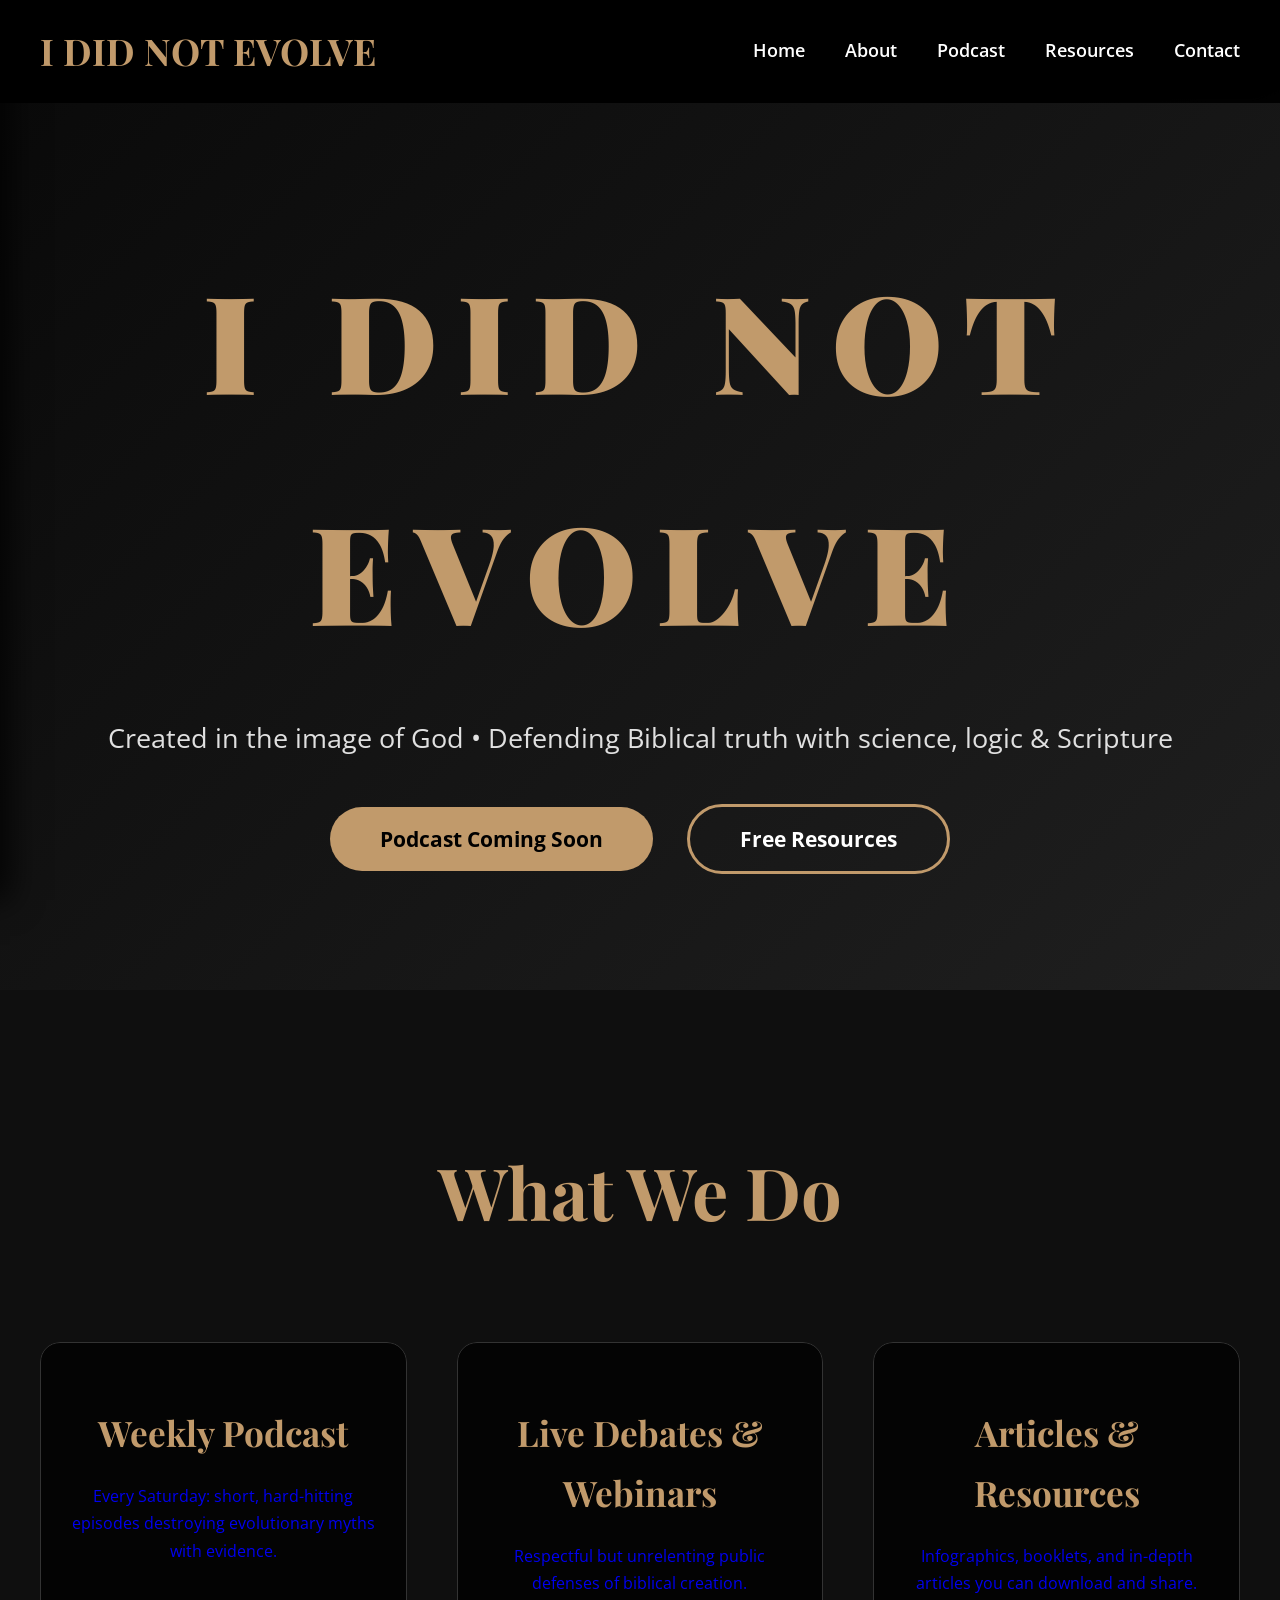
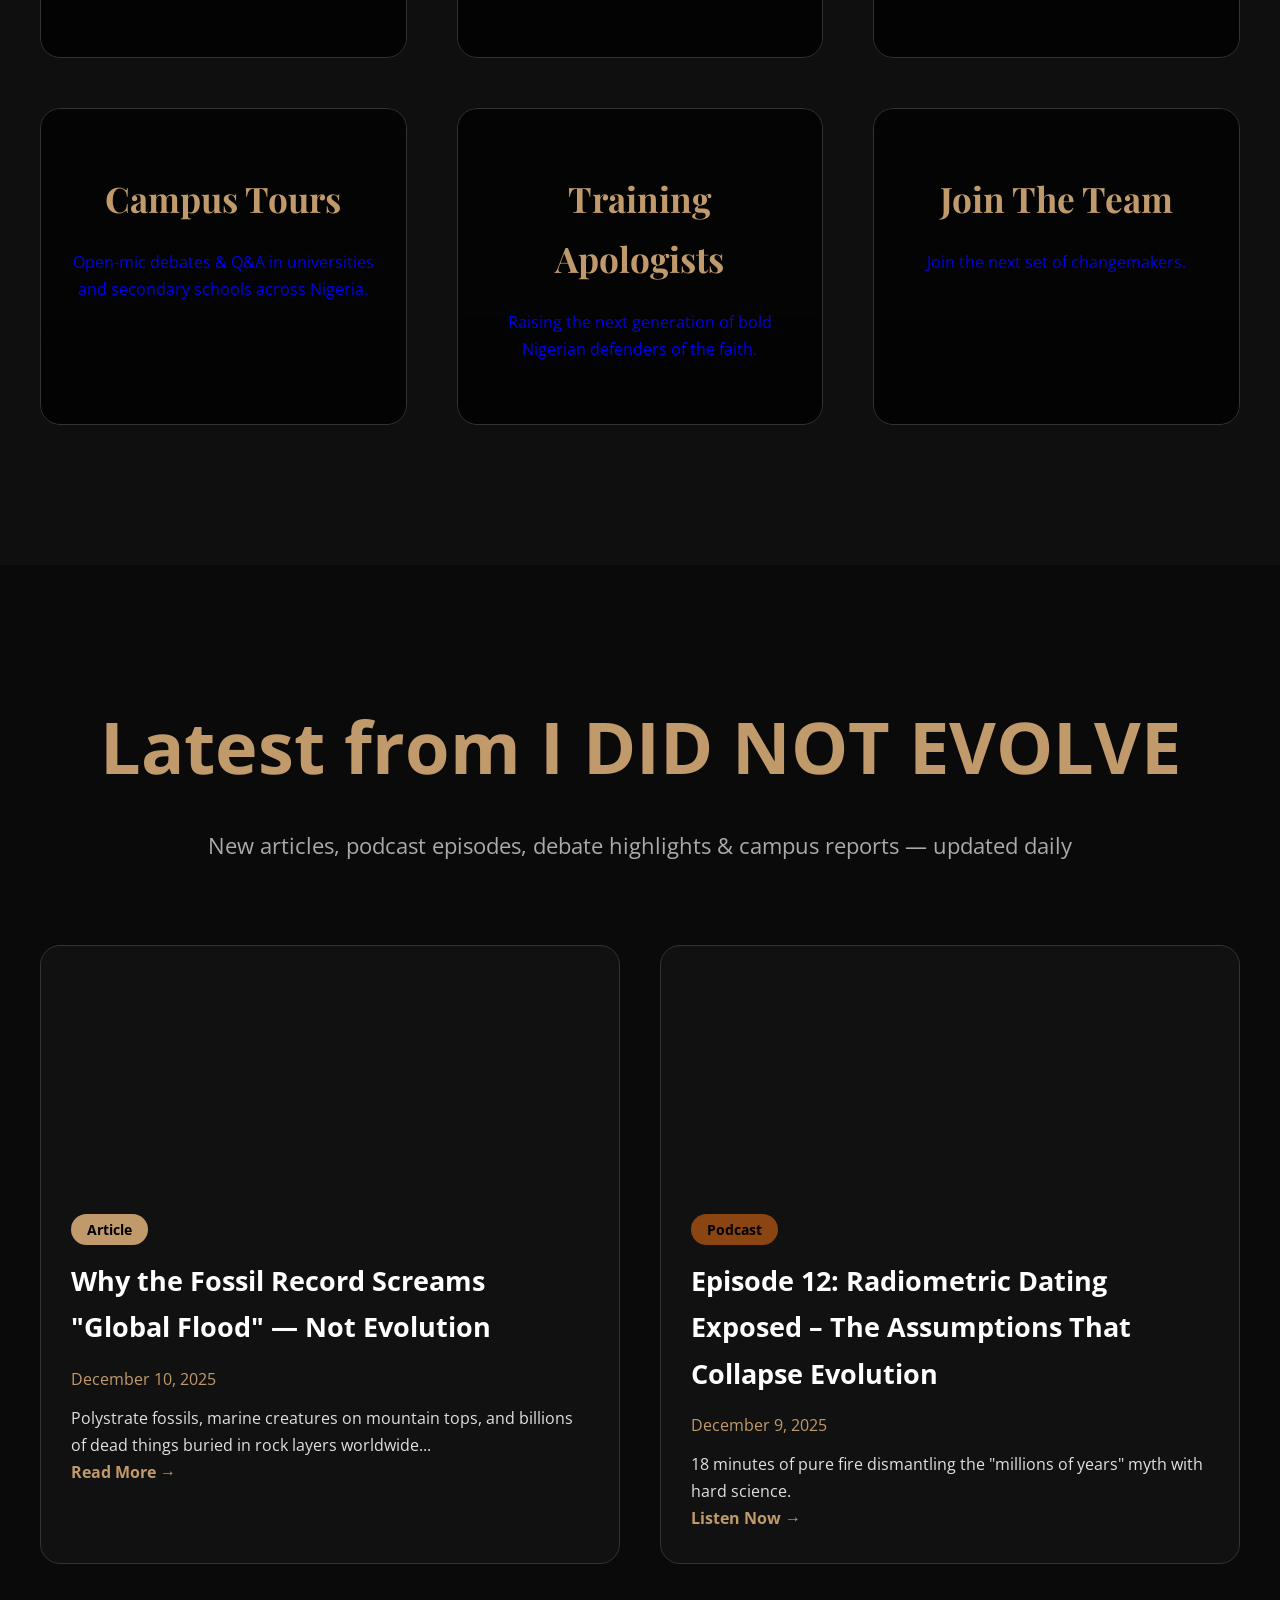
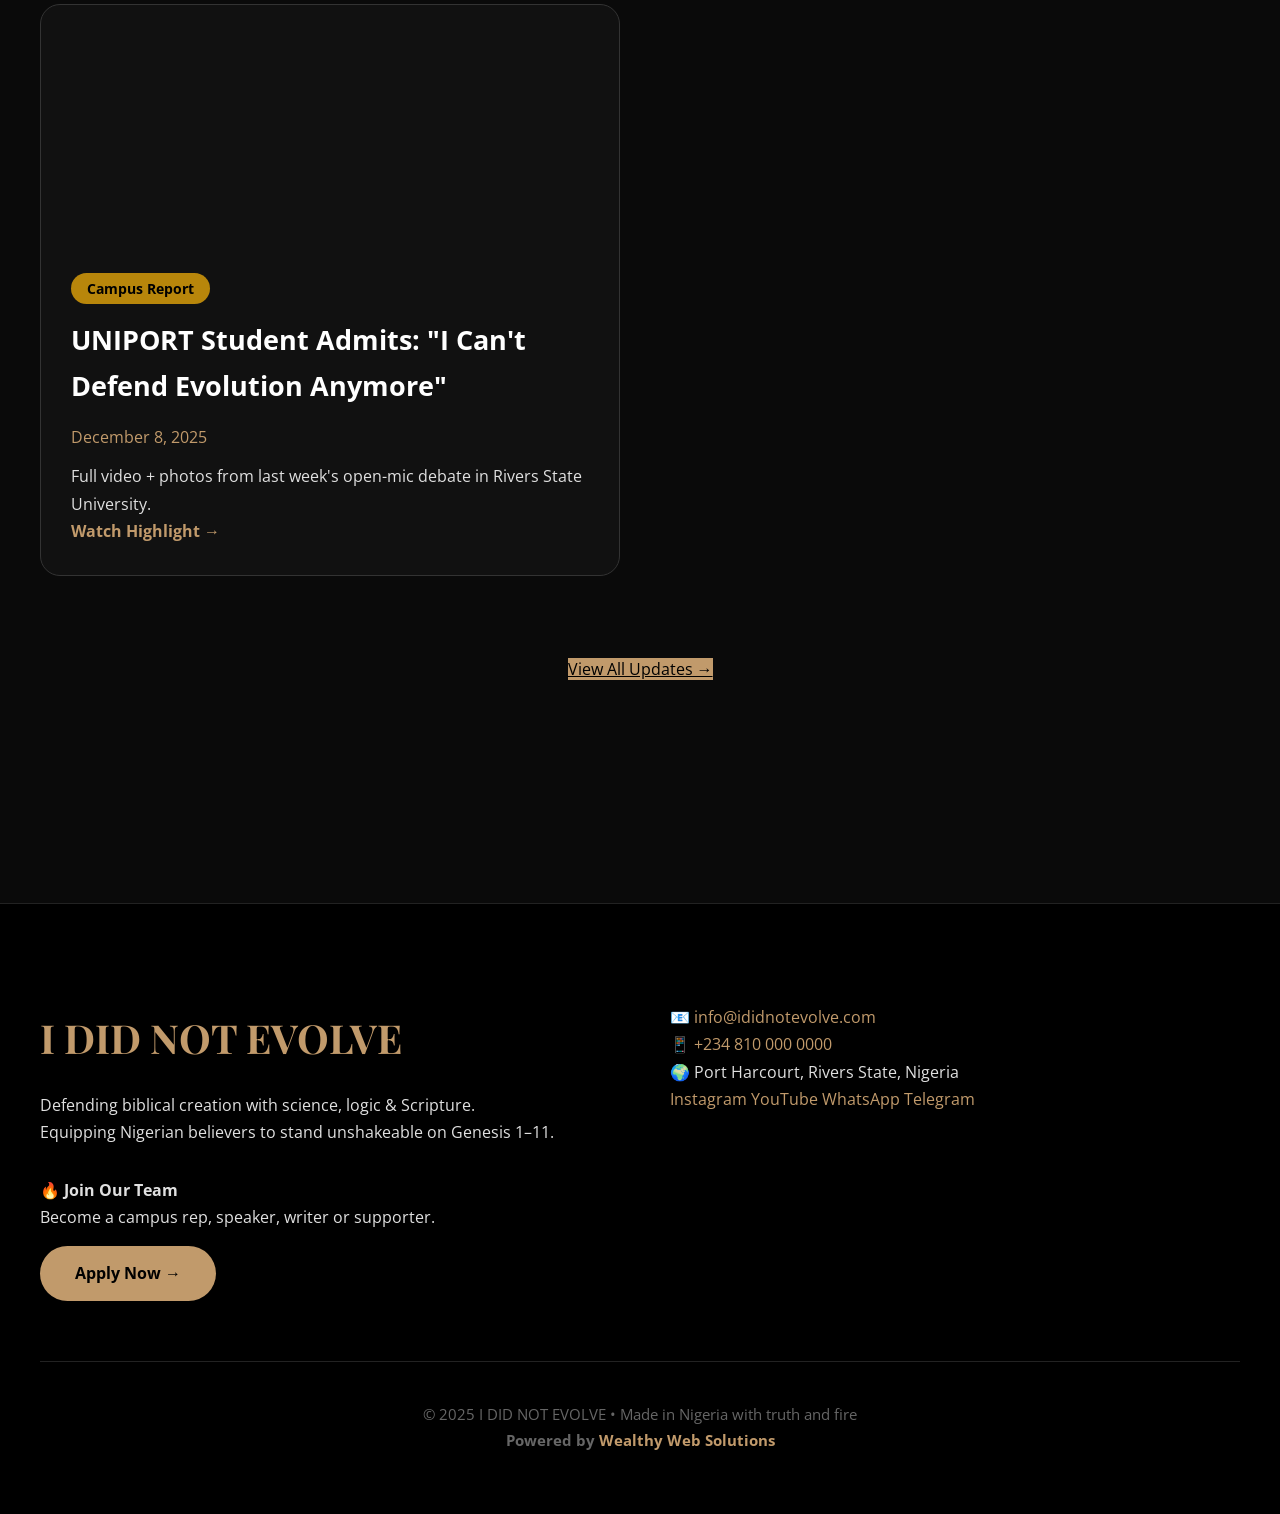
==== index.html @ 68cd101f "Initial commit" ====
<!DOCTYPE html>
<html lang="en">
<head>
    <meta charset="UTF-8">
    <meta name="viewport" content="width=device-width, initial-scale=1.0">
    <title>I DID NOT EVOLVE | Created. Not Evolved.</title>
    <link href="https://fonts.googleapis.com/css2?family=Playfair+Display:wght@700&family=Open+Sans:wght@400;600&display=swap" rel="stylesheet">
    <style>
        /* I DID NOT EVOLVE – FINAL POWERFUL 2025 STYLE */
        * {
            margin: 0;
            padding: 0;
            box-sizing: border-box;
        }
        body {
            font-family: 'Open Sans', sans-serif;
            background: #0a0a0a;
            color: #e0e0e0;
            line-height: 1.7;
            padding-top: 90px; /* prevents nav overlap */
        }
        /* ==================== NAVIGATION & LEFT SLIDING MENU ==================== */
        .navbar {
            position: fixed;
            top: 0;
            width: 100%;
            background: rgba(0,0,0,0.95);
            padding: 20px 40px;
            display: flex;
            justify-content: space-between;
            align-items: center;
            z-index: 1000;
            backdrop-filter: blur(15px);
        }
        .logo {
            font-family: 'Playfair Display', serif;
            font-size: 2.3rem;
            color: #c19a6b;
            font-weight: 700;
        }
        .nav-links.desktop-links {
            list-style: none;
            display: flex;
            gap: 40px;
        }
        .nav-links a {
            color: white;
            text-decoration: none;
            font-weight: 600;
            font-size: 1.1rem;
            transition: color 0.3s;
        }
        .nav-links a:hover { color: #c19a6b; }
        .hamburger {
            display: none;
            flex-direction: column;
            gap: 6px;
            cursor: pointer;
        }
        .hamburger span {
            width: 32px;
            height: 4px;
            background: #c19a6b;
            border-radius: 5px;
            transition: 0.4s;
        }
        /* Left Sliding Menu */
        .side-menu {
            position: fixed;
            top: 0;
            left: -320px;
            width: 320px;
            height: 100vh;
            background: #000;
            z-index: 2000;
            transition: left 0.5s cubic-bezier(0.77, 0, 0.18, 1);
            padding: 30px;
            box-shadow: 10px 0 30px rgba(0,0,0,0.8);
        }
        .side-menu.active { left: 0; }
        .side-menu-header {
            display: flex;
            justify-content: space-between;
            align-items: center;
            margin-bottom: 70px;
            color: #c19a6b;
            font-family: 'Playfair Display', serif;
            font-size: 2rem;
        }
        .close-btn {
            font-size: 3rem;
            cursor: pointer;
            color: #c19a6b;
        }
        .side-links a {
            display: block;
            color: white;
            font-size: 1.6rem;
            margin: 28px 0;
            text-decoration: none;
            font-weight: 600;
            transition: 0.3s;
        }
        .side-links a:hover, .side-links a.highlight { color: #c19a6b; }
        .menu-overlay {
            position: fixed;
            top: 0; left: 0;
            width: 100%; height: 100%;
            background: rgba(0,0,0,0.8);
            z-index: 1500;
            opacity: 0;
            visibility: hidden;
            transition: 0.5s;
        }
        .menu-overlay.active { opacity: 1; visibility: visible; }
        /* RESPONSIVE – MOBILE NAV */
        @media (max-width: 868px) {
            .desktop-links { display: none; }
            .hamburger { display: flex; }
        }
        /* ==================== HERO ==================== */
        .hero {
            height: 100vh;
            min-height: 680px;
            background: linear-gradient(135deg, #0a0a0a 0%, #1f1f1f 100%);
            display: flex;
            align-items: center;
            justify-content: center;
            text-align: center;
            position: relative;
        }
        .hero::before {
            content: '';
            position: absolute;
            inset: 0;
            background: url('https://images.unsplash.com/photo-1506318137071-a8e063b4bec0?ixlib=rb-4.0.3') center/cover;
            opacity: 0.15;
        }
        .header-content {
            position: relative;
            z-index: 2;
            padding: 0 20px;
        }
        .header-content h1 {
            font-family: 'Playfair Display', serif;
            font-size: 8.5rem;
            font-weight: 900;
            letter-spacing: 20px;
            color: #c19a6b;
            text-transform: uppercase;
            margin-bottom: 30px;
        }
        .header-content p {
            font-size: 1.7rem;
            margin-bottom: 60px;
            color: #e0e0e0;
        }
        .cta-buttons a {
            padding: 18px 50px;
            margin: 0 15px;
            font-size: 1.3rem;
            font-weight: 700;
            text-decoration: none;
            border-radius: 50px;
            transition: 0.4s;
        }
        .btn-primary { background: #c19a6b; color: #000; }
        .btn-primary:hover { background: #d4af37; transform: translateY(-6px); }
        .btn-secondary { background: transparent; color: white; border: 3px solid #c19a6b; }
        .btn-secondary:hover { background: #c19a6b; color: #000; }
        /* ==================== SERVICES CARDS (CLICKABLE) ==================== */
        .services {
            padding: 140px 40px;
            background: #0f0f0f;
            text-align: center;
        }
        .services h2 {
            font-family: 'Playfair Display', serif;
            font-size: 4.5rem;
            color: #c19a6b;
            margin-bottom: 90px;
        }
        .cards {
            display: grid;
            grid-template-columns: repeat(auto-fit, minmax(340px, 1fr));
            gap: 50px;
            max-width: 1500px;
            margin: 0 auto;
        }
        .card-link {
            text-decoration: none;
            display: block;
            border-radius: 20px;
            overflow: hidden;
        }
        .card {
            height: 100%;
            background: linear-gradient(rgba(0,0,0,0.7), rgba(0,0,0,0.85)), var(--bg-image, #111) center/cover;
            padding: 60px 30px;
            border-radius: 20px;
            border: 1px solid #333;
            transition: all 0.4s;
        }
        .card:hover {
            transform: translateY(-20px);
            border-color: #c19a6b;
            box-shadow: 0 30px 60px rgba(193,154,107,0.3);
        }
        .card h3 {
            font-family: 'Playfair Display', serif;
            font-size: 2.2rem;
            color: #c19a6b;
            margin-bottom: 20px;
        }
        /* ==================== LATEST UPDATES ==================== */
        .latest-updates {
            padding: 120px 40px;
            background: #0a0a0a;
            text-align: center;
        }
        .latest-updates h2 {
            font-size: 4.5rem;
            color: #c19a6b;
            margin-bottom: 20px;
        }
        .section-subtitle {
            font-size: 1.4rem;
            color: #aaa;
            margin-bottom: 80px;
        }
        .updates-grid {
            display: grid;
            grid-template-columns: repeat(auto-fit, minmax(380px, 1fr));
            gap: 40px;
            max-width: 1400px;
            margin: 0 auto;
        }
        .update-card {
            background: #111;
            border-radius: 20px;
            overflow: hidden;
            border: 1px solid #333;
            transition: 0.4s;
        }
        .update-card:hover { transform: translateY(-15px); }
        .update-image {
            height: 240px;
            background-size: cover;
            background-position: center;
        }
        .update-content {
            padding: 30px;
            text-align: left;
        }
        .tag {
            background: #c19a6b;
            color: #000;
            padding: 6px 16px;
            border-radius: 30px;
            font-size: 0.9rem;
            font-weight: 700;
        }
        .tag.podcast { background: #8b4513; }
        .tag.debate { background: #b8860b; }
        .update-content h3 {
            font-size: 1.7rem;
            color: white;
            margin: 15px 0;
        }
        .date { color: #c19a6b; margin-bottom: 12px; }
        .read-more {
            color: #c19a6b;
            text-decoration: none;
            font-weight: 700;
        }
        .read-more:hover { text-decoration: underline; }
        .view-all { margin-top: 80px; }
        /* ==================== FOOTER ==================== */
        .footer {
            background: #000;
            padding: 100px 40px 60px;
            border-top: 1px solid #222;
            margin-top: 100px;
        }
        .footer-grid {
            display: grid;
            grid-template-columns: 1fr 1fr;
            gap: 60px;
            max-width: 1300px;
            margin: 0 auto 60px;
            text-align: left;
        }
        .footer-left h3 {
            font-family: 'Playfair Display', serif;
            font-size: 2.5rem;
            color: #c19a6b;
            margin-bottom: 20px;
        }
        .join-team {
            margin-top: 30px;
        }
        .join-btn {
            display: inline-block;
            margin-top: 15px;
            background: #c19a6b;
            color: #000;
            padding: 14px 35px;
            border-radius: 50px;
            text-decoration: none;
            font-weight: 700;
        }
        .footer-right a { color: #c19a6b; text-decoration: none; }
        .footer-right a:hover { text-decoration: underline; }
        .footer-bottom {
            text-align: center;
            padding-top: 40px;
            border-top: 1px solid #222;
            color: #666;
            font-size: 0.95rem;
        }
        .footer-bottom a { color: #c19a6b; text-decoration: none; }
        /* Mobile Adjustments */
        @media (max-width: 868px) {
            .footer-grid { grid-template-columns: 1fr; text-align: center; }
            .header-content h1 { font-size: 4.8rem; letter-spacing: 10px; }
            .cta-buttons a { display: block; margin: 15px 0; }
        }
        
    </style>
</head>
<body>

    <!-- PERFECT RESPONSIVE NAVIGATION -->
    <nav class="navbar">
        <div class="logo">I DID NOT EVOLVE</div>
        <ul class="nav-links desktop-links">
            <li><a href="index.html">Home</a></li>
            <li><a href="about.html">About</a></li>
            <li><a href="podcast.html">Podcast</a></li>
            <li><a href="resources.html">Resources</a></li>
            <li><a href="contact.html">Contact</a></li>
        </ul>
        <div class="hamburger">
            <span></span>
            <span></span>
            <span></span>
        </div>
    </nav>

    <!-- LEFT SLIDING MENU (MOBILE) -->
    <div class="side-menu">
        <div class="side-menu-header">
            <div class="logo">I DID NOT EVOLVE</div>
            <div class="close-btn">&times;</div>
        </div>
        <ul class="side-links">
            <li><a href="index.html">Home</a></li>
            <li><a href="about.html">About</a></li>
            <li><a href="podcast.html">Podcast</a></li>
            <li><a href="resources.html">Resources</a></li>
            <li><a href="contact.html">Contact</a></li>
            <li><a href="join.html" class="highlight">Join The Team</a></li>
        </ul>
    </div>

    <div class="menu-overlay"></div>

    <!-- HERO SECTION -->
    <header class="hero">
        <div class="header-content">
            <h1>I DID NOT EVOLVE</h1>
            <p>Created in the image of God • Defending Biblical truth with science, logic & Scripture</p>
            <div class="cta-buttons">
                <a href="podcast.html" class="btn-primary">Podcast Coming Soon</a>
                <a href="resources.html" class="btn-secondary">Free Resources</a>
            </div>
        </div>
    </header>

    <!-- WHAT WE DO – CLICKABLE CARDS WITH BACKGROUND IMAGES -->
    <section class="services">
        <h2>What We Do</h2>
        <div class="cards">
            <a href="podcast.html" class="card-link">
                <div class="card" style="background: linear-gradient(rgba(0,0,0,0.7), rgba(0,0,0,0.8)), url('https://images.unsplash.com/photo-1516280440614-37939bbacd81?ixlib=rb-4.0.3&q=85') center/cover;">
                    <h3>Weekly Podcast</h3>
                    <p>Every Saturday: short, hard-hitting episodes destroying evolutionary myths with evidence.</p>
                </div>
            </a>
            <a href="debates.html" class="card-link">
                <div class="card" style="background: linear-gradient(rgba(0,0,0,0.7), rgba(0,0,0,0.8)), url('https://images.unsplash.com/photo-1591115765373-5207764f72e7?ixlib=rb-4.0.3&auto=format&fit=crop&q=85') center/cover;">
                    <h3>Live Debates & Webinars</h3>
                    <p>Respectful but unrelenting public defenses of biblical creation.</p>
                </div>
            </a>
            <a href="resources.html" class="card-link">
                <div class="card" style="background: linear-gradient(rgba(0,0,0,0.7), rgba(0,0,0,0.8)), url('https://images.unsplash.com/photo-1456513080510-7bf3a84b82f8?ixlib=rb-4.0.3&q=85') center/cover;">
                    <h3>Articles & Resources</h3>
                    <p>Infographics, booklets, and in-depth articles you can download and share.</p>
                </div>
            </a>
            <a href="campus.html" class="card-link">
                <div class="card" style="background: linear-gradient(rgba(0,0,0,0.7), rgba(0,0,0,0.8)), url('https://images.unsplash.com/photo-1523050854058-8df90110c9f1?ixlib=rb-4.0.3&auto=format&fit=crop&q=85') center/cover;">
                    <h3>Campus Tours</h3>
                    <p>Open-mic debates & Q&A in universities and secondary schools across Nigeria.</p>
                </div>
            </a>
            <a href="training.html" class="card-link">
                <div class="card" style="background: linear-gradient(rgba(0,0,0,0.7), rgba(0,0,0,0.8)), url('https://images.unsplash.com/photo-1524178232363-1fb2b075b655?ixlib=rb-4.0.3&q=85') center/cover;">
                    <h3>Training Apologists</h3>
                    <p>Raising the next generation of bold Nigerian defenders of the faith.</p>
                </div>
            </a>
            <a href="join.html" class="card-link">
                <div class="card" style="background: linear-gradient(rgba(0,0,0,0.7), rgba(0,0,0,0.8)), url('https://images.unsplash.com/photo-1552664730-d307ca884978?ixlib=rb-4.0.3&q=85') center/cover;">
                    <h3>Join The Team</h3>
                    <p>Join the next set of changemakers.</p>
                </div>
            </a>
        </div>
    </section>

    <!-- LATEST UPDATES SECTION – THIS MAKES THE SITE "BULKY" & DAILY FRESH -->
    <section class="latest-updates">
        <h2>Latest from I DID NOT EVOLVE</h2>
        <p class="section-subtitle">New articles, podcast episodes, debate highlights & campus reports — updated daily</p>
        <div class="updates-grid">
            <!-- ARTICLE / BLOG PREVIEW CARD -->
            <article class="update-card">
                <div class="update-image" style="background-image: url('https://imgur.com/a/Cin8twT')"></div>
                <div class="update-content">
                    <span class="tag">Article</span>
                    <h3>Why the Fossil Record Screams "Global Flood" — Not Evolution</h3>
                    <p class="date">December 10, 2025</p>
                    <p>Polystrate fossils, marine creatures on mountain tops, and billions of dead things buried in rock layers worldwide...</p>
                    <a href="articles/fossil-record.html" class="read-more">Read More →</a>
                </div>
            </article>
            <!-- PODCAST PREVIEW -->
            <article class="update-card">
                <div class="update-image" style="background-image: url('https://images.unsplash.com/photo-1516280440614-37939bbacd81?ixlib=rb-4.0.3')"></div>
                <div class="update-content">
                    <span class="tag podcast">Podcast</span>
                    <h3>Episode 12: Radiometric Dating Exposed – The Assumptions That Collapse Evolution</h3>
                    <p class="date">December 9, 2025</p>
                    <p>18 minutes of pure fire dismantling the "millions of years" myth with hard science.</p>
                    <a href="podcast/episode12.html" class="read-more">Listen Now →</a>
                </div>
            </article>
            <!-- DEBATE / CAMPUS REPORT -->
            <article class="update-card">
                <div class="update-image" style="background-image: url('https://images.unsplash.com/photo-1587825140708-dfaf72ae4b59?ixlib=rb-4.0.3')"></div>
                <div class="update-content">
                    <span class="tag debate">Campus Report</span>
                    <h3>UNIPORT Student Admits: "I Can't Defend Evolution Anymore"</h3>
                    <p class="date">December 8, 2025</p>
                    <p>Full video + photos from last week's open-mic debate in Rivers State University.</p>
                    <a href="campus/uniport-debate.html" class="read-more">Watch Highlight →</a>
                </div>
            </article>
            <!-- Add more cards like this daily — just copy-paste -->
        </div>
        <div class="view-all">
            <a href="blog.html" class="btn-primary large">View All Updates →</a>
        </div>
    </section>

    <!-- FINAL POWERFUL FOOTER – LEFT / RIGHT + CENTERED -->
    <footer class="footer">
        <div class="footer-grid">
            <!-- LEFT SIDE -->
            <div class="footer-left">
                <h3>I DID NOT EVOLVE</h3>
                <p>Defending biblical creation with science, logic & Scripture.<br>
                Equipping Nigerian believers to stand unshakeable on Genesis 1–11.</p>
                <div class="join-team">
                    <strong>🔥 Join Our Team</strong><br>
                    Become a campus rep, speaker, writer or supporter.<br>
                    <a href="join.html" class="join-btn">Apply Now →</a>
                </div>
            </div>
            <!-- RIGHT SIDE – CONTACT & SOCIALS -->
            <div class="footer-right">
                <div class="contact-item">📧 <a href="mailto:info@ididnotevolve.com">info@ididnotevolve.com</a></div>
                <div class="contact-item">📱 <a href="https://wa.me/2348100000000" target="_blank">+234 810 000 0000</a></div>
                <div class="contact-item">🌍 Port Harcourt, Rivers State, Nigeria</div>
                <div class="socials">
                    <a href="#" target="_blank">Instagram</a>
                    <a href="#" target="_blank"> YouTube</a>
                    <a href="#" target="_blank"> WhatsApp</a>
                    <a href="#" target="_blank"> Telegram</a>
                </div>
            </div>
        </div>
        <!-- CENTERED BOTTOM CREDIT -->
        <div class="footer-bottom">
            © 2025 I DID NOT EVOLVE • Made in Nigeria with truth and fire<br>
            <strong>Powered by <a href="https://wealthywebsolutions.com" target="_blank">Wealthy Web Solutions</a></strong>
        </div>
    </footer>

    <script src="js/main.js"></script>
</body>
</html>
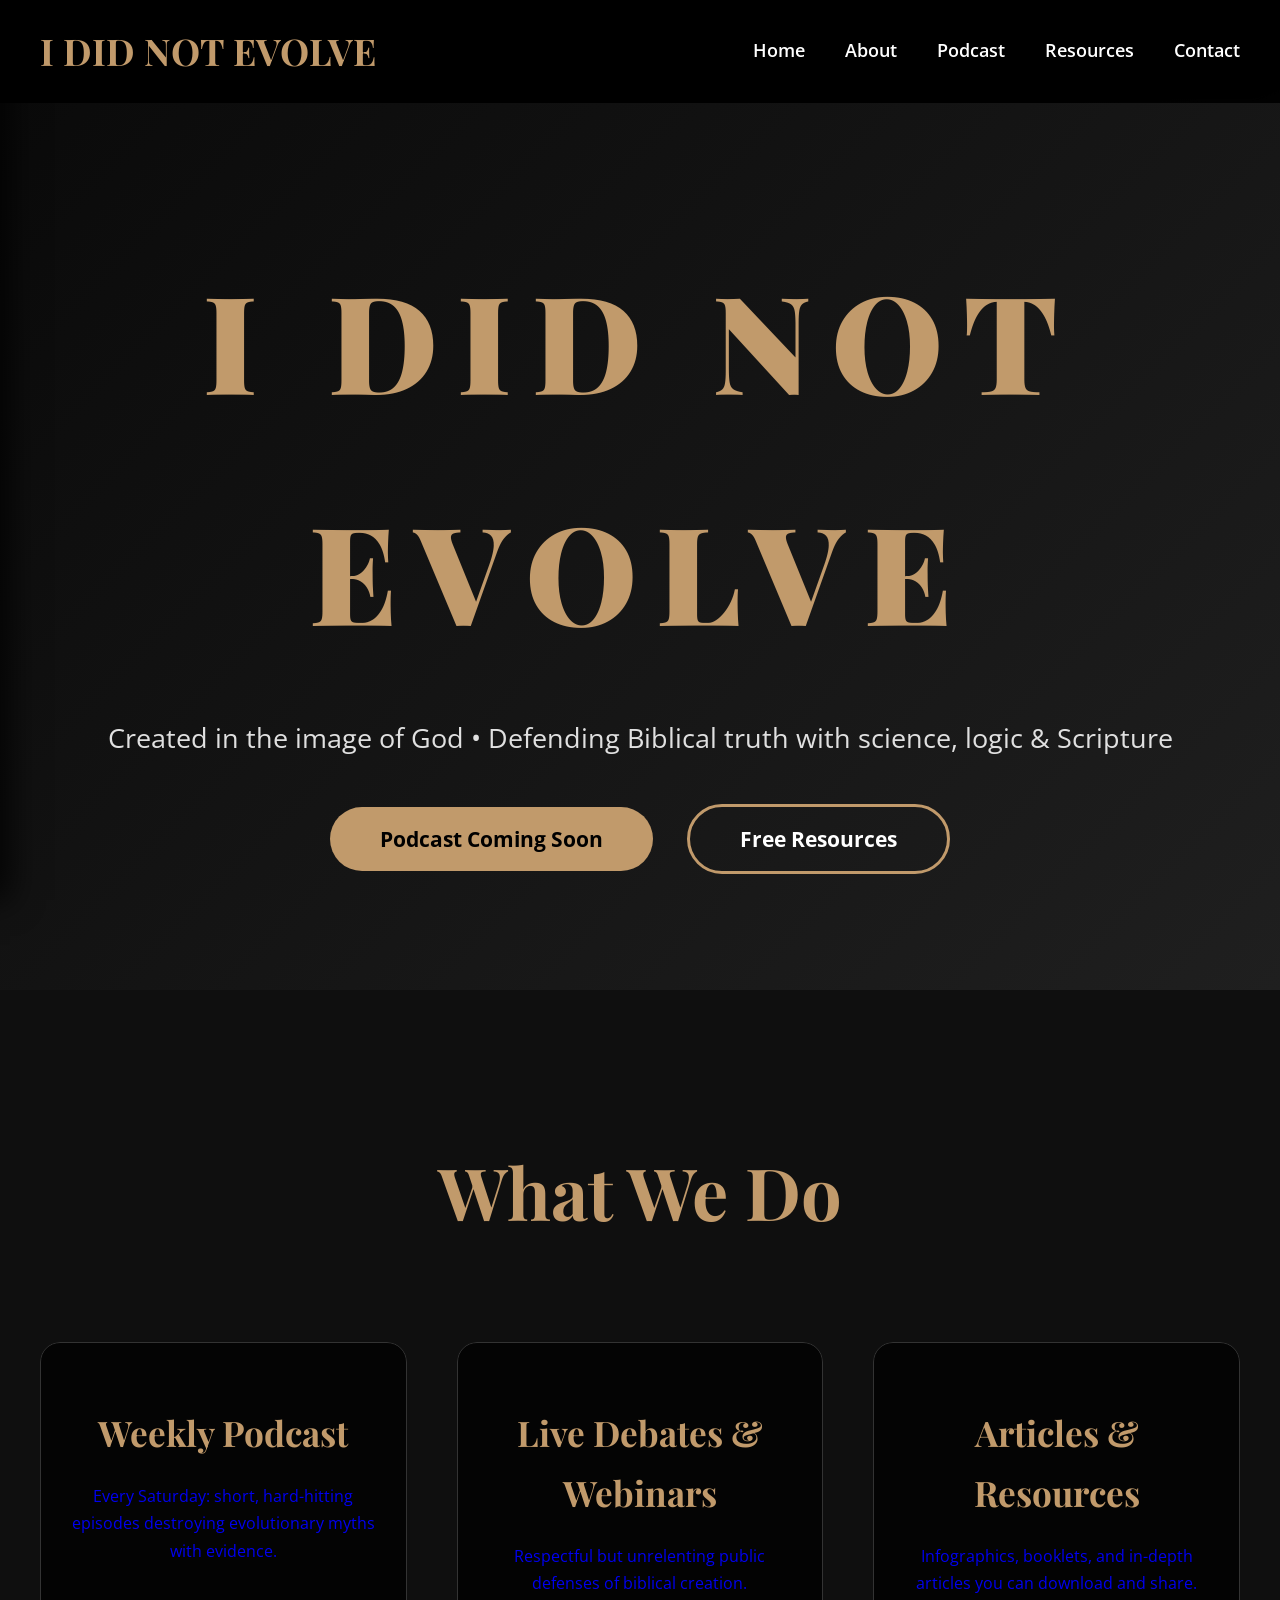
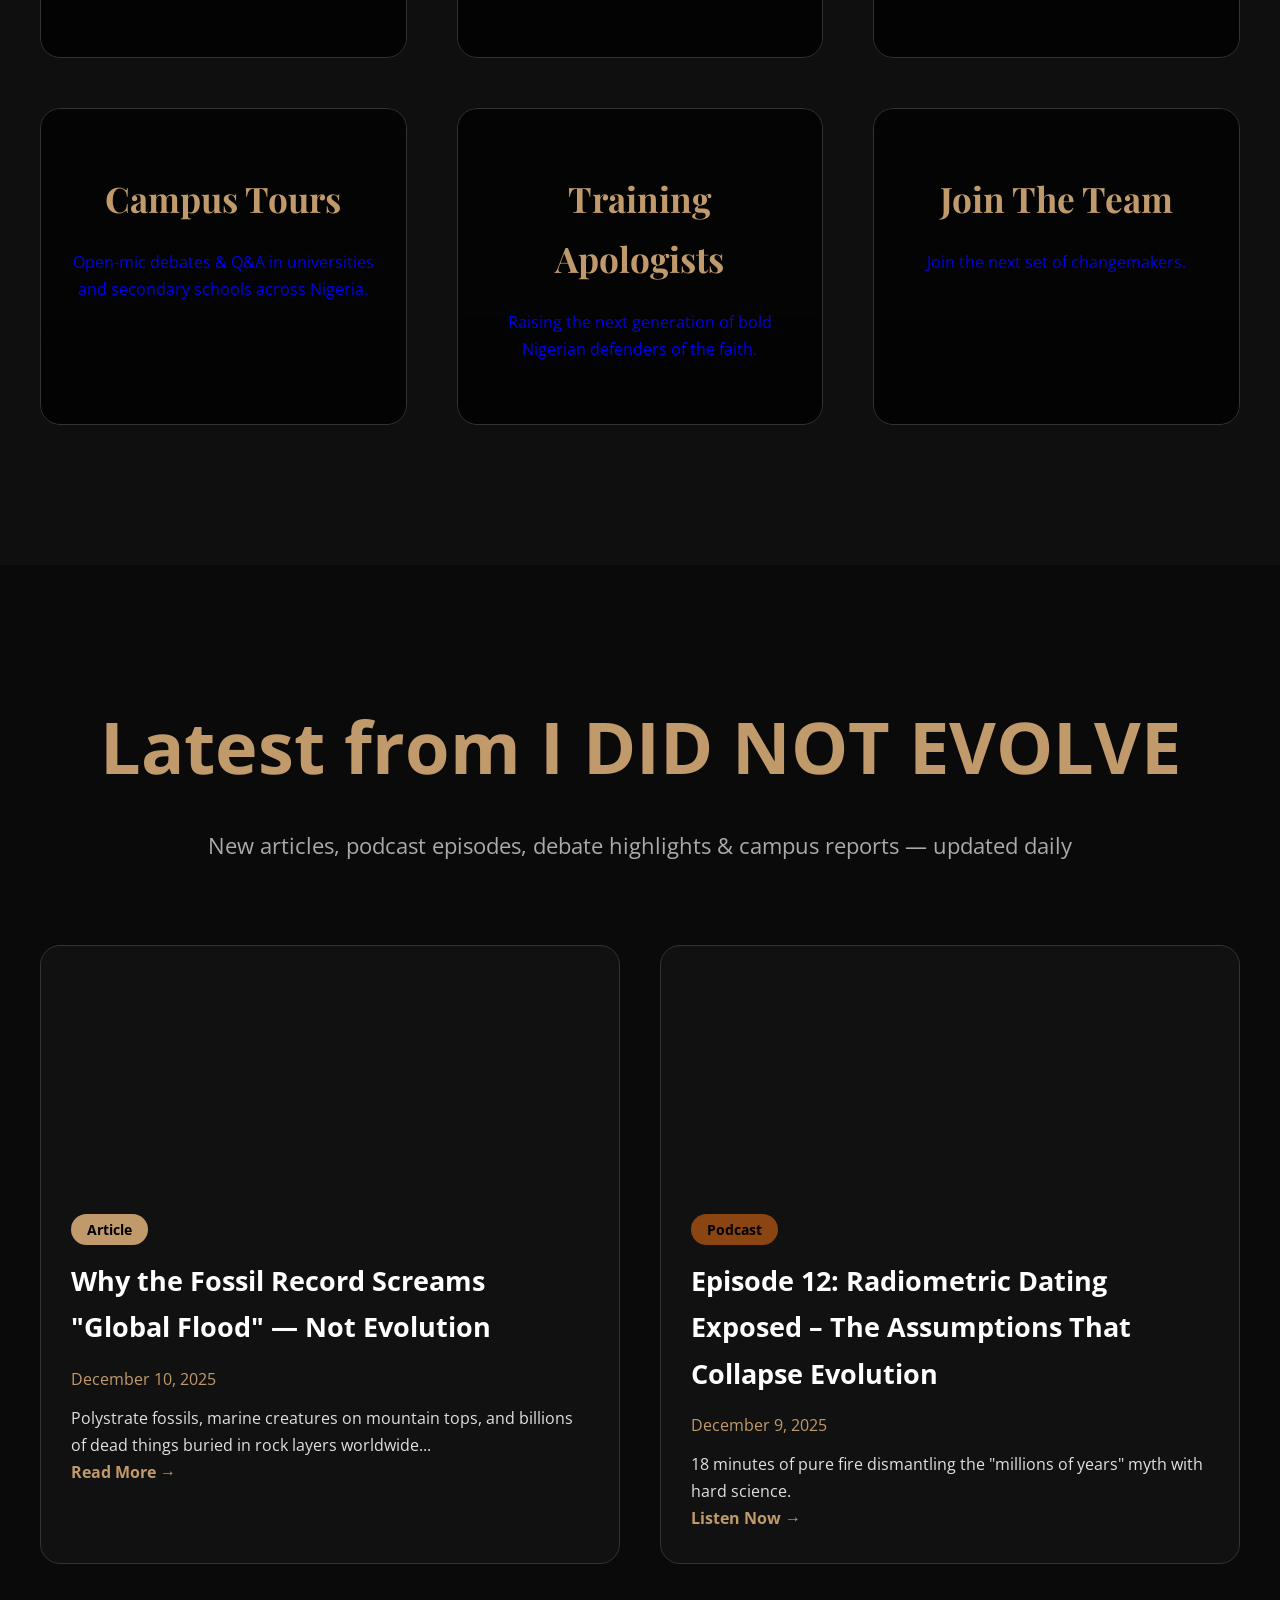
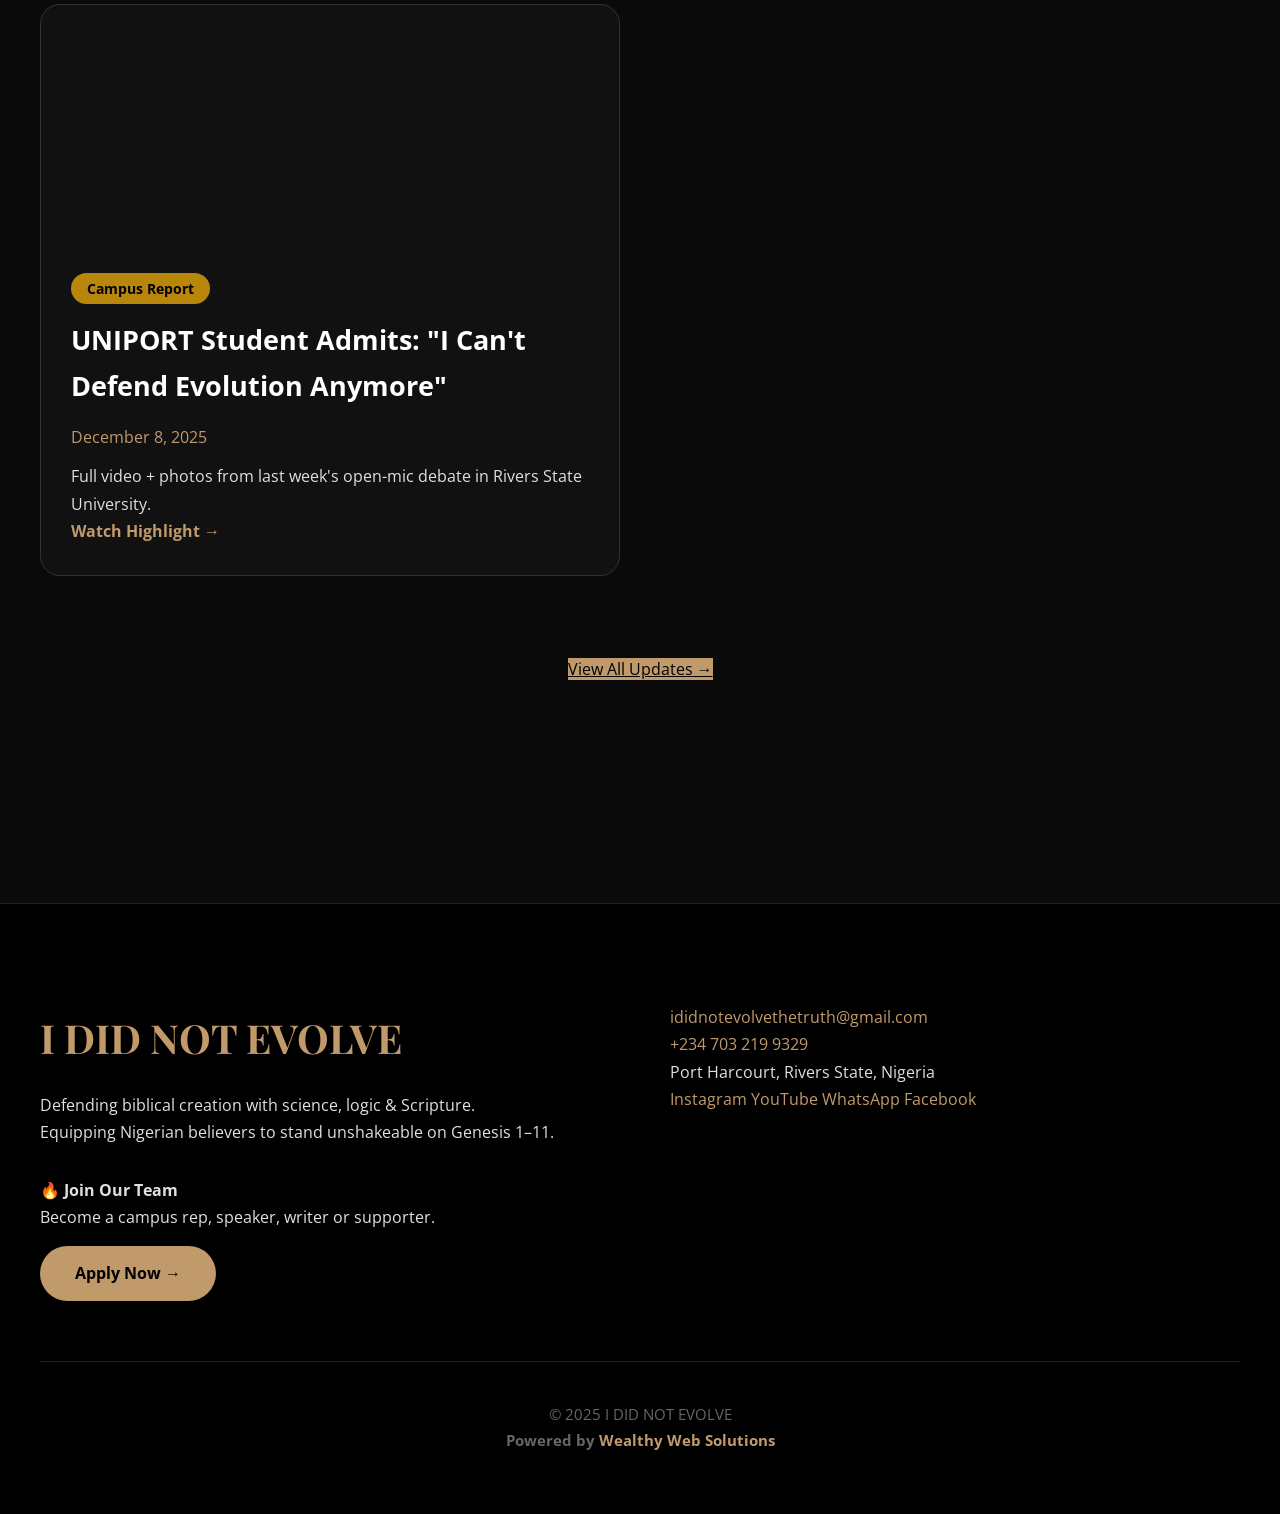
==== commit 870b1e77: "Update contact information and social links" ====
--- a/index.html
+++ b/index.html
@@ -481,24 +481,24 @@
             </div>
             <!-- RIGHT SIDE – CONTACT & SOCIALS -->
             <div class="footer-right">
-                <div class="contact-item">📧 <a href="mailto:info@ididnotevolve.com">info@ididnotevolve.com</a></div>
-                <div class="contact-item">📱 <a href="https://wa.me/2348100000000" target="_blank">+234 810 000 0000</a></div>
-                <div class="contact-item">🌍 Port Harcourt, Rivers State, Nigeria</div>
+                <div class="contact-item"><a href="mailto:ididnotevolvethetruth@gmail.com">ididnotevolvethetruth@gmail.com</a></div>
+                <div class="contact-item"><a href="https://wa.me/2347032199329" target="_blank">+234 703 219 9329</a></div>
+                <div class="contact-item"> Port Harcourt, Rivers State, Nigeria</div>
                 <div class="socials">
                     <a href="#" target="_blank">Instagram</a>
-                    <a href="#" target="_blank"> YouTube</a>
-                    <a href="#" target="_blank"> WhatsApp</a>
-                    <a href="#" target="_blank"> Telegram</a>
+                    <a href="https://www.youtube.com/channel/UCOtWmMrzQCxBkkfKr8X-W4g" target="_blank">YouTube</a>
+                    <a href="https://chat.whatsapp.com/JIuwK2x0REJ1VQvrjfP2Wc?mode=wwt" target="_blank">WhatsApp</a>
+                    <a href="https://www.facebook.com/profile.php?id=61584518368456" target="_blank">Facebook</a>
                 </div>
             </div>
         </div>
         <!-- CENTERED BOTTOM CREDIT -->
         <div class="footer-bottom">
-            © 2025 I DID NOT EVOLVE • Made in Nigeria with truth and fire<br>
-            <strong>Powered by <a href="https://wealthywebsolutions.com" target="_blank">Wealthy Web Solutions</a></strong>
+            © 2025 I DID NOT EVOLVE<br>
+            <strong>Powered by <a href="https://techthinker360.github.io/Wealthy-web/" target="_blank">Wealthy Web Solutions</a></strong>
         </div>
     </footer>
 
     <script src="js/main.js"></script>
 </body>
-</html>+</html>
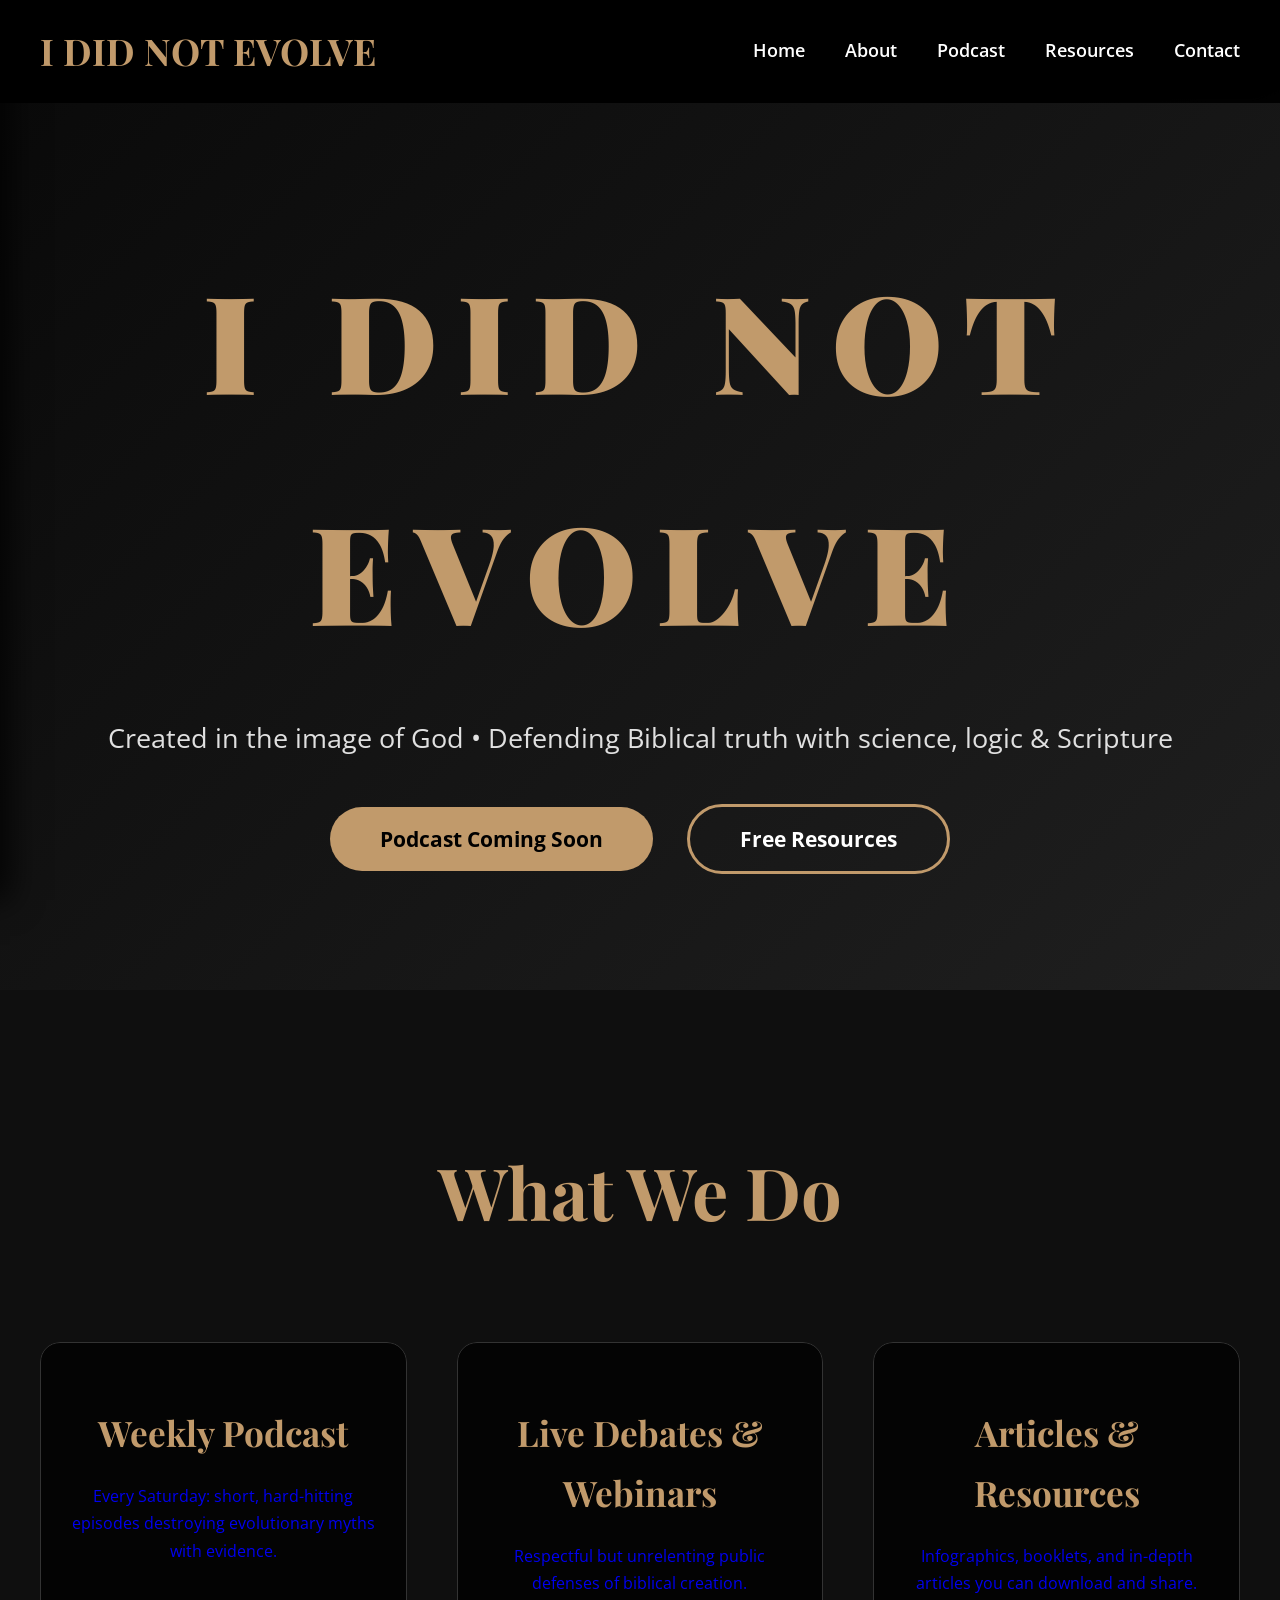
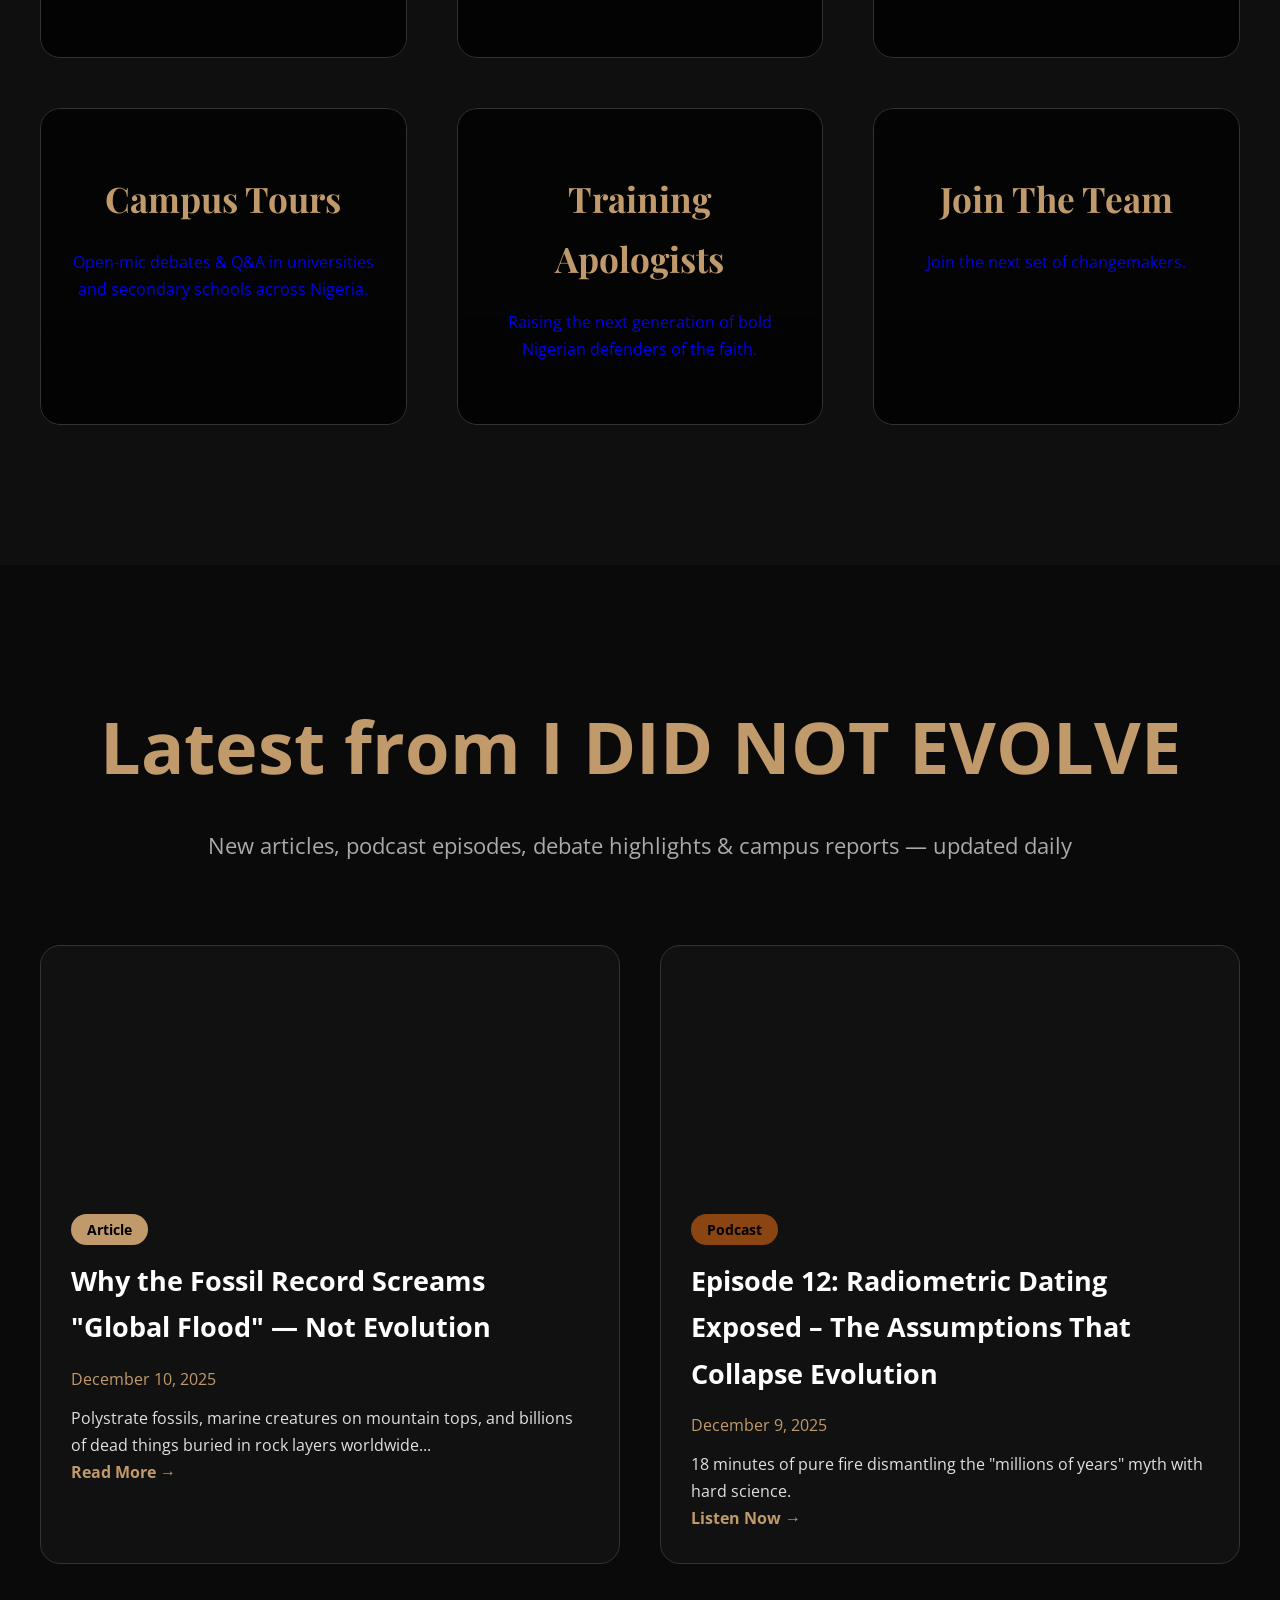
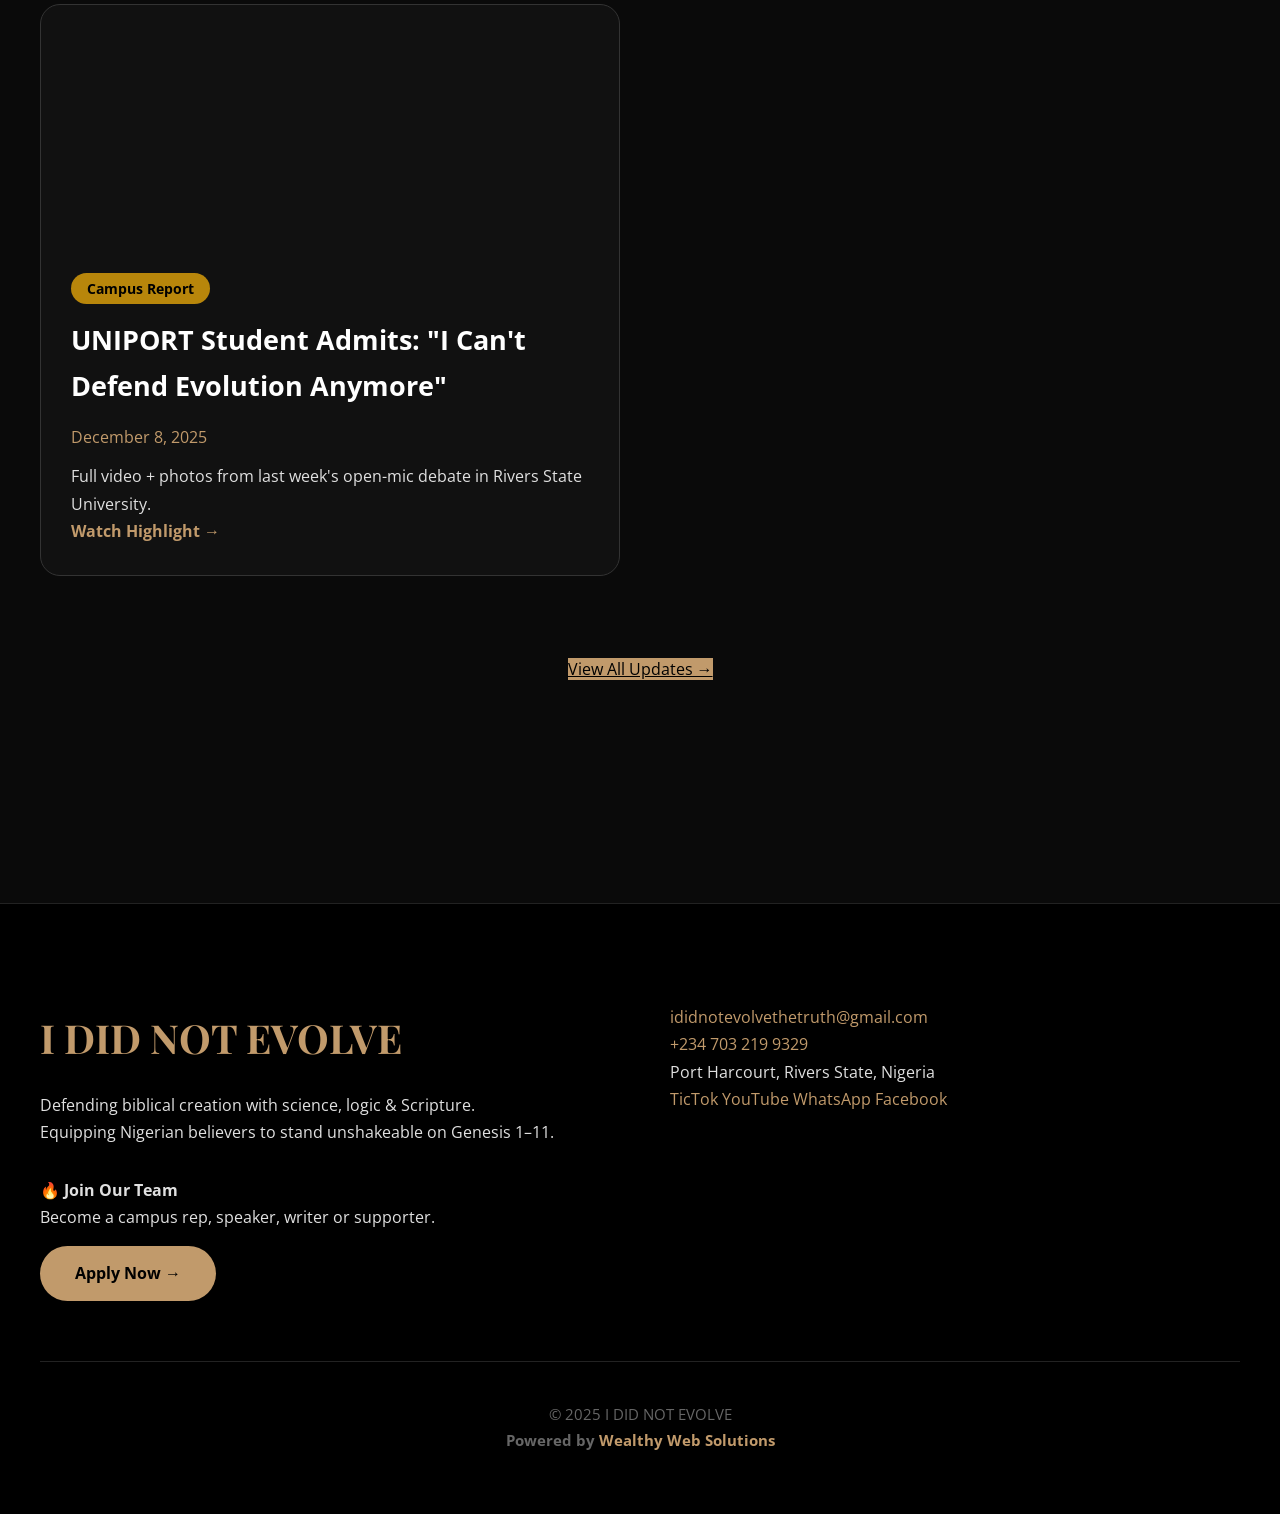
==== commit d24abb12: "Update social links in index.html" ====
--- a/index.html
+++ b/index.html
@@ -485,7 +485,7 @@
                 <div class="contact-item"><a href="https://wa.me/2347032199329" target="_blank">+234 703 219 9329</a></div>
                 <div class="contact-item"> Port Harcourt, Rivers State, Nigeria</div>
                 <div class="socials">
-                    <a href="#" target="_blank">Instagram</a>
+                    <a href="https://vm.tiktok.com/ZSHwoRY2uQePm-SBfeh/" target="_blank">TicTok</a>
                     <a href="https://www.youtube.com/channel/UCOtWmMrzQCxBkkfKr8X-W4g" target="_blank">YouTube</a>
                     <a href="https://chat.whatsapp.com/JIuwK2x0REJ1VQvrjfP2Wc?mode=wwt" target="_blank">WhatsApp</a>
                     <a href="https://www.facebook.com/profile.php?id=61584518368456" target="_blank">Facebook</a>
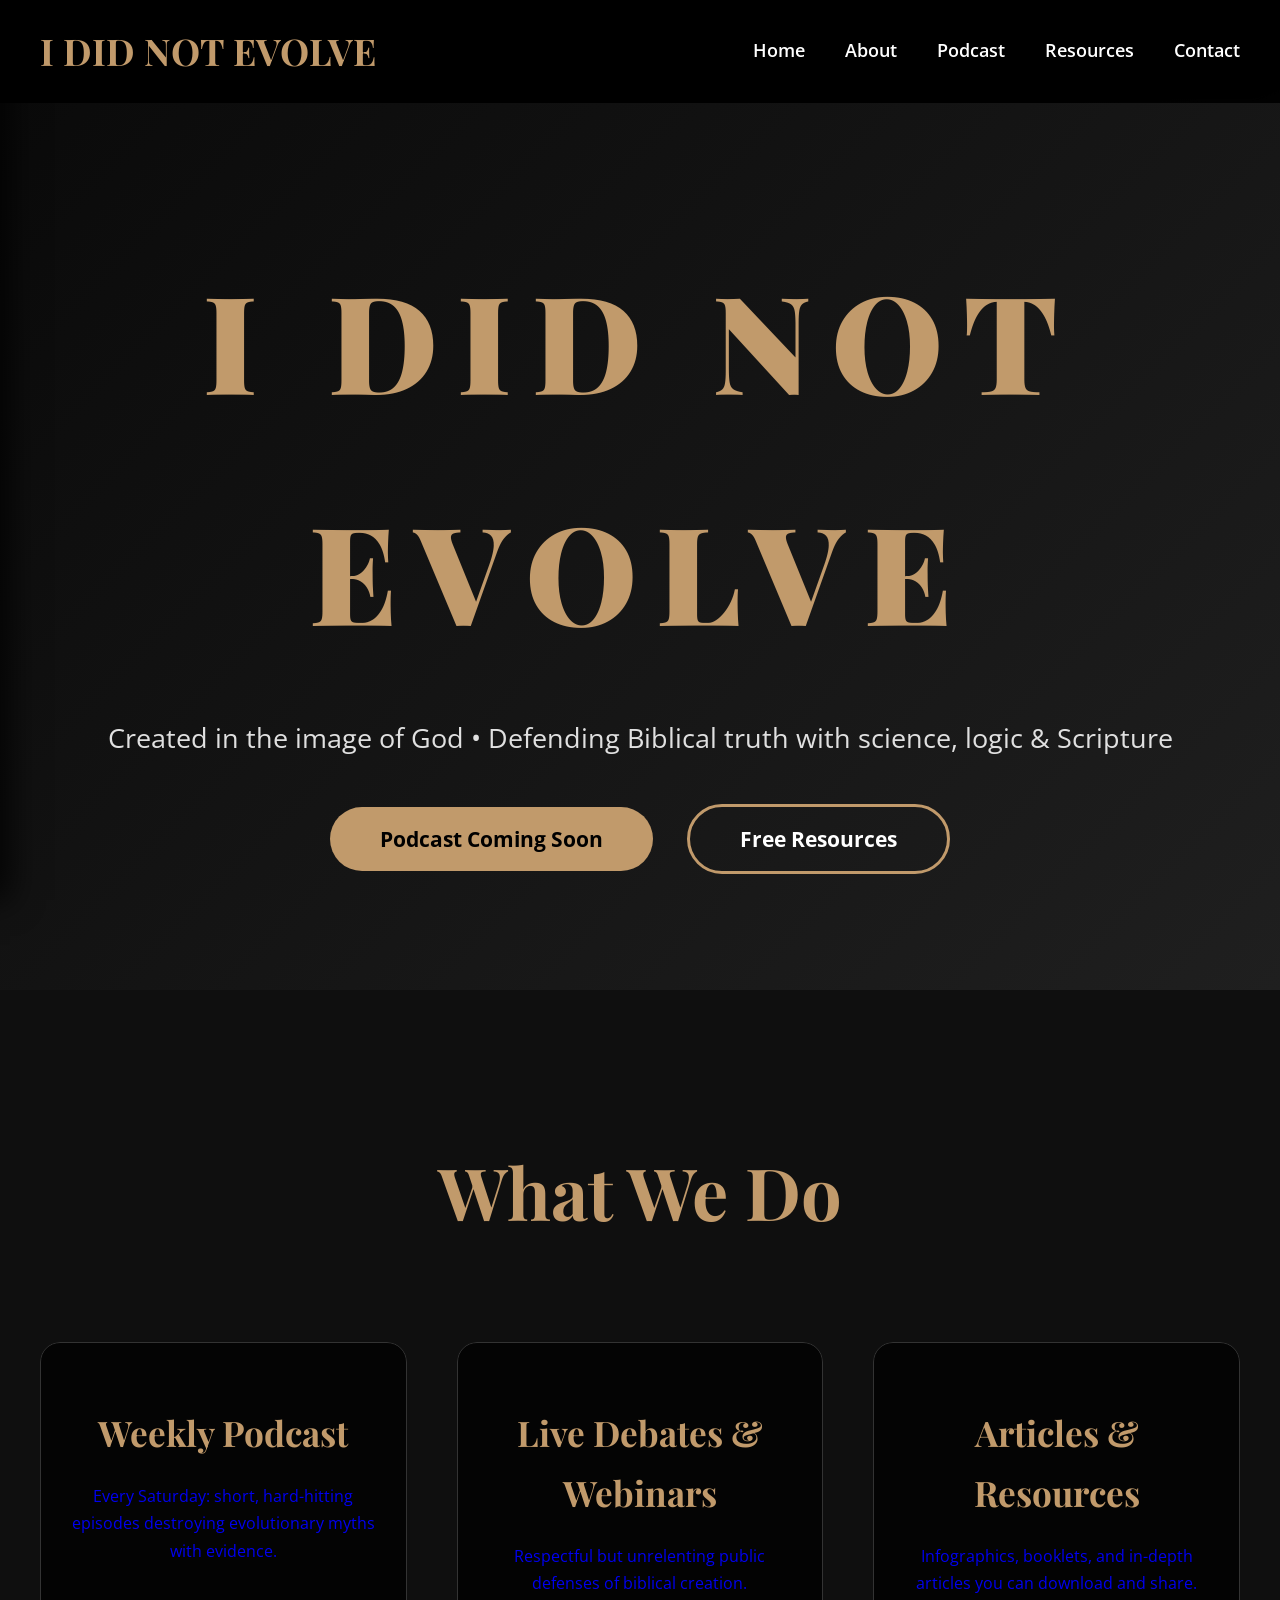
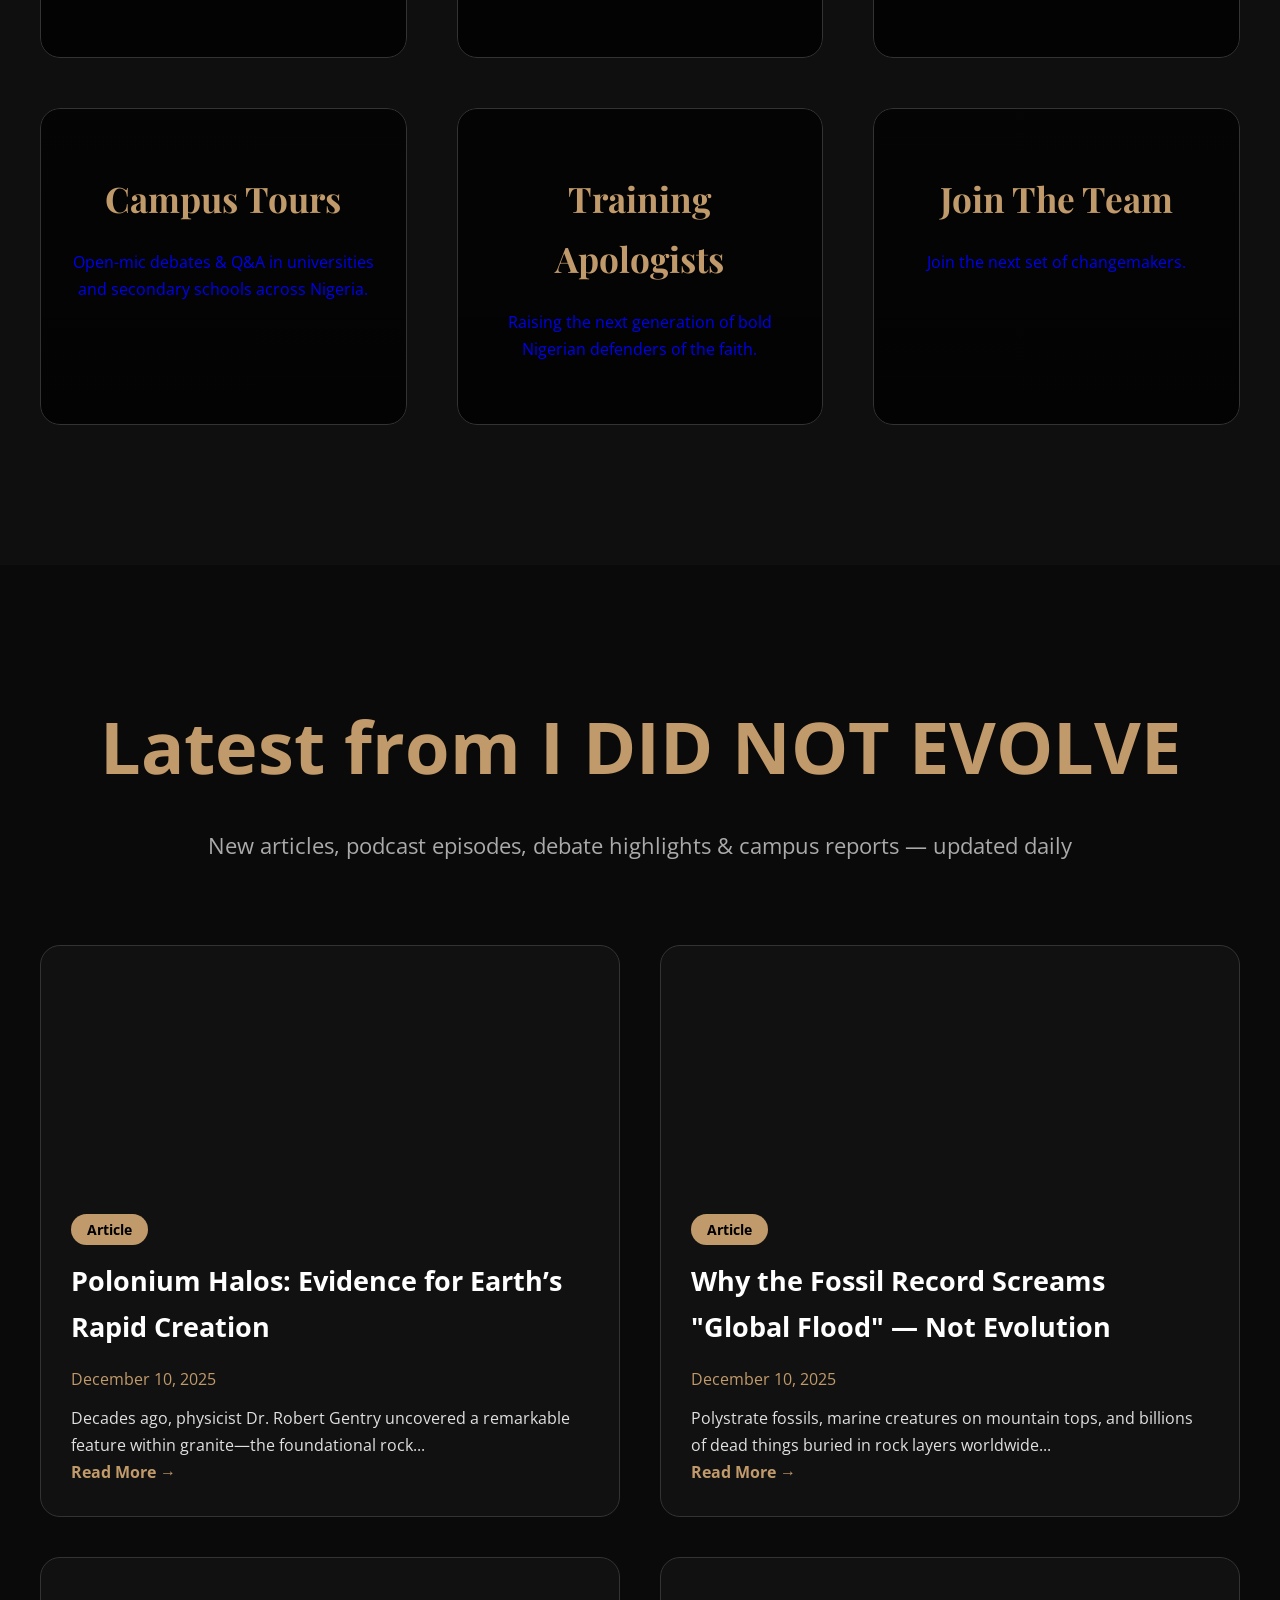
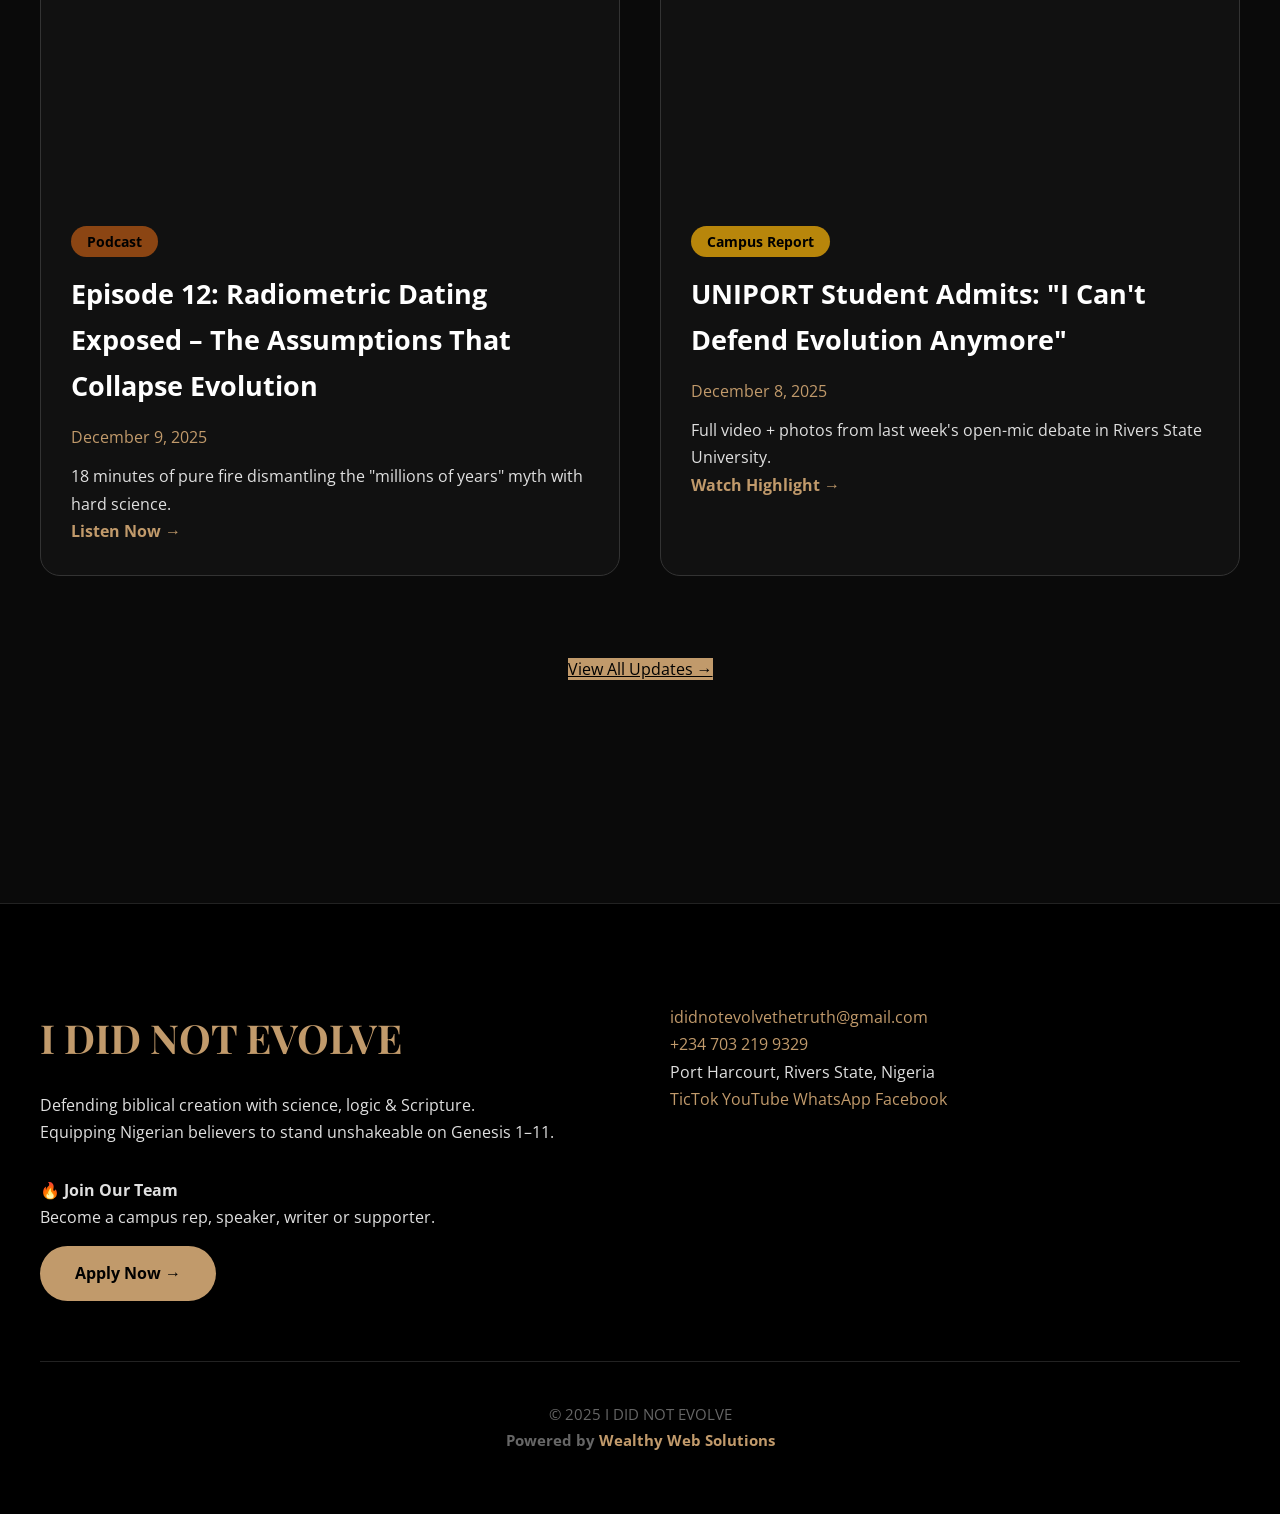
==== commit e9cf2fbf: "updated web responsiveness" ====
--- a/index.html
+++ b/index.html
@@ -425,6 +425,17 @@
         <h2>Latest from I DID NOT EVOLVE</h2>
         <p class="section-subtitle">New articles, podcast episodes, debate highlights & campus reports — updated daily</p>
         <div class="updates-grid">
+             <!-- ARTICLE / BLOG PREVIEW CARD -->
+            <article class="update-card">
+                <div class="update-image" style="background-image: url('https://imgur.com/a/Cin8twT')"></div>
+                <div class="update-content">
+                    <span class="tag">Article</span>
+                    <h3>Polonium Halos: Evidence for Earth’s Rapid Creation</h3>
+                    <p class="date">December 10, 2025</p>
+                    <p>Decades ago, physicist Dr. Robert Gentry uncovered a remarkable feature within granite—the foundational rock...</p>
+                    <a href="articles/polonium halos.html" class="read-more">Read More →</a>
+                </div>
+            </article>
             <!-- ARTICLE / BLOG PREVIEW CARD -->
             <article class="update-card">
                 <div class="update-image" style="background-image: url('https://imgur.com/a/Cin8twT')"></div>
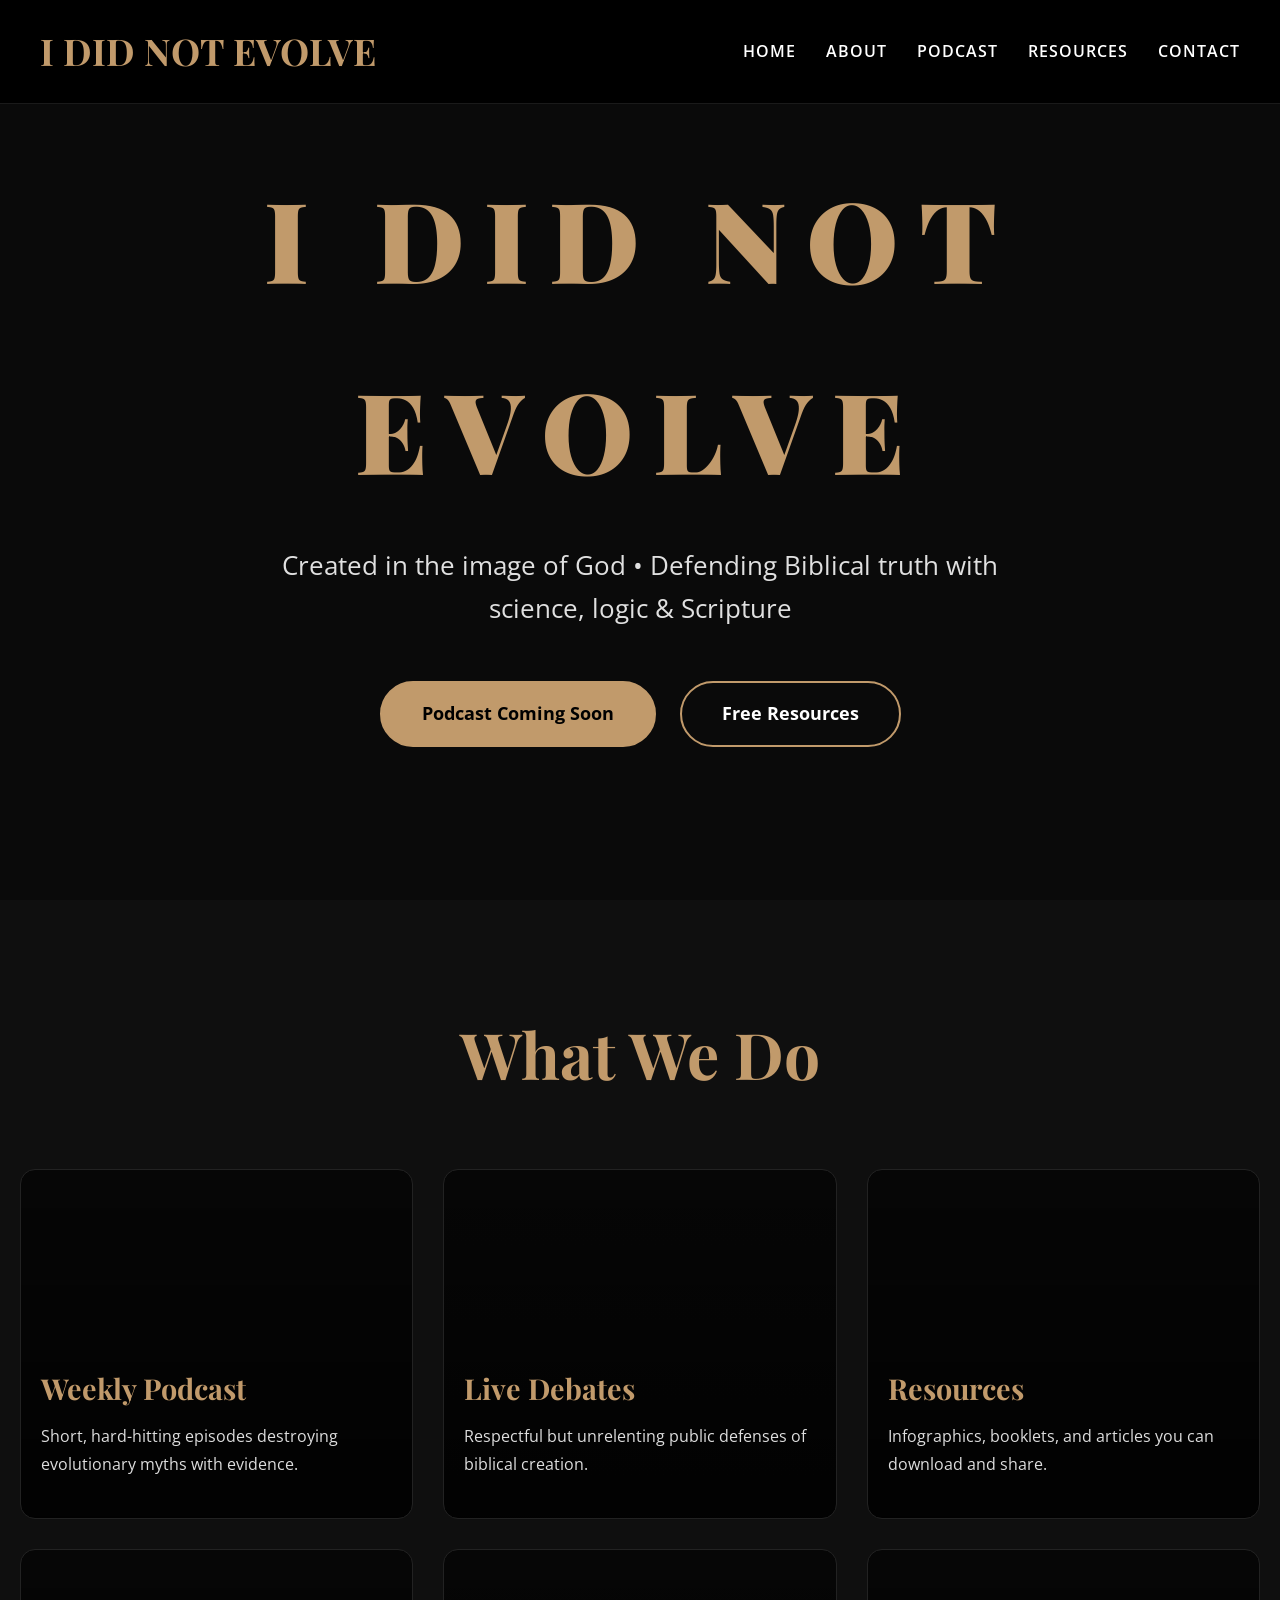
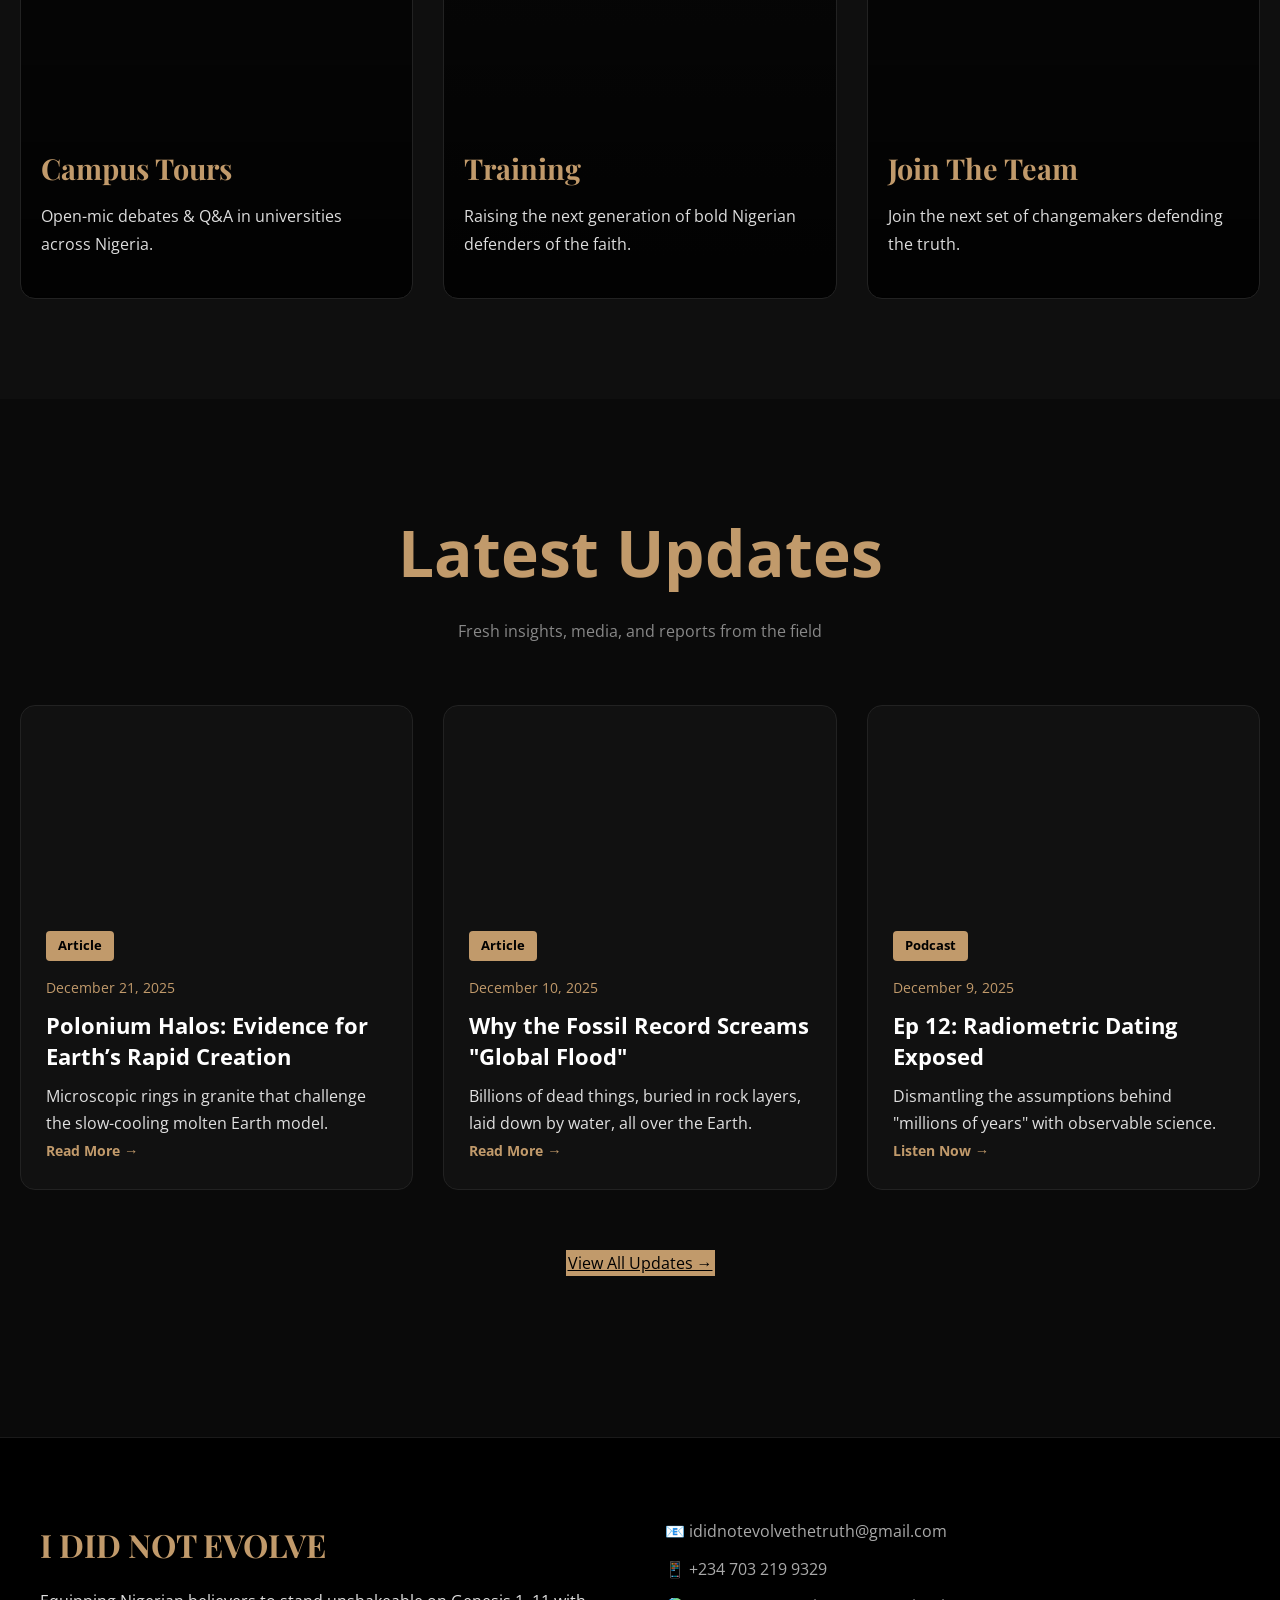
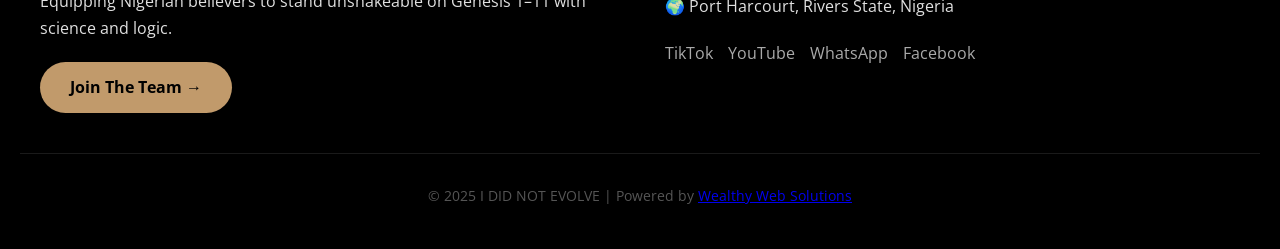
==== commit ad40cef3: "included file" ====
--- a/index.html
+++ b/index.html
@@ -4,22 +4,19 @@
     <meta charset="UTF-8">
     <meta name="viewport" content="width=device-width, initial-scale=1.0">
     <title>I DID NOT EVOLVE | Created. Not Evolved.</title>
-    <link href="https://fonts.googleapis.com/css2?family=Playfair+Display:wght@700&family=Open+Sans:wght@400;600&display=swap" rel="stylesheet">
+    <link href="https://fonts.googleapis.com/css2?family=Playfair+Display:wght@700;900&family=Open+Sans:wght@400;600&display=swap" rel="stylesheet">
     <style>
-        /* I DID NOT EVOLVE – FINAL POWERFUL 2025 STYLE */
-        * {
-            margin: 0;
-            padding: 0;
-            box-sizing: border-box;
-        }
+        /* ==================== GLOBAL SETTINGS ==================== */
+        * { margin: 0; padding: 0; box-sizing: border-box; }
         body {
             font-family: 'Open Sans', sans-serif;
             background: #0a0a0a;
             color: #e0e0e0;
             line-height: 1.7;
-            padding-top: 90px; /* prevents nav overlap */
-        }
-        /* ==================== NAVIGATION & LEFT SLIDING MENU ==================== */
+            overflow-x: hidden;
+        }
+
+        /* ==================== NAVIGATION & SIDE MENU ==================== */
         .navbar {
             position: fixed;
             top: 0;
@@ -31,306 +28,289 @@
             align-items: center;
             z-index: 1000;
             backdrop-filter: blur(15px);
-        }
+            border-bottom: 1px solid #1a1a1a;
+        }
+
         .logo {
             font-family: 'Playfair Display', serif;
-            font-size: 2.3rem;
+            font-size: clamp(1.4rem, 4vw, 2.3rem);
             color: #c19a6b;
             font-weight: 700;
         }
+
         .nav-links.desktop-links {
             list-style: none;
             display: flex;
-            gap: 40px;
-        }
+            gap: 30px;
+        }
+
         .nav-links a {
             color: white;
             text-decoration: none;
             font-weight: 600;
-            font-size: 1.1rem;
+            font-size: 1rem;
             transition: color 0.3s;
-        }
+            text-transform: uppercase;
+            letter-spacing: 1px;
+        }
+
         .nav-links a:hover { color: #c19a6b; }
+
         .hamburger {
             display: none;
             flex-direction: column;
             gap: 6px;
             cursor: pointer;
         }
+
         .hamburger span {
-            width: 32px;
-            height: 4px;
+            width: 30px;
+            height: 3px;
             background: #c19a6b;
             border-radius: 5px;
             transition: 0.4s;
         }
-        /* Left Sliding Menu */
+
+        /* Side Menu Logic */
         .side-menu {
             position: fixed;
             top: 0;
-            left: -320px;
+            left: -100%;
             width: 320px;
             height: 100vh;
             background: #000;
-            z-index: 2000;
-            transition: left 0.5s cubic-bezier(0.77, 0, 0.18, 1);
-            padding: 30px;
+            z-index: 2001;
+            transition: 0.5s cubic-bezier(0.77, 0, 0.18, 1);
+            padding: 40px;
             box-shadow: 10px 0 30px rgba(0,0,0,0.8);
         }
+
         .side-menu.active { left: 0; }
+
         .side-menu-header {
             display: flex;
             justify-content: space-between;
             align-items: center;
-            margin-bottom: 70px;
-            color: #c19a6b;
-            font-family: 'Playfair Display', serif;
-            font-size: 2rem;
-        }
-        .close-btn {
-            font-size: 3rem;
-            cursor: pointer;
-            color: #c19a6b;
-        }
+            margin-bottom: 50px;
+        }
+
+        .close-btn { font-size: 2.5rem; cursor: pointer; color: #c19a6b; line-height: 1; }
+
+        .side-links { list-style: none; }
         .side-links a {
             display: block;
             color: white;
-            font-size: 1.6rem;
-            margin: 28px 0;
+            font-size: 1.4rem;
+            margin: 25px 0;
             text-decoration: none;
             font-weight: 600;
             transition: 0.3s;
         }
-        .side-links a:hover, .side-links a.highlight { color: #c19a6b; }
+
+        .side-links a.highlight { color: #c19a6b; border-top: 1px solid #222; pt: 20px; }
+
         .menu-overlay {
             position: fixed;
-            top: 0; left: 0;
-            width: 100%; height: 100%;
+            inset: 0;
             background: rgba(0,0,0,0.8);
-            z-index: 1500;
+            z-index: 2000;
             opacity: 0;
             visibility: hidden;
-            transition: 0.5s;
-        }
+            transition: 0.4s;
+        }
+
         .menu-overlay.active { opacity: 1; visibility: visible; }
-        /* RESPONSIVE – MOBILE NAV */
-        @media (max-width: 868px) {
-            .desktop-links { display: none; }
-            .hamburger { display: flex; }
-        }
-        /* ==================== HERO ==================== */
+
+        /* ==================== HERO SECTION ==================== */
         .hero {
             height: 100vh;
-            min-height: 680px;
-            background: linear-gradient(135deg, #0a0a0a 0%, #1f1f1f 100%);
+            min-height: 600px;
             display: flex;
             align-items: center;
             justify-content: center;
             text-align: center;
             position: relative;
-        }
+            background: #0a0a0a;
+        }
+
         .hero::before {
             content: '';
             position: absolute;
             inset: 0;
             background: url('https://images.unsplash.com/photo-1506318137071-a8e063b4bec0?ixlib=rb-4.0.3') center/cover;
-            opacity: 0.15;
-        }
-        .header-content {
-            position: relative;
-            z-index: 2;
-            padding: 0 20px;
-        }
+            opacity: 0.2;
+        }
+
+        .header-content { position: relative; z-index: 2; padding: 20px; width: 100%; }
+
         .header-content h1 {
             font-family: 'Playfair Display', serif;
-            font-size: 8.5rem;
+            font-size: clamp(2.5rem, 10vw, 7rem);
             font-weight: 900;
-            letter-spacing: 20px;
+            letter-spacing: clamp(5px, 2vw, 20px);
             color: #c19a6b;
             text-transform: uppercase;
-            margin-bottom: 30px;
-        }
+            margin-bottom: 20px;
+        }
+
         .header-content p {
-            font-size: 1.7rem;
-            margin-bottom: 60px;
-            color: #e0e0e0;
-        }
+            font-size: clamp(1rem, 3vw, 1.6rem);
+            margin-bottom: 40px;
+            max-width: 800px;
+            margin-left: auto;
+            margin-right: auto;
+        }
+
         .cta-buttons a {
-            padding: 18px 50px;
-            margin: 0 15px;
-            font-size: 1.3rem;
+            display: inline-block;
+            padding: 16px 40px;
+            margin: 10px;
+            font-size: 1.1rem;
             font-weight: 700;
             text-decoration: none;
             border-radius: 50px;
             transition: 0.4s;
         }
-        .btn-primary { background: #c19a6b; color: #000; }
-        .btn-primary:hover { background: #d4af37; transform: translateY(-6px); }
-        .btn-secondary { background: transparent; color: white; border: 3px solid #c19a6b; }
+
+        .btn-primary { background: #c19a6b; color: #000; border: 2px solid #c19a6b; }
+        .btn-primary:hover { transform: translateY(-5px); background: #d4af37; }
+        .btn-secondary { background: transparent; color: #fff; border: 2px solid #c19a6b; }
         .btn-secondary:hover { background: #c19a6b; color: #000; }
-        /* ==================== SERVICES CARDS (CLICKABLE) ==================== */
-        .services {
-            padding: 140px 40px;
-            background: #0f0f0f;
-            text-align: center;
-        }
+
+        /* ==================== SERVICES GRID ==================== */
+        .services { padding: 100px 20px; background: #0f0f0f; text-align: center; }
         .services h2 {
             font-family: 'Playfair Display', serif;
-            font-size: 4.5rem;
+            font-size: clamp(2.5rem, 5vw, 4.5rem);
             color: #c19a6b;
-            margin-bottom: 90px;
-        }
+            margin-bottom: 60px;
+        }
+
         .cards {
             display: grid;
-            grid-template-columns: repeat(auto-fit, minmax(340px, 1fr));
-            gap: 50px;
-            max-width: 1500px;
+            grid-template-columns: repeat(auto-fit, minmax(300px, 1fr));
+            gap: 30px;
+            max-width: 1400px;
             margin: 0 auto;
         }
-        .card-link {
-            text-decoration: none;
-            display: block;
-            border-radius: 20px;
+
+        .card-link { text-decoration: none; color: inherit; }
+
+        .card {
+            height: 350px;
+            padding: 40px 20px;
+            border-radius: 15px;
+            border: 1px solid #222;
+            display: flex;
+            flex-direction: column;
+            justify-content: flex-end;
+            transition: 0.4s;
+            position: relative;
             overflow: hidden;
-        }
-        .card {
-            height: 100%;
-            background: linear-gradient(rgba(0,0,0,0.7), rgba(0,0,0,0.85)), var(--bg-image, #111) center/cover;
-            padding: 60px 30px;
-            border-radius: 20px;
-            border: 1px solid #333;
-            transition: all 0.4s;
-        }
+            text-align: left;
+        }
+
         .card:hover {
-            transform: translateY(-20px);
+            transform: translateY(-10px);
             border-color: #c19a6b;
-            box-shadow: 0 30px 60px rgba(193,154,107,0.3);
-        }
-        .card h3 {
-            font-family: 'Playfair Display', serif;
-            font-size: 2.2rem;
-            color: #c19a6b;
-            margin-bottom: 20px;
-        }
-        /* ==================== LATEST UPDATES ==================== */
-        .latest-updates {
-            padding: 120px 40px;
-            background: #0a0a0a;
-            text-align: center;
-        }
-        .latest-updates h2 {
-            font-size: 4.5rem;
-            color: #c19a6b;
-            margin-bottom: 20px;
-        }
-        .section-subtitle {
-            font-size: 1.4rem;
-            color: #aaa;
-            margin-bottom: 80px;
-        }
+            box-shadow: 0 20px 40px rgba(193,154,107,0.2);
+        }
+
+        .card h3 { font-family: 'Playfair Display', serif; font-size: 1.8rem; color: #c19a6b; margin-bottom: 10px; z-index: 2; }
+        .card p { font-size: 1rem; color: #ddd; z-index: 2; }
+
+        /* ==================== UPDATES SECTION ==================== */
+        .latest-updates { padding: 100px 20px; background: #0a0a0a; text-align: center; }
+        .latest-updates h2 { font-size: clamp(2rem, 5vw, 4rem); color: #c19a6b; margin-bottom: 10px; }
+        .section-subtitle { margin-bottom: 60px; color: #888; }
+
         .updates-grid {
             display: grid;
-            grid-template-columns: repeat(auto-fit, minmax(380px, 1fr));
-            gap: 40px;
-            max-width: 1400px;
+            grid-template-columns: repeat(auto-fit, minmax(320px, 1fr));
+            gap: 30px;
+            max-width: 1300px;
             margin: 0 auto;
         }
+
         .update-card {
             background: #111;
-            border-radius: 20px;
+            border-radius: 15px;
             overflow: hidden;
-            border: 1px solid #333;
-            transition: 0.4s;
-        }
-        .update-card:hover { transform: translateY(-15px); }
-        .update-image {
-            height: 240px;
-            background-size: cover;
-            background-position: center;
-        }
-        .update-content {
-            padding: 30px;
+            border: 1px solid #222;
             text-align: left;
-        }
+            transition: 0.3s;
+        }
+
+        .update-card:hover { transform: translateY(-5px); border-color: #333; }
+
+        .update-image { height: 200px; background-size: cover; background-position: center; }
+
+        .update-content { padding: 25px; }
+
         .tag {
+            display: inline-block;
             background: #c19a6b;
             color: #000;
-            padding: 6px 16px;
-            border-radius: 30px;
-            font-size: 0.9rem;
+            padding: 4px 12px;
+            border-radius: 4px;
+            font-size: 0.8rem;
             font-weight: 700;
-        }
-        .tag.podcast { background: #8b4513; }
-        .tag.debate { background: #b8860b; }
-        .update-content h3 {
-            font-size: 1.7rem;
-            color: white;
-            margin: 15px 0;
-        }
-        .date { color: #c19a6b; margin-bottom: 12px; }
-        .read-more {
-            color: #c19a6b;
-            text-decoration: none;
-            font-weight: 700;
-        }
-        .read-more:hover { text-decoration: underline; }
-        .view-all { margin-top: 80px; }
+            margin-bottom: 15px;
+        }
+
+        .update-content h3 { font-size: 1.4rem; margin-bottom: 10px; color: #fff; line-height: 1.4; }
+        .date { color: #c19a6b; font-size: 0.9rem; margin-bottom: 10px; }
+        .read-more { color: #c19a6b; text-decoration: none; font-weight: 700; font-size: 0.9rem; }
+
+        .view-all { margin-top: 60px; }
+
         /* ==================== FOOTER ==================== */
-        .footer {
-            background: #000;
-            padding: 100px 40px 60px;
-            border-top: 1px solid #222;
-            margin-top: 100px;
-        }
+        .footer { padding: 80px 20px 40px; background: #000; border-top: 1px solid #1a1a1a; margin-top: 60px; }
         .footer-grid {
+            max-width: 1200px;
+            margin: 0 auto;
             display: grid;
-            grid-template-columns: 1fr 1fr;
-            gap: 60px;
-            max-width: 1300px;
-            margin: 0 auto 60px;
-            text-align: left;
-        }
-        .footer-left h3 {
-            font-family: 'Playfair Display', serif;
-            font-size: 2.5rem;
-            color: #c19a6b;
-            margin-bottom: 20px;
-        }
-        .join-team {
-            margin-top: 30px;
-        }
+            grid-template-columns: repeat(auto-fit, minmax(300px, 1fr));
+            gap: 50px;
+            padding-bottom: 40px;
+        }
+
+        .footer-left h3 { color: #c19a6b; font-family: 'Playfair Display', serif; font-size: 2rem; margin-bottom: 15px; }
         .join-btn {
             display: inline-block;
-            margin-top: 15px;
+            margin-top: 20px;
             background: #c19a6b;
             color: #000;
-            padding: 14px 35px;
+            padding: 12px 30px;
             border-radius: 50px;
             text-decoration: none;
             font-weight: 700;
         }
-        .footer-right a { color: #c19a6b; text-decoration: none; }
-        .footer-right a:hover { text-decoration: underline; }
+
+        .footer-right a { color: #aaa; text-decoration: none; display: block; margin-bottom: 10px; transition: 0.3s; }
+        .footer-right a:hover { color: #c19a6b; }
+        .socials { display: flex; gap: 15px; margin-top: 20px; flex-wrap: wrap; }
+
         .footer-bottom {
             text-align: center;
-            padding-top: 40px;
-            border-top: 1px solid #222;
-            color: #666;
-            font-size: 0.95rem;
-        }
-        .footer-bottom a { color: #c19a6b; text-decoration: none; }
-        /* Mobile Adjustments */
+            border-top: 1px solid #1a1a1a;
+            padding-top: 30px;
+            font-size: 0.9rem;
+            color: #555;
+        }
+
+        /* ==================== MOBILE ADJUSTMENTS ==================== */
         @media (max-width: 868px) {
-            .footer-grid { grid-template-columns: 1fr; text-align: center; }
-            .header-content h1 { font-size: 4.8rem; letter-spacing: 10px; }
-            .cta-buttons a { display: block; margin: 15px 0; }
-        }
-        
+            .navbar { padding: 15px 20px; }
+            .desktop-links { display: none; }
+            .hamburger { display: flex; }
+            .hero { min-height: 500px; }
+            .cta-buttons a { width: 100%; margin: 5px 0; }
+        }
     </style>
 </head>
 <body>
 
-    <!-- PERFECT RESPONSIVE NAVIGATION -->
     <nav class="navbar">
         <div class="logo">I DID NOT EVOLVE</div>
         <ul class="nav-links desktop-links">
@@ -340,18 +320,17 @@
             <li><a href="resources.html">Resources</a></li>
             <li><a href="contact.html">Contact</a></li>
         </ul>
-        <div class="hamburger">
+        <div class="hamburger" id="openMenu">
             <span></span>
             <span></span>
             <span></span>
         </div>
     </nav>
 
-    <!-- LEFT SLIDING MENU (MOBILE) -->
-    <div class="side-menu">
+    <div class="side-menu" id="sideMenu">
         <div class="side-menu-header">
-            <div class="logo">I DID NOT EVOLVE</div>
-            <div class="close-btn">&times;</div>
+            <div class="logo" style="font-size: 1.4rem;">I DID NOT EVOLVE</div>
+            <div class="close-btn" id="closeMenu">&times;</div>
         </div>
         <ul class="side-links">
             <li><a href="index.html">Home</a></li>
@@ -359,13 +338,11 @@
             <li><a href="podcast.html">Podcast</a></li>
             <li><a href="resources.html">Resources</a></li>
             <li><a href="contact.html">Contact</a></li>
-            <li><a href="join.html" class="highlight">Join The Team</a></li>
+            <li><a href="join.html" class="highlight">Join The Team →</a></li>
         </ul>
     </div>
-
-    <div class="menu-overlay"></div>
-
-    <!-- HERO SECTION -->
+    <div class="menu-overlay" id="overlay"></div>
+
     <header class="hero">
         <div class="header-content">
             <h1>I DID NOT EVOLVE</h1>
@@ -377,139 +354,130 @@
         </div>
     </header>
 
-    <!-- WHAT WE DO – CLICKABLE CARDS WITH BACKGROUND IMAGES -->
     <section class="services">
         <h2>What We Do</h2>
         <div class="cards">
             <a href="podcast.html" class="card-link">
-                <div class="card" style="background: linear-gradient(rgba(0,0,0,0.7), rgba(0,0,0,0.8)), url('https://images.unsplash.com/photo-1516280440614-37939bbacd81?ixlib=rb-4.0.3&q=85') center/cover;">
+                <div class="card" style="background: linear-gradient(rgba(0,0,0,0.6), rgba(0,0,0,0.9)), url('https://images.unsplash.com/photo-1516280440614-37939bbacd81?ixlib=rb-4.0.3&q=85') center/cover;">
                     <h3>Weekly Podcast</h3>
-                    <p>Every Saturday: short, hard-hitting episodes destroying evolutionary myths with evidence.</p>
+                    <p>Short, hard-hitting episodes destroying evolutionary myths with evidence.</p>
                 </div>
             </a>
             <a href="debates.html" class="card-link">
-                <div class="card" style="background: linear-gradient(rgba(0,0,0,0.7), rgba(0,0,0,0.8)), url('https://images.unsplash.com/photo-1591115765373-5207764f72e7?ixlib=rb-4.0.3&auto=format&fit=crop&q=85') center/cover;">
-                    <h3>Live Debates & Webinars</h3>
+                <div class="card" style="background: linear-gradient(rgba(0,0,0,0.6), rgba(0,0,0,0.9)), url('https://images.unsplash.com/photo-1591115765373-5207764f72e7?ixlib=rb-4.0.3&auto=format&fit=crop&q=85') center/cover;">
+                    <h3>Live Debates</h3>
                     <p>Respectful but unrelenting public defenses of biblical creation.</p>
                 </div>
             </a>
             <a href="resources.html" class="card-link">
-                <div class="card" style="background: linear-gradient(rgba(0,0,0,0.7), rgba(0,0,0,0.8)), url('https://images.unsplash.com/photo-1456513080510-7bf3a84b82f8?ixlib=rb-4.0.3&q=85') center/cover;">
-                    <h3>Articles & Resources</h3>
-                    <p>Infographics, booklets, and in-depth articles you can download and share.</p>
+                <div class="card" style="background: linear-gradient(rgba(0,0,0,0.6), rgba(0,0,0,0.9)), url('https://images.unsplash.com/photo-1456513080510-7bf3a84b82f8?ixlib=rb-4.0.3&q=85') center/cover;">
+                    <h3>Resources</h3>
+                    <p>Infographics, booklets, and articles you can download and share.</p>
                 </div>
             </a>
             <a href="campus.html" class="card-link">
-                <div class="card" style="background: linear-gradient(rgba(0,0,0,0.7), rgba(0,0,0,0.8)), url('https://images.unsplash.com/photo-1523050854058-8df90110c9f1?ixlib=rb-4.0.3&auto=format&fit=crop&q=85') center/cover;">
+                <div class="card" style="background: linear-gradient(rgba(0,0,0,0.6), rgba(0,0,0,0.9)), url('https://images.unsplash.com/photo-1523050854058-8df90110c9f1?ixlib=rb-4.0.3&auto=format&fit=crop&q=85') center/cover;">
                     <h3>Campus Tours</h3>
-                    <p>Open-mic debates & Q&A in universities and secondary schools across Nigeria.</p>
+                    <p>Open-mic debates & Q&A in universities across Nigeria.</p>
                 </div>
             </a>
             <a href="training.html" class="card-link">
-                <div class="card" style="background: linear-gradient(rgba(0,0,0,0.7), rgba(0,0,0,0.8)), url('https://images.unsplash.com/photo-1524178232363-1fb2b075b655?ixlib=rb-4.0.3&q=85') center/cover;">
-                    <h3>Training Apologists</h3>
+                <div class="card" style="background: linear-gradient(rgba(0,0,0,0.6), rgba(0,0,0,0.9)), url('https://images.unsplash.com/photo-1524178232363-1fb2b075b655?ixlib=rb-4.0.3&q=85') center/cover;">
+                    <h3>Training</h3>
                     <p>Raising the next generation of bold Nigerian defenders of the faith.</p>
                 </div>
             </a>
             <a href="join.html" class="card-link">
-                <div class="card" style="background: linear-gradient(rgba(0,0,0,0.7), rgba(0,0,0,0.8)), url('https://images.unsplash.com/photo-1552664730-d307ca884978?ixlib=rb-4.0.3&q=85') center/cover;">
+                <div class="card" style="background: linear-gradient(rgba(0,0,0,0.6), rgba(0,0,0,0.9)), url('https://images.unsplash.com/photo-1552664730-d307ca884978?ixlib=rb-4.0.3&q=85') center/cover;">
                     <h3>Join The Team</h3>
-                    <p>Join the next set of changemakers.</p>
+                    <p>Join the next set of changemakers defending the truth.</p>
                 </div>
             </a>
         </div>
     </section>
 
-    <!-- LATEST UPDATES SECTION – THIS MAKES THE SITE "BULKY" & DAILY FRESH -->
     <section class="latest-updates">
-        <h2>Latest from I DID NOT EVOLVE</h2>
-        <p class="section-subtitle">New articles, podcast episodes, debate highlights & campus reports — updated daily</p>
+        <h2>Latest Updates</h2>
+        <p class="section-subtitle">Fresh insights, media, and reports from the field</p>
         <div class="updates-grid">
-             <!-- ARTICLE / BLOG PREVIEW CARD -->
             <article class="update-card">
-                <div class="update-image" style="background-image: url('https://imgur.com/a/Cin8twT')"></div>
+                <div class="update-image" style="background-image: url('https://dl0.creation.com/articles/p018/c01837/Po-radiohalo.jpg')"></div>
                 <div class="update-content">
                     <span class="tag">Article</span>
+                    <p class="date">December 21, 2025</p>
                     <h3>Polonium Halos: Evidence for Earth’s Rapid Creation</h3>
-                    <p class="date">December 10, 2025</p>
-                    <p>Decades ago, physicist Dr. Robert Gentry uncovered a remarkable feature within granite—the foundational rock...</p>
+                    <p>Microscopic rings in granite that challenge the slow-cooling molten Earth model.</p>
                     <a href="articles/polonium halos.html" class="read-more">Read More →</a>
                 </div>
             </article>
-            <!-- ARTICLE / BLOG PREVIEW CARD -->
+
             <article class="update-card">
-                <div class="update-image" style="background-image: url('https://imgur.com/a/Cin8twT')"></div>
+                <div class="update-image" style="background-image: url('https://images.unsplash.com/photo-1504221507732-5246c045949b?ixlib=rb-4.0.3')"></div>
                 <div class="update-content">
                     <span class="tag">Article</span>
-                    <h3>Why the Fossil Record Screams "Global Flood" — Not Evolution</h3>
                     <p class="date">December 10, 2025</p>
-                    <p>Polystrate fossils, marine creatures on mountain tops, and billions of dead things buried in rock layers worldwide...</p>
+                    <h3>Why the Fossil Record Screams "Global Flood"</h3>
+                    <p>Billions of dead things, buried in rock layers, laid down by water, all over the Earth.</p>
                     <a href="articles/fossil-record.html" class="read-more">Read More →</a>
                 </div>
             </article>
-            <!-- PODCAST PREVIEW -->
+
             <article class="update-card">
                 <div class="update-image" style="background-image: url('https://images.unsplash.com/photo-1516280440614-37939bbacd81?ixlib=rb-4.0.3')"></div>
                 <div class="update-content">
-                    <span class="tag podcast">Podcast</span>
-                    <h3>Episode 12: Radiometric Dating Exposed – The Assumptions That Collapse Evolution</h3>
+                    <span class="tag">Podcast</span>
                     <p class="date">December 9, 2025</p>
-                    <p>18 minutes of pure fire dismantling the "millions of years" myth with hard science.</p>
+                    <h3>Ep 12: Radiometric Dating Exposed</h3>
+                    <p>Dismantling the assumptions behind "millions of years" with observable science.</p>
                     <a href="podcast/episode12.html" class="read-more">Listen Now →</a>
                 </div>
             </article>
-            <!-- DEBATE / CAMPUS REPORT -->
-            <article class="update-card">
-                <div class="update-image" style="background-image: url('https://images.unsplash.com/photo-1587825140708-dfaf72ae4b59?ixlib=rb-4.0.3')"></div>
-                <div class="update-content">
-                    <span class="tag debate">Campus Report</span>
-                    <h3>UNIPORT Student Admits: "I Can't Defend Evolution Anymore"</h3>
-                    <p class="date">December 8, 2025</p>
-                    <p>Full video + photos from last week's open-mic debate in Rivers State University.</p>
-                    <a href="campus/uniport-debate.html" class="read-more">Watch Highlight →</a>
-                </div>
-            </article>
-            <!-- Add more cards like this daily — just copy-paste -->
         </div>
         <div class="view-all">
-            <a href="blog.html" class="btn-primary large">View All Updates →</a>
+            <a href="blog.html" class="btn-primary">View All Updates →</a>
         </div>
     </section>
 
-    <!-- FINAL POWERFUL FOOTER – LEFT / RIGHT + CENTERED -->
     <footer class="footer">
         <div class="footer-grid">
-            <!-- LEFT SIDE -->
             <div class="footer-left">
                 <h3>I DID NOT EVOLVE</h3>
-                <p>Defending biblical creation with science, logic & Scripture.<br>
-                Equipping Nigerian believers to stand unshakeable on Genesis 1–11.</p>
-                <div class="join-team">
-                    <strong>🔥 Join Our Team</strong><br>
-                    Become a campus rep, speaker, writer or supporter.<br>
-                    <a href="join.html" class="join-btn">Apply Now →</a>
-                </div>
+                <p>Equipping Nigerian believers to stand unshakeable on Genesis 1–11 with science and logic.</p>
+                <a href="join.html" class="join-btn">Join The Team →</a>
             </div>
-            <!-- RIGHT SIDE – CONTACT & SOCIALS -->
             <div class="footer-right">
-                <div class="contact-item"><a href="mailto:ididnotevolvethetruth@gmail.com">ididnotevolvethetruth@gmail.com</a></div>
-                <div class="contact-item"><a href="https://wa.me/2347032199329" target="_blank">+234 703 219 9329</a></div>
-                <div class="contact-item"> Port Harcourt, Rivers State, Nigeria</div>
+                <a href="mailto:ididnotevolvethetruth@gmail.com">📧 ididnotevolvethetruth@gmail.com</a>
+                <a href="https://wa.me/2347032199329" target="_blank">📱 +234 703 219 9329</a>
+                <p>🌍 Port Harcourt, Rivers State, Nigeria</p>
                 <div class="socials">
-                    <a href="https://vm.tiktok.com/ZSHwoRY2uQePm-SBfeh/" target="_blank">TicTok</a>
-                    <a href="https://www.youtube.com/channel/UCOtWmMrzQCxBkkfKr8X-W4g" target="_blank">YouTube</a>
-                    <a href="https://chat.whatsapp.com/JIuwK2x0REJ1VQvrjfP2Wc?mode=wwt" target="_blank">WhatsApp</a>
-                    <a href="https://www.facebook.com/profile.php?id=61584518368456" target="_blank">Facebook</a>
+                    <a href="https://vm.tiktok.com/ZSHwoRY2uQePm-SBfeh/">TikTok</a>
+                    <a href="https://www.youtube.com/channel/UCOtWmMrzQCxBkkfKr8X-W4g">YouTube</a>
+                    <a href="https://chat.whatsapp.com/JIuwK2x0REJ1VQvrjfP2Wc">WhatsApp</a>
+                    <a href="https://www.facebook.com/profile.php?id=61584518368456">Facebook</a>
                 </div>
             </div>
         </div>
-        <!-- CENTERED BOTTOM CREDIT -->
         <div class="footer-bottom">
-            © 2025 I DID NOT EVOLVE<br>
-            <strong>Powered by <a href="https://techthinker360.github.io/Wealthy-web/" target="_blank">Wealthy Web Solutions</a></strong>
+            © 2025 I DID NOT EVOLVE | Powered by <a href="https://techthinker360.github.io/Wealthy-web/" target="_blank">Wealthy Web Solutions</a>
         </div>
     </footer>
 
-    <script src="js/main.js"></script>
+    <script>
+        // MOBILE MENU LOGIC
+        const openBtn = document.getElementById('openMenu');
+        const closeBtn = document.getElementById('closeMenu');
+        const sideMenu = document.getElementById('sideMenu');
+        const overlay = document.getElementById('overlay');
+
+        function toggleMenu() {
+            sideMenu.classList.toggle('active');
+            overlay.classList.toggle('active');
+            document.body.style.overflow = sideMenu.classList.contains('active') ? 'hidden' : 'auto';
+        }
+
+        openBtn.addEventListener('click', toggleMenu);
+        closeBtn.addEventListener('click', toggleMenu);
+        overlay.addEventListener('click', toggleMenu);
+    </script>
 </body>
-</html>
+</html>
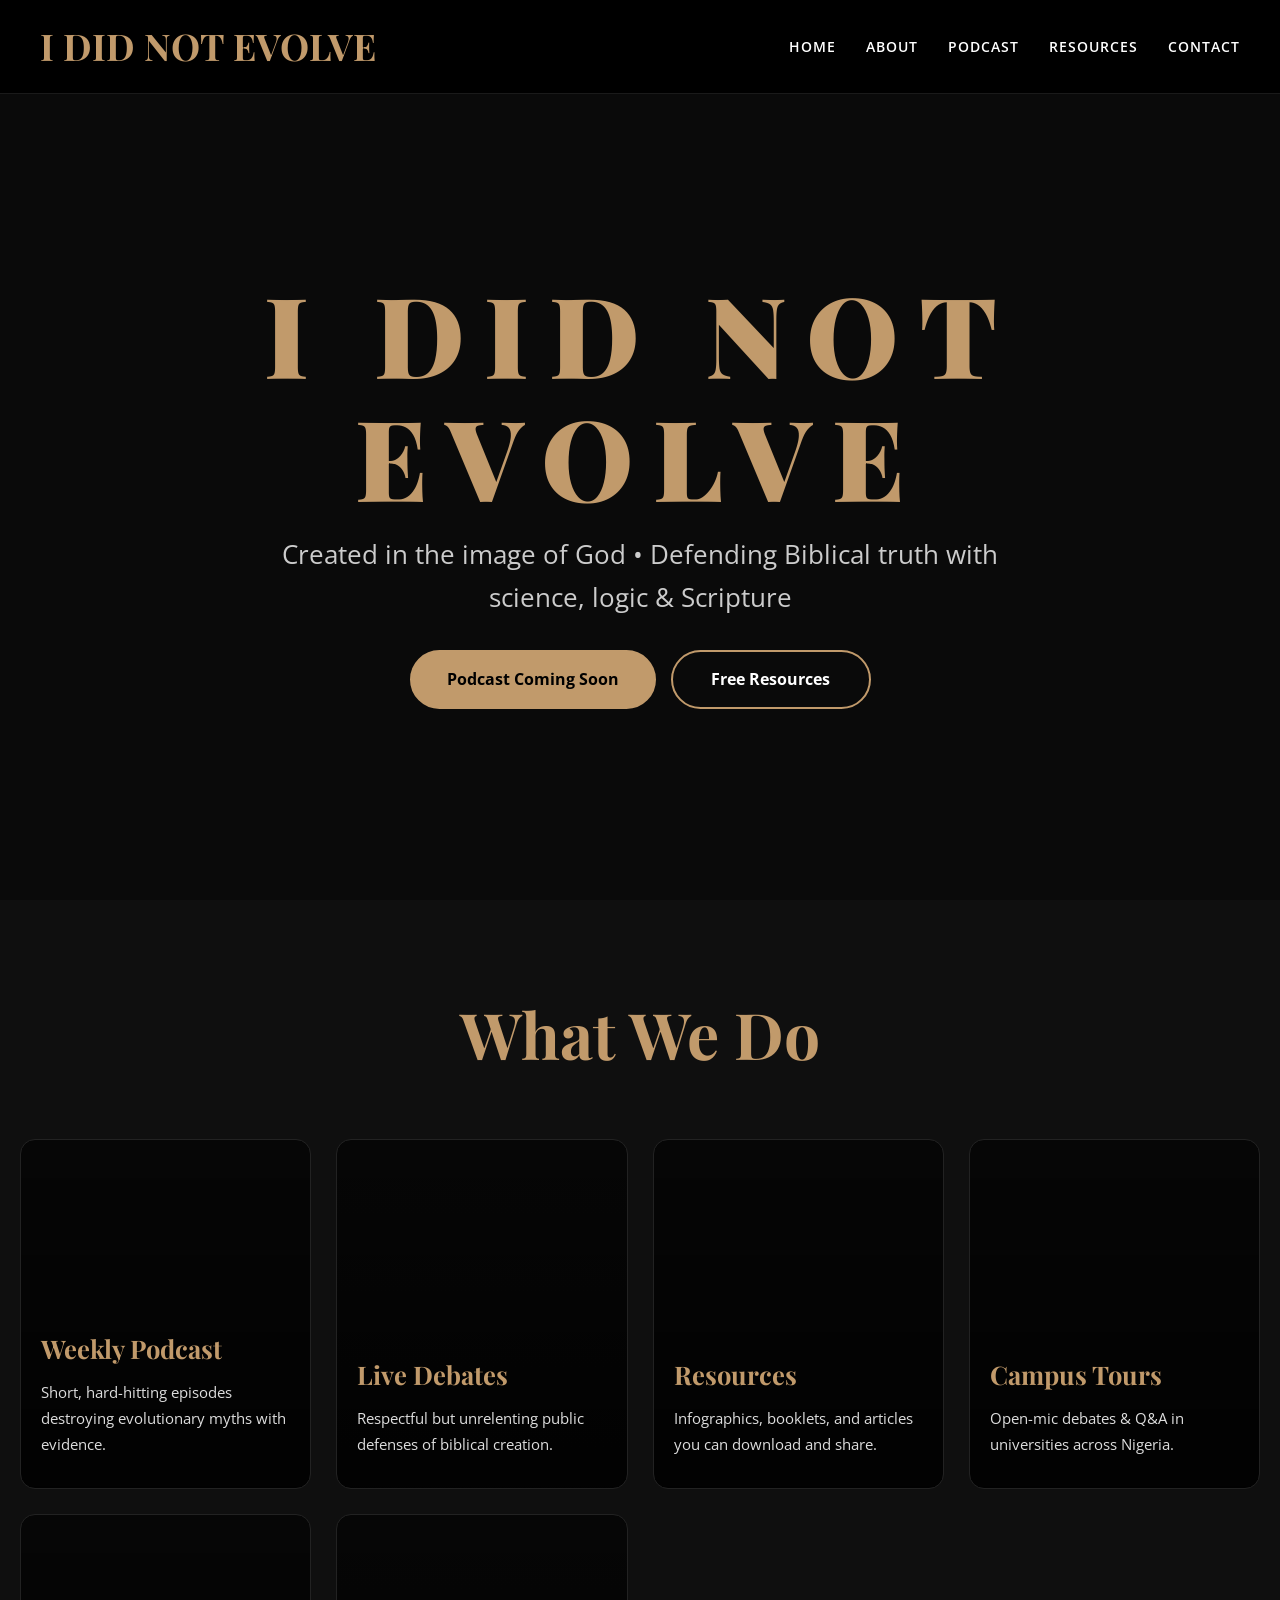
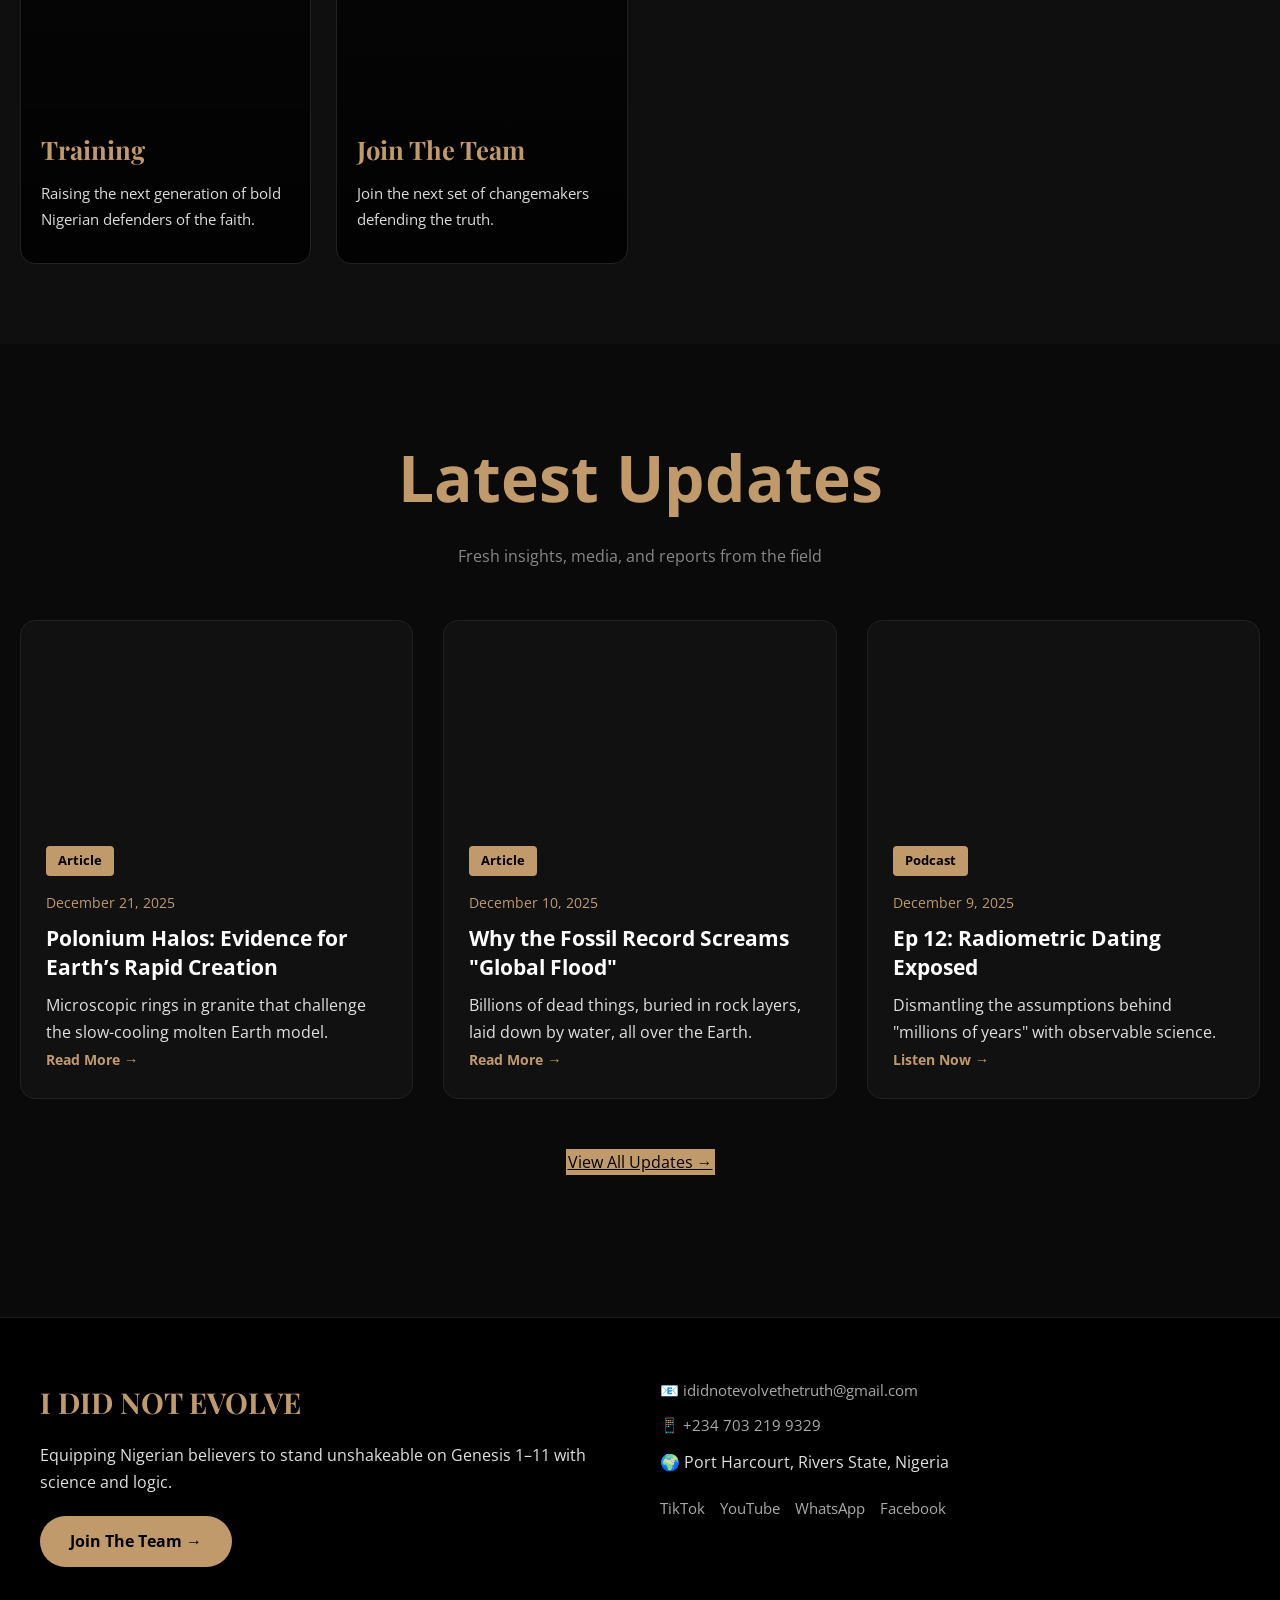
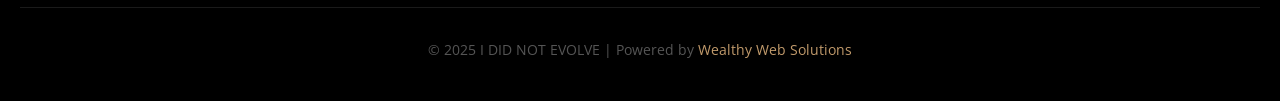
==== commit eacc1726: "Refactor code structure for improved readability and maintainability" ====
--- a/index.html
+++ b/index.html
@@ -22,7 +22,7 @@
             top: 0;
             width: 100%;
             background: rgba(0,0,0,0.95);
-            padding: 20px 40px;
+            padding: 15px 40px; /* Slightly tighter on desktop */
             display: flex;
             justify-content: space-between;
             align-items: center;
@@ -33,9 +33,10 @@
 
         .logo {
             font-family: 'Playfair Display', serif;
-            font-size: clamp(1.4rem, 4vw, 2.3rem);
+            font-size: clamp(1.2rem, 4vw, 2.3rem);
             color: #c19a6b;
             font-weight: 700;
+            text-decoration: none;
         }
 
         .nav-links.desktop-links {
@@ -48,7 +49,7 @@
             color: white;
             text-decoration: none;
             font-weight: 600;
-            font-size: 1rem;
+            font-size: 0.9rem;
             transition: color 0.3s;
             text-transform: uppercase;
             letter-spacing: 1px;
@@ -61,11 +62,12 @@
             flex-direction: column;
             gap: 6px;
             cursor: pointer;
+            padding: 5px;
         }
 
         .hamburger span {
-            width: 30px;
-            height: 3px;
+            width: 25px;
+            height: 2px;
             background: #c19a6b;
             border-radius: 5px;
             transition: 0.4s;
@@ -76,7 +78,8 @@
             position: fixed;
             top: 0;
             left: -100%;
-            width: 320px;
+            width: 85%; /* Responsive width */
+            max-width: 320px;
             height: 100vh;
             background: #000;
             z-index: 2001;
@@ -107,7 +110,7 @@
             transition: 0.3s;
         }
 
-        .side-links a.highlight { color: #c19a6b; border-top: 1px solid #222; pt: 20px; }
+        .side-links a.highlight { color: #c19a6b; border-top: 1px solid #222; padding-top: 20px; }
 
         .menu-overlay {
             position: fixed;
@@ -124,13 +127,14 @@
         /* ==================== HERO SECTION ==================== */
         .hero {
             height: 100vh;
-            min-height: 600px;
+            min-height: 100svh; /* Dynamic viewport height for mobile */
             display: flex;
             align-items: center;
             justify-content: center;
             text-align: center;
             position: relative;
             background: #0a0a0a;
+            padding-top: 80px; /* Space for the fixed navbar */
         }
 
         .hero::before {
@@ -145,31 +149,40 @@
 
         .header-content h1 {
             font-family: 'Playfair Display', serif;
-            font-size: clamp(2.5rem, 10vw, 7rem);
+            font-size: clamp(2.2rem, 10vw, 7rem);
             font-weight: 900;
-            letter-spacing: clamp(5px, 2vw, 20px);
+            letter-spacing: clamp(2px, 2vw, 20px);
             color: #c19a6b;
             text-transform: uppercase;
-            margin-bottom: 20px;
+            margin-bottom: 15px;
+            line-height: 1.1;
         }
 
         .header-content p {
-            font-size: clamp(1rem, 3vw, 1.6rem);
-            margin-bottom: 40px;
+            font-size: clamp(0.95rem, 3vw, 1.6rem);
+            margin-bottom: 30px;
             max-width: 800px;
             margin-left: auto;
             margin-right: auto;
+            color: #ccc;
+        }
+
+        .cta-buttons {
+            display: flex;
+            justify-content: center;
+            flex-wrap: wrap;
+            gap: 15px;
         }
 
         .cta-buttons a {
             display: inline-block;
-            padding: 16px 40px;
-            margin: 10px;
-            font-size: 1.1rem;
+            padding: 14px 35px;
+            font-size: 1rem;
             font-weight: 700;
             text-decoration: none;
             border-radius: 50px;
             transition: 0.4s;
+            min-width: 200px;
         }
 
         .btn-primary { background: #c19a6b; color: #000; border: 2px solid #c19a6b; }
@@ -178,18 +191,18 @@
         .btn-secondary:hover { background: #c19a6b; color: #000; }
 
         /* ==================== SERVICES GRID ==================== */
-        .services { padding: 100px 20px; background: #0f0f0f; text-align: center; }
+        .services { padding: 80px 20px; background: #0f0f0f; text-align: center; }
         .services h2 {
             font-family: 'Playfair Display', serif;
-            font-size: clamp(2.5rem, 5vw, 4.5rem);
+            font-size: clamp(2rem, 5vw, 4.5rem);
             color: #c19a6b;
-            margin-bottom: 60px;
+            margin-bottom: 50px;
         }
 
         .cards {
             display: grid;
-            grid-template-columns: repeat(auto-fit, minmax(300px, 1fr));
-            gap: 30px;
+            grid-template-columns: repeat(auto-fit, minmax(280px, 1fr));
+            gap: 25px;
             max-width: 1400px;
             margin: 0 auto;
         }
@@ -198,7 +211,7 @@
 
         .card {
             height: 350px;
-            padding: 40px 20px;
+            padding: 30px 20px;
             border-radius: 15px;
             border: 1px solid #222;
             display: flex;
@@ -216,17 +229,17 @@
             box-shadow: 0 20px 40px rgba(193,154,107,0.2);
         }
 
-        .card h3 { font-family: 'Playfair Display', serif; font-size: 1.8rem; color: #c19a6b; margin-bottom: 10px; z-index: 2; }
-        .card p { font-size: 1rem; color: #ddd; z-index: 2; }
+        .card h3 { font-family: 'Playfair Display', serif; font-size: 1.6rem; color: #c19a6b; margin-bottom: 10px; z-index: 2; }
+        .card p { font-size: 0.95rem; color: #ddd; z-index: 2; }
 
         /* ==================== UPDATES SECTION ==================== */
-        .latest-updates { padding: 100px 20px; background: #0a0a0a; text-align: center; }
+        .latest-updates { padding: 80px 20px; background: #0a0a0a; text-align: center; }
         .latest-updates h2 { font-size: clamp(2rem, 5vw, 4rem); color: #c19a6b; margin-bottom: 10px; }
-        .section-subtitle { margin-bottom: 60px; color: #888; }
+        .section-subtitle { margin-bottom: 50px; color: #888; }
 
         .updates-grid {
             display: grid;
-            grid-template-columns: repeat(auto-fit, minmax(320px, 1fr));
+            grid-template-columns: repeat(auto-fit, minmax(300px, 1fr));
             gap: 30px;
             max-width: 1300px;
             margin: 0 auto;
@@ -242,9 +255,7 @@
         }
 
         .update-card:hover { transform: translateY(-5px); border-color: #333; }
-
         .update-image { height: 200px; background-size: cover; background-position: center; }
-
         .update-content { padding: 25px; }
 
         .tag {
@@ -258,24 +269,24 @@
             margin-bottom: 15px;
         }
 
-        .update-content h3 { font-size: 1.4rem; margin-bottom: 10px; color: #fff; line-height: 1.4; }
-        .date { color: #c19a6b; font-size: 0.9rem; margin-bottom: 10px; }
+        .update-content h3 { font-size: 1.3rem; margin-bottom: 10px; color: #fff; line-height: 1.4; }
+        .date { color: #c19a6b; font-size: 0.85rem; margin-bottom: 10px; }
         .read-more { color: #c19a6b; text-decoration: none; font-weight: 700; font-size: 0.9rem; }
 
-        .view-all { margin-top: 60px; }
+        .view-all { margin-top: 50px; }
 
         /* ==================== FOOTER ==================== */
-        .footer { padding: 80px 20px 40px; background: #000; border-top: 1px solid #1a1a1a; margin-top: 60px; }
+        .footer { padding: 60px 20px 40px; background: #000; border-top: 1px solid #1a1a1a; margin-top: 60px; }
         .footer-grid {
             max-width: 1200px;
             margin: 0 auto;
             display: grid;
-            grid-template-columns: repeat(auto-fit, minmax(300px, 1fr));
-            gap: 50px;
+            grid-template-columns: repeat(auto-fit, minmax(280px, 1fr));
+            gap: 40px;
             padding-bottom: 40px;
         }
 
-        .footer-left h3 { color: #c19a6b; font-family: 'Playfair Display', serif; font-size: 2rem; margin-bottom: 15px; }
+        .footer-left h3 { color: #c19a6b; font-family: 'Playfair Display', serif; font-size: 1.8rem; margin-bottom: 15px; }
         .join-btn {
             display: inline-block;
             margin-top: 20px;
@@ -287,7 +298,7 @@
             font-weight: 700;
         }
 
-        .footer-right a { color: #aaa; text-decoration: none; display: block; margin-bottom: 10px; transition: 0.3s; }
+        .footer-right a { color: #aaa; text-decoration: none; display: block; margin-bottom: 10px; transition: 0.3s; font-size: 0.95rem;}
         .footer-right a:hover { color: #c19a6b; }
         .socials { display: flex; gap: 15px; margin-top: 20px; flex-wrap: wrap; }
 
@@ -295,7 +306,7 @@
             text-align: center;
             border-top: 1px solid #1a1a1a;
             padding-top: 30px;
-            font-size: 0.9rem;
+            font-size: 0.85rem;
             color: #555;
         }
 
@@ -304,15 +315,17 @@
             .navbar { padding: 15px 20px; }
             .desktop-links { display: none; }
             .hamburger { display: flex; }
-            .hero { min-height: 500px; }
-            .cta-buttons a { width: 100%; margin: 5px 0; }
+            .hero { min-height: 100svh; }
+            .cta-buttons a { width: 100%; margin: 0; }
+            .footer-grid { text-align: center; }
+            .socials { justify-content: center; }
         }
     </style>
 </head>
 <body>
 
     <nav class="navbar">
-        <div class="logo">I DID NOT EVOLVE</div>
+        <a href="index.html" class="logo">I DID NOT EVOLVE</a>
         <ul class="nav-links desktop-links">
             <li><a href="index.html">Home</a></li>
             <li><a href="about.html">About</a></li>
@@ -329,7 +342,7 @@
 
     <div class="side-menu" id="sideMenu">
         <div class="side-menu-header">
-            <div class="logo" style="font-size: 1.4rem;">I DID NOT EVOLVE</div>
+            <div class="logo" style="font-size: 1.2rem;">I DID NOT EVOLVE</div>
             <div class="close-btn" id="closeMenu">&times;</div>
         </div>
         <ul class="side-links">
@@ -458,7 +471,7 @@
             </div>
         </div>
         <div class="footer-bottom">
-            © 2025 I DID NOT EVOLVE | Powered by <a href="https://techthinker360.github.io/Wealthy-web/" target="_blank">Wealthy Web Solutions</a>
+            © 2025 I DID NOT EVOLVE | Powered by <a href="https://techthinker360.github.io/Wealthy-web/" target="_blank" style="color: #c19a6b; text-decoration: none;">Wealthy Web Solutions</a>
         </div>
     </footer>
 
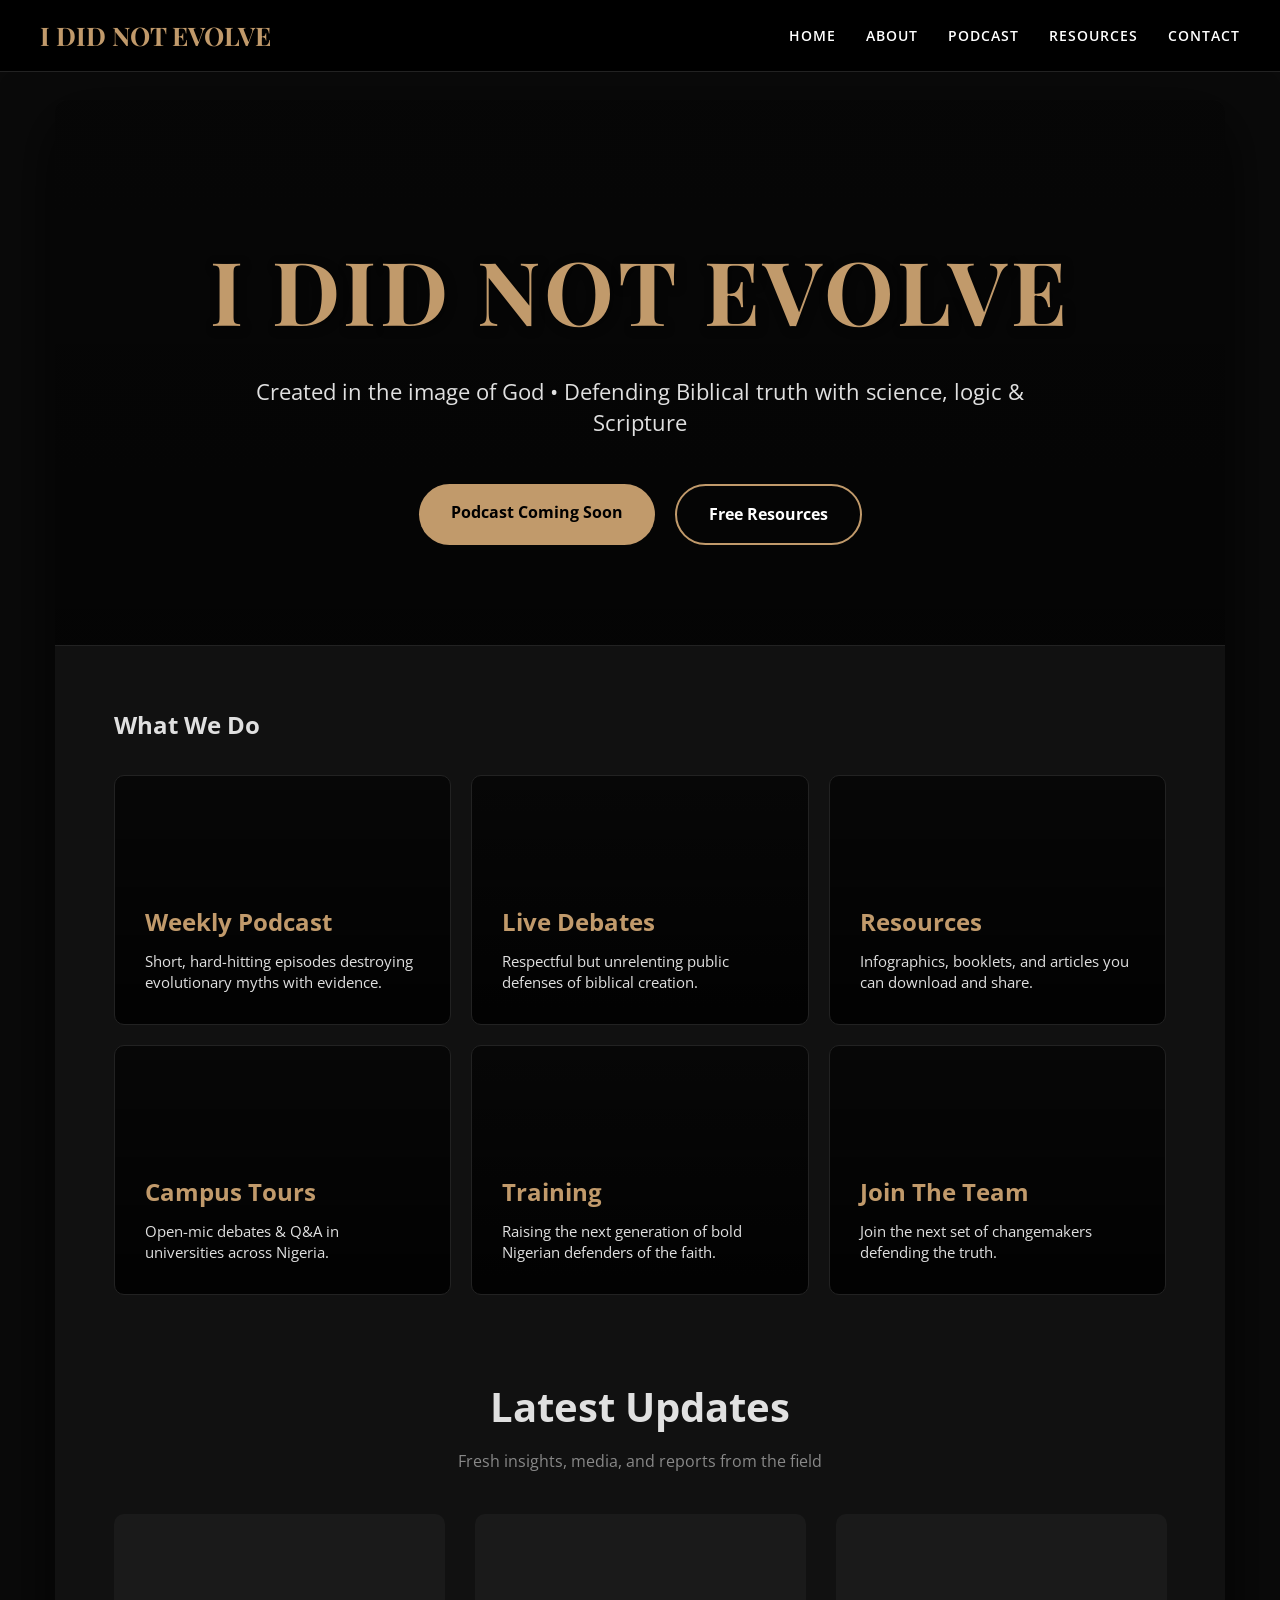
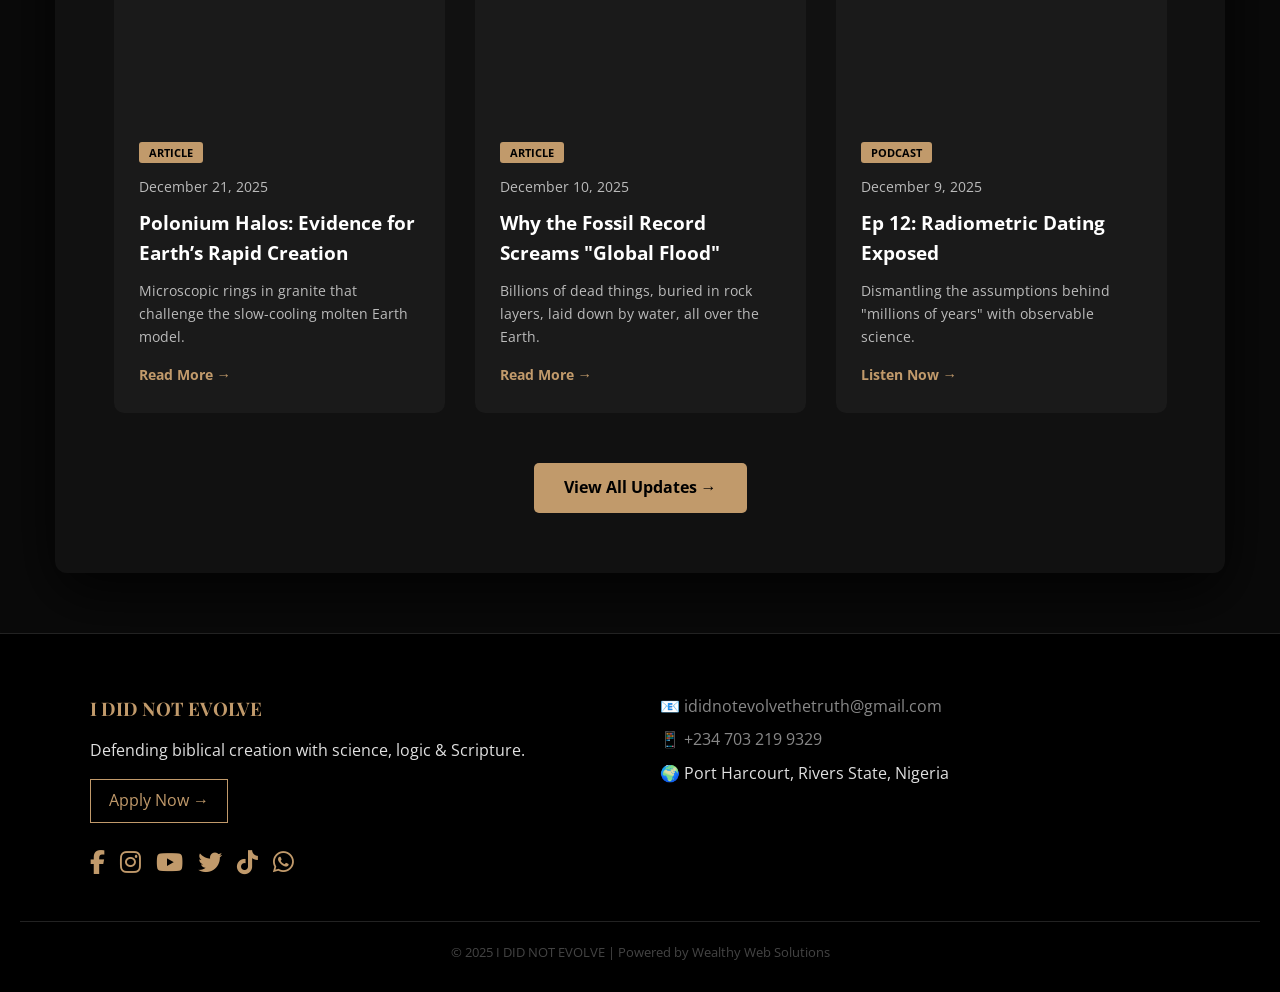
==== commit 5425f4be: "updated files" ====
--- a/index.html
+++ b/index.html
@@ -3,43 +3,45 @@
 <head>
     <meta charset="UTF-8">
     <meta name="viewport" content="width=device-width, initial-scale=1.0">
-    <title>I DID NOT EVOLVE | Created. Not Evolved.</title>
+    <title>Home | I DID NOT EVOLVE</title>
+    <link rel="stylesheet" href="https://cdnjs.cloudflare.com/ajax/libs/font-awesome/6.4.2/css/all.min.css">
     <link href="https://fonts.googleapis.com/css2?family=Playfair+Display:wght@700;900&family=Open+Sans:wght@400;600&display=swap" rel="stylesheet">
     <style>
-        /* ==================== GLOBAL SETTINGS ==================== */
+        /* ==================== BASE STYLES ==================== */
         * { margin: 0; padding: 0; box-sizing: border-box; }
-        body {
+        body { 
+            background: #0a0a0a; 
+            color: #e0e0e0; 
             font-family: 'Open Sans', sans-serif;
-            background: #0a0a0a;
-            color: #e0e0e0;
-            line-height: 1.7;
+            line-height: 1.6;
             overflow-x: hidden;
         }
 
-        /* ==================== NAVIGATION & SIDE MENU ==================== */
+        /* ==================== NAVIGATION (DO NOT CHANGE) ==================== */
         .navbar {
             position: fixed;
             top: 0;
             width: 100%;
             background: rgba(0,0,0,0.95);
-            padding: 15px 40px; /* Slightly tighter on desktop */
+            padding: 15px 40px;
             display: flex;
             justify-content: space-between;
             align-items: center;
-            z-index: 1000;
+            z-index: 2000;
             backdrop-filter: blur(15px);
-            border-bottom: 1px solid #1a1a1a;
+            border-bottom: 1px solid #222;
         }
 
         .logo {
             font-family: 'Playfair Display', serif;
-            font-size: clamp(1.2rem, 4vw, 2.3rem);
+            font-size: 1.6rem;
             color: #c19a6b;
             font-weight: 700;
             text-decoration: none;
-        }
-
-        .nav-links.desktop-links {
+            z-index: 2100;
+        }
+
+        .nav-links {
             list-style: none;
             display: flex;
             gap: 30px;
@@ -57,268 +59,280 @@
 
         .nav-links a:hover { color: #c19a6b; }
 
-        .hamburger {
+        .menu-toggle {
             display: none;
             flex-direction: column;
-            gap: 6px;
+            gap: 5px;
             cursor: pointer;
-            padding: 5px;
-        }
-
-        .hamburger span {
+            z-index: 2100;
+        }
+
+        .menu-toggle span {
             width: 25px;
-            height: 2px;
+            height: 3px;
             background: #c19a6b;
-            border-radius: 5px;
-            transition: 0.4s;
-        }
-
-        /* Side Menu Logic */
-        .side-menu {
-            position: fixed;
-            top: 0;
-            left: -100%;
-            width: 85%; /* Responsive width */
-            max-width: 320px;
-            height: 100vh;
-            background: #000;
-            z-index: 2001;
-            transition: 0.5s cubic-bezier(0.77, 0, 0.18, 1);
-            padding: 40px;
-            box-shadow: 10px 0 30px rgba(0,0,0,0.8);
-        }
-
-        .side-menu.active { left: 0; }
-
-        .side-menu-header {
-            display: flex;
-            justify-content: space-between;
-            align-items: center;
-            margin-bottom: 50px;
-        }
-
-        .close-btn { font-size: 2.5rem; cursor: pointer; color: #c19a6b; line-height: 1; }
-
-        .side-links { list-style: none; }
-        .side-links a {
-            display: block;
-            color: white;
-            font-size: 1.4rem;
-            margin: 25px 0;
-            text-decoration: none;
-            font-weight: 600;
             transition: 0.3s;
         }
 
-        .side-links a.highlight { color: #c19a6b; border-top: 1px solid #222; padding-top: 20px; }
-
-        .menu-overlay {
-            position: fixed;
-            inset: 0;
-            background: rgba(0,0,0,0.8);
-            z-index: 2000;
-            opacity: 0;
-            visibility: hidden;
-            transition: 0.4s;
-        }
-
-        .menu-overlay.active { opacity: 1; visibility: visible; }
-
-        /* ==================== HERO SECTION ==================== */
-        .hero {
-            height: 100vh;
-            min-height: 100svh; /* Dynamic viewport height for mobile */
-            display: flex;
-            align-items: center;
-            justify-content: center;
+        /* ==================== CONTENT LAYOUT ==================== */
+        .page-container {
+            max-width: 1200px; 
+            margin: 100px auto 40px;
+            padding: 0 15px;
+        }
+
+        .main-card {
+            background: #111;
+            box-shadow: 0 20px 60px rgba(0,0,0,0.8);
+            border-radius: 12px;
+            overflow: hidden;
+            padding: 0; /* Changed to 0 so hero can span edge-to-edge if needed */
+        }
+
+        /* ==================== HERO SECTION (UPDATED) ==================== */
+        .page-hero {
             text-align: center;
-            position: relative;
-            background: #0a0a0a;
-            padding-top: 80px; /* Space for the fixed navbar */
-        }
-
-        .hero::before {
-            content: '';
-            position: absolute;
-            inset: 0;
-            background: url('https://images.unsplash.com/photo-1506318137071-a8e063b4bec0?ixlib=rb-4.0.3') center/cover;
-            opacity: 0.2;
-        }
-
-        .header-content { position: relative; z-index: 2; padding: 20px; width: 100%; }
-
-        .header-content h1 {
-            font-family: 'Playfair Display', serif;
-            font-size: clamp(2.2rem, 10vw, 7rem);
-            font-weight: 900;
-            letter-spacing: clamp(2px, 2vw, 20px);
-            color: #c19a6b;
-            text-transform: uppercase;
-            margin-bottom: 15px;
-            line-height: 1.1;
-        }
-
-        .header-content p {
-            font-size: clamp(0.95rem, 3vw, 1.6rem);
-            margin-bottom: 30px;
-            max-width: 800px;
-            margin-left: auto;
-            margin-right: auto;
-            color: #ccc;
-        }
-
-        .cta-buttons {
-            display: flex;
-            justify-content: center;
-            flex-wrap: wrap;
-            gap: 15px;
-        }
-
-        .cta-buttons a {
-            display: inline-block;
-            padding: 14px 35px;
-            font-size: 1rem;
-            font-weight: 700;
-            text-decoration: none;
-            border-radius: 50px;
-            transition: 0.4s;
-            min-width: 200px;
-        }
-
-        .btn-primary { background: #c19a6b; color: #000; border: 2px solid #c19a6b; }
-        .btn-primary:hover { transform: translateY(-5px); background: #d4af37; }
-        .btn-secondary { background: transparent; color: #fff; border: 2px solid #c19a6b; }
-        .btn-secondary:hover { background: #c19a6b; color: #000; }
-
-        /* ==================== SERVICES GRID ==================== */
-        .services { padding: 80px 20px; background: #0f0f0f; text-align: center; }
-        .services h2 {
-            font-family: 'Playfair Display', serif;
-            font-size: clamp(2rem, 5vw, 4.5rem);
-            color: #c19a6b;
-            margin-bottom: 50px;
-        }
-
+            padding: 100px 5%;
+            background: linear-gradient(rgba(0,0,0,0.7), rgba(0,0,0,0.7)), 
+                        url('https://images.unsplash.com/photo-1506318137071-a8e063b4bcc0?q=80&w=2070') center/cover;
+            border-bottom: 1px solid #222;
+        }
+
+/* ==================== HERO SECTION (FIXED STARS) ==================== */
+.page-hero {
+    text-align: center;
+    padding: 120px 5% 100px; /* Increased top padding for better spacing */
+    /* Deep space background with a subtle dark overlay */
+    background: linear-gradient(rgba(0, 0, 0, 0.6), rgba(0, 0, 0, 0.8)), 
+                url('https://www.transparenttextures.com/patterns/stardust.png'), /* Texture layer for extra stars */
+                url('https://images.unsplash.com/photo-1534796636912-3b95b3ab5986?q=80&w=2071') center center;
+    background-size: auto, auto, cover;
+    background-attachment: fixed; /* Parallax effect makes stars feel deeper */
+    border-bottom: 1px solid #222;
+}
+
+.page-hero h1 {
+    font-family: 'Playfair Display', serif;
+    font-size: clamp(3rem, 10vw, 5.5rem);
+    color: #c19a6b;
+    margin-bottom: 15px;
+    text-transform: uppercase;
+    letter-spacing: 4px;
+    text-shadow: 2px 2px 10px rgba(0,0,0,0.5); /* Helps text pop against stars */
+}
+
+.hero-subtitle {
+    font-size: clamp(1rem, 3vw, 1.4rem);
+    color: #e0e0e0;
+    max-width: 850px;
+    margin: 0 auto 45px;
+    font-weight: 400;
+    line-height: 1.4;
+}
+
+.hero-btns {
+    display: flex;
+    gap: 20px;
+    justify-content: center;
+    flex-wrap: wrap;
+}
+
+/* Button styles to match the image precisely */
+.btn-coming-soon {
+    background: #c19a6b;
+    color: #000;
+    padding: 16px 32px;
+    text-decoration: none;
+    font-weight: 700;
+    border-radius: 50px;
+    transition: 0.3s;
+}
+
+.btn-outline {
+    background: transparent;
+    color: #fff;
+    padding: 16px 32px;
+    text-decoration: none;
+    font-weight: 700;
+    border: 2px solid #c19a6b;
+    border-radius: 50px;
+    transition: 0.3s;
+}
+        .btn-coming-soon:hover, .btn-outline:hover {
+            transform: scale(1.05);
+            opacity: 0.9;
+        }
+
+        .page-content { padding: 60px 5%; }
+
+        /* ==================== WHAT WE DO CARDS ==================== */
         .cards {
             display: grid;
-            grid-template-columns: repeat(auto-fit, minmax(280px, 1fr));
-            gap: 25px;
-            max-width: 1400px;
-            margin: 0 auto;
+            grid-template-columns: repeat(auto-fit, minmax(300px, 1fr));
+            gap: 20px;
+            margin-top: 30px;
         }
 
         .card-link { text-decoration: none; color: inherit; }
 
         .card {
-            height: 350px;
-            padding: 30px 20px;
-            border-radius: 15px;
-            border: 1px solid #222;
+            height: 250px;
+            border-radius: 10px;
+            padding: 30px;
             display: flex;
             flex-direction: column;
             justify-content: flex-end;
-            transition: 0.4s;
-            position: relative;
-            overflow: hidden;
-            text-align: left;
-        }
-
-        .card:hover {
-            transform: translateY(-10px);
+            transition: transform 0.3s ease, border 0.3s ease;
+            border: 1px solid #222;
+        }
+
+        .card:hover { 
+            transform: translateY(-10px); 
             border-color: #c19a6b;
-            box-shadow: 0 20px 40px rgba(193,154,107,0.2);
-        }
-
-        .card h3 { font-family: 'Playfair Display', serif; font-size: 1.6rem; color: #c19a6b; margin-bottom: 10px; z-index: 2; }
-        .card p { font-size: 0.95rem; color: #ddd; z-index: 2; }
-
-        /* ==================== UPDATES SECTION ==================== */
-        .latest-updates { padding: 80px 20px; background: #0a0a0a; text-align: center; }
-        .latest-updates h2 { font-size: clamp(2rem, 5vw, 4rem); color: #c19a6b; margin-bottom: 10px; }
-        .section-subtitle { margin-bottom: 50px; color: #888; }
+        }
+
+        .card h3 { color: #c19a6b; margin-bottom: 10px; font-size: 1.5rem; }
+        .card p { font-size: 0.95rem; margin-bottom: 0; line-height: 1.4; }
+
+        /* ==================== LATEST UPDATES GRID ==================== */
+        .latest-updates { margin-top: 80px; }
+        .latest-updates h2 { text-align: center; margin-bottom: 10px; font-size: 2.5rem; }
+        .section-subtitle { text-align: center; color: #888; margin-bottom: 40px; }
 
         .updates-grid {
             display: grid;
             grid-template-columns: repeat(auto-fit, minmax(300px, 1fr));
             gap: 30px;
-            max-width: 1300px;
-            margin: 0 auto;
         }
 
         .update-card {
-            background: #111;
-            border-radius: 15px;
+            background: #1a1a1a;
+            border-radius: 10px;
             overflow: hidden;
-            border: 1px solid #222;
-            text-align: left;
             transition: 0.3s;
         }
 
-        .update-card:hover { transform: translateY(-5px); border-color: #333; }
-        .update-image { height: 200px; background-size: cover; background-position: center; }
+        .update-card:hover { background: #222; }
+
+        .update-image {
+            height: 200px;
+            background-size: cover;
+            background-position: center;
+        }
+
         .update-content { padding: 25px; }
 
         .tag {
-            display: inline-block;
             background: #c19a6b;
             color: #000;
-            padding: 4px 12px;
-            border-radius: 4px;
-            font-size: 0.8rem;
+            padding: 3px 10px;
+            font-size: 0.7rem;
             font-weight: 700;
-            margin-bottom: 15px;
-        }
-
-        .update-content h3 { font-size: 1.3rem; margin-bottom: 10px; color: #fff; line-height: 1.4; }
-        .date { color: #c19a6b; font-size: 0.85rem; margin-bottom: 10px; }
-        .read-more { color: #c19a6b; text-decoration: none; font-weight: 700; font-size: 0.9rem; }
-
-        .view-all { margin-top: 50px; }
+            text-transform: uppercase;
+            border-radius: 3px;
+        }
+
+        .date { font-size: 0.8rem; color: #666; margin: 10px 0; }
+        .update-content h3 { font-size: 1.2rem; margin-bottom: 10px; color: #fff; }
+        .update-content p { font-size: 0.9rem; color: #bbb; }
+
+        .read-more {
+            color: #c19a6b;
+            text-decoration: none;
+            font-weight: 700;
+            font-size: 0.9rem;
+            display: inline-block;
+            margin-top: 15px;
+        }
+
+        .view-all { text-align: center; margin-top: 50px; }
+        .btn-primary {
+            display: inline-block;
+            padding: 12px 30px;
+            background: #c19a6b;
+            color: #000;
+            text-decoration: none;
+            font-weight: 700;
+            border-radius: 5px;
+            transition: 0.3s;
+        }
+        .btn-primary:hover { background: #e2b784; }
 
         /* ==================== FOOTER ==================== */
-        .footer { padding: 60px 20px 40px; background: #000; border-top: 1px solid #1a1a1a; margin-top: 60px; }
+        .footer {
+            background: #000;
+            padding: 60px 20px 30px;
+            border-top: 1px solid #222;
+            margin-top: 60px;
+        }
+
         .footer-grid {
-            max-width: 1200px;
+            max-width: 1100px;
             margin: 0 auto;
             display: grid;
             grid-template-columns: repeat(auto-fit, minmax(280px, 1fr));
             gap: 40px;
-            padding-bottom: 40px;
-        }
-
-        .footer-left h3 { color: #c19a6b; font-family: 'Playfair Display', serif; font-size: 1.8rem; margin-bottom: 15px; }
+            margin-bottom: 40px;
+        }
+
+        .footer-left h3 { color: #c19a6b; font-family: 'Playfair Display', serif; margin-bottom: 15px; }
+        
         .join-btn {
             display: inline-block;
+            margin-top: 15px;
+            color: #c19a6b;
+            border: 1px solid #c19a6b;
+            padding: 8px 18px;
+            text-decoration: none;
+            transition: 0.3s;
+        }
+
+        .footer-right a { color: #888; text-decoration: none; display: block; margin-bottom: 8px; }
+
+        .social-links {
             margin-top: 20px;
-            background: #c19a6b;
-            color: #000;
-            padding: 12px 30px;
-            border-radius: 50px;
-            text-decoration: none;
-            font-weight: 700;
-        }
-
-        .footer-right a { color: #aaa; text-decoration: none; display: block; margin-bottom: 10px; transition: 0.3s; font-size: 0.95rem;}
-        .footer-right a:hover { color: #c19a6b; }
-        .socials { display: flex; gap: 15px; margin-top: 20px; flex-wrap: wrap; }
+            display: flex;
+            gap: 15px;
+        }
+        .social-links a {
+            display: inline-block;
+            font-size: 1.5rem;
+            color: #c19a6b;
+            transition: 0.3s;
+        }
+        .social-links a:hover {
+            color: #fff;
+            transform: translateY(-3px);
+        }
 
         .footer-bottom {
             text-align: center;
-            border-top: 1px solid #1a1a1a;
-            padding-top: 30px;
-            font-size: 0.85rem;
-            color: #555;
-        }
-
-        /* ==================== MOBILE ADJUSTMENTS ==================== */
-        @media (max-width: 868px) {
+            border-top: 1px solid #222;
+            padding-top: 20px;
+            font-size: 0.8rem;
+            color: #444;
+        }
+
+        /* ==================== MOBILE STYLES ==================== */
+        @media (max-width: 768px) {
             .navbar { padding: 15px 20px; }
-            .desktop-links { display: none; }
-            .hamburger { display: flex; }
-            .hero { min-height: 100svh; }
-            .cta-buttons a { width: 100%; margin: 0; }
-            .footer-grid { text-align: center; }
-            .socials { justify-content: center; }
+            .menu-toggle { display: flex; }
+            .nav-links {
+                position: fixed;
+                right: -100%;
+                top: 0;
+                height: 100vh;
+                width: 75%;
+                background: #111;
+                flex-direction: column;
+                justify-content: center;
+                align-items: center;
+                transition: 0.4s;
+                box-shadow: -10px 0 30px rgba(0,0,0,0.5);
+            }
+            .nav-links.active { right: 0; }
+            .page-hero { padding: 80px 20px; }
+            .page-content { padding: 40px 20px; }
         }
     </style>
 </head>
@@ -326,171 +340,158 @@
 
     <nav class="navbar">
         <a href="index.html" class="logo">I DID NOT EVOLVE</a>
-        <ul class="nav-links desktop-links">
+        <div class="menu-toggle" id="mobile-menu">
+            <span></span><span></span><span></span>
+        </div>
+        <ul class="nav-links" id="nav-list">
             <li><a href="index.html">Home</a></li>
             <li><a href="about.html">About</a></li>
             <li><a href="podcast.html">Podcast</a></li>
             <li><a href="resources.html">Resources</a></li>
             <li><a href="contact.html">Contact</a></li>
         </ul>
-        <div class="hamburger" id="openMenu">
-            <span></span>
-            <span></span>
-            <span></span>
+    </nav>
+
+    <main class="page-container">
+        <div class="main-card">
+            
+            <header class="page-hero">
+                <h1>I DID NOT EVOLVE</h1>
+                <p class="hero-subtitle">Created in the image of God • Defending Biblical truth with science, logic & Scripture</p>
+                <div class="hero-btns">
+                    <a href="podcast.html" class="btn-coming-soon">Podcast Coming Soon</a>
+                    <a href="resources.html" class="btn-outline">Free Resources</a>
+                </div>
+            </header>
+
+            <section class="page-content">
+                <section class="services">
+                    <h2>What We Do</h2>
+                    <div class="cards">
+                        <a href="podcast.html" class="card-link">
+                            <div class="card" style="background: linear-gradient(rgba(0,0,0,0.6), rgba(0,0,0,0.9)), url('https://images.unsplash.com/photo-1516280440614-37939bbacd81?ixlib=rb-4.0.3&q=85') center/cover;">
+                                <h3>Weekly Podcast</h3>
+                                <p>Short, hard-hitting episodes destroying evolutionary myths with evidence.</p>
+                            </div>
+                        </a>
+                        <a href="debates.html" class="card-link">
+                            <div class="card" style="background: linear-gradient(rgba(0,0,0,0.6), rgba(0,0,0,0.9)), url('https://images.unsplash.com/photo-1591115765373-5207764f72e7?ixlib=rb-4.0.3&auto=format&fit=crop&q=85') center/cover;">
+                                <h3>Live Debates</h3>
+                                <p>Respectful but unrelenting public defenses of biblical creation.</p>
+                            </div>
+                        </a>
+                        <a href="resources.html" class="card-link">
+                            <div class="card" style="background: linear-gradient(rgba(0,0,0,0.6), rgba(0,0,0,0.9)), url('https://images.unsplash.com/photo-1456513080510-7bf3a84b82f8?ixlib=rb-4.0.3&q=85') center/cover;">
+                                <h3>Resources</h3>
+                                <p>Infographics, booklets, and articles you can download and share.</p>
+                            </div>
+                        </a>
+                        <a href="campus.html" class="card-link">
+                            <div class="card" style="background: linear-gradient(rgba(0,0,0,0.6), rgba(0,0,0,0.9)), url('https://images.unsplash.com/photo-1523050854058-8df90110c9f1?ixlib=rb-4.0.3&auto=format&fit=crop&q=85') center/cover;">
+                                <h3>Campus Tours</h3>
+                                <p>Open-mic debates & Q&A in universities across Nigeria.</p>
+                            </div>
+                        </a>
+                        <a href="training.html" class="card-link">
+                            <div class="card" style="background: linear-gradient(rgba(0,0,0,0.6), rgba(0,0,0,0.9)), url('https://images.unsplash.com/photo-1524178232363-1fb2b075b655?ixlib=rb-4.0.3&q=85') center/cover;">
+                                <h3>Training</h3>
+                                <p>Raising the next generation of bold Nigerian defenders of the faith.</p>
+                            </div>
+                        </a>
+                        <a href="join.html" class="card-link">
+                            <div class="card" style="background: linear-gradient(rgba(0,0,0,0.6), rgba(0,0,0,0.9)), url('https://images.unsplash.com/photo-1552664730-d307ca884978?ixlib=rb-4.0.3&q=85') center/cover;">
+                                <h3>Join The Team</h3>
+                                <p>Join the next set of changemakers defending the truth.</p>
+                            </div>
+                        </a>
+                    </div>
+                </section>
+
+                <section class="latest-updates">
+                    <h2>Latest Updates</h2>
+                    <p class="section-subtitle">Fresh insights, media, and reports from the field</p>
+                    <div class="updates-grid">
+                        <article class="update-card">
+                            <div class="update-image" style="background-image: url('https://dl0.creation.com/articles/p018/c01837/Po-radiohalo.jpg')"></div>
+                            <div class="update-content">
+                                <span class="tag">Article</span>
+                                <p class="date">December 21, 2025</p>
+                                <h3>Polonium Halos: Evidence for Earth’s Rapid Creation</h3>
+                                <p>Microscopic rings in granite that challenge the slow-cooling molten Earth model.</p>
+                                <a href="articles/polonium halos.html" class="read-more">Read More →</a>
+                            </div>
+                        </article>
+
+                        <article class="update-card">
+                            <div class="update-image" style="background-image: url('https://images.unsplash.com/photo-1504221507732-5246c045949b?ixlib=rb-4.0.3')"></div>
+                            <div class="update-content">
+                                <span class="tag">Article</span>
+                                <p class="date">December 10, 2025</p>
+                                <h3>Why the Fossil Record Screams "Global Flood"</h3>
+                                <p>Billions of dead things, buried in rock layers, laid down by water, all over the Earth.</p>
+                                <a href="articles/fossil-record.html" class="read-more">Read More →</a>
+                            </div>
+                        </article>
+
+                        <article class="update-card">
+                            <div class="update-image" style="background-image: url('https://images.unsplash.com/photo-1516280440614-37939bbacd81?ixlib=rb-4.0.3')"></div>
+                            <div class="update-content">
+                                <span class="tag">Podcast</span>
+                                <p class="date">December 9, 2025</p>
+                                <h3>Ep 12: Radiometric Dating Exposed</h3>
+                                <p>Dismantling the assumptions behind "millions of years" with observable science.</p>
+                                <a href="podcast/episode12.html" class="read-more">Listen Now →</a>
+                            </div>
+                        </article>
+                    </div>
+                    <div class="view-all">
+                        <a href="blog.html" class="btn-primary">View All Updates →</a>
+                    </div>
+                </section>
+            </section>
         </div>
-    </nav>
-
-    <div class="side-menu" id="sideMenu">
-        <div class="side-menu-header">
-            <div class="logo" style="font-size: 1.2rem;">I DID NOT EVOLVE</div>
-            <div class="close-btn" id="closeMenu">&times;</div>
-        </div>
-        <ul class="side-links">
-            <li><a href="index.html">Home</a></li>
-            <li><a href="about.html">About</a></li>
-            <li><a href="podcast.html">Podcast</a></li>
-            <li><a href="resources.html">Resources</a></li>
-            <li><a href="contact.html">Contact</a></li>
-            <li><a href="join.html" class="highlight">Join The Team →</a></li>
-        </ul>
-    </div>
-    <div class="menu-overlay" id="overlay"></div>
-
-    <header class="hero">
-        <div class="header-content">
-            <h1>I DID NOT EVOLVE</h1>
-            <p>Created in the image of God • Defending Biblical truth with science, logic & Scripture</p>
-            <div class="cta-buttons">
-                <a href="podcast.html" class="btn-primary">Podcast Coming Soon</a>
-                <a href="resources.html" class="btn-secondary">Free Resources</a>
-            </div>
-        </div>
-    </header>
-
-    <section class="services">
-        <h2>What We Do</h2>
-        <div class="cards">
-            <a href="podcast.html" class="card-link">
-                <div class="card" style="background: linear-gradient(rgba(0,0,0,0.6), rgba(0,0,0,0.9)), url('https://images.unsplash.com/photo-1516280440614-37939bbacd81?ixlib=rb-4.0.3&q=85') center/cover;">
-                    <h3>Weekly Podcast</h3>
-                    <p>Short, hard-hitting episodes destroying evolutionary myths with evidence.</p>
-                </div>
-            </a>
-            <a href="debates.html" class="card-link">
-                <div class="card" style="background: linear-gradient(rgba(0,0,0,0.6), rgba(0,0,0,0.9)), url('https://images.unsplash.com/photo-1591115765373-5207764f72e7?ixlib=rb-4.0.3&auto=format&fit=crop&q=85') center/cover;">
-                    <h3>Live Debates</h3>
-                    <p>Respectful but unrelenting public defenses of biblical creation.</p>
-                </div>
-            </a>
-            <a href="resources.html" class="card-link">
-                <div class="card" style="background: linear-gradient(rgba(0,0,0,0.6), rgba(0,0,0,0.9)), url('https://images.unsplash.com/photo-1456513080510-7bf3a84b82f8?ixlib=rb-4.0.3&q=85') center/cover;">
-                    <h3>Resources</h3>
-                    <p>Infographics, booklets, and articles you can download and share.</p>
-                </div>
-            </a>
-            <a href="campus.html" class="card-link">
-                <div class="card" style="background: linear-gradient(rgba(0,0,0,0.6), rgba(0,0,0,0.9)), url('https://images.unsplash.com/photo-1523050854058-8df90110c9f1?ixlib=rb-4.0.3&auto=format&fit=crop&q=85') center/cover;">
-                    <h3>Campus Tours</h3>
-                    <p>Open-mic debates & Q&A in universities across Nigeria.</p>
-                </div>
-            </a>
-            <a href="training.html" class="card-link">
-                <div class="card" style="background: linear-gradient(rgba(0,0,0,0.6), rgba(0,0,0,0.9)), url('https://images.unsplash.com/photo-1524178232363-1fb2b075b655?ixlib=rb-4.0.3&q=85') center/cover;">
-                    <h3>Training</h3>
-                    <p>Raising the next generation of bold Nigerian defenders of the faith.</p>
-                </div>
-            </a>
-            <a href="join.html" class="card-link">
-                <div class="card" style="background: linear-gradient(rgba(0,0,0,0.6), rgba(0,0,0,0.9)), url('https://images.unsplash.com/photo-1552664730-d307ca884978?ixlib=rb-4.0.3&q=85') center/cover;">
-                    <h3>Join The Team</h3>
-                    <p>Join the next set of changemakers defending the truth.</p>
-                </div>
-            </a>
-        </div>
-    </section>
-
-    <section class="latest-updates">
-        <h2>Latest Updates</h2>
-        <p class="section-subtitle">Fresh insights, media, and reports from the field</p>
-        <div class="updates-grid">
-            <article class="update-card">
-                <div class="update-image" style="background-image: url('https://dl0.creation.com/articles/p018/c01837/Po-radiohalo.jpg')"></div>
-                <div class="update-content">
-                    <span class="tag">Article</span>
-                    <p class="date">December 21, 2025</p>
-                    <h3>Polonium Halos: Evidence for Earth’s Rapid Creation</h3>
-                    <p>Microscopic rings in granite that challenge the slow-cooling molten Earth model.</p>
-                    <a href="articles/polonium halos.html" class="read-more">Read More →</a>
-                </div>
-            </article>
-
-            <article class="update-card">
-                <div class="update-image" style="background-image: url('https://images.unsplash.com/photo-1504221507732-5246c045949b?ixlib=rb-4.0.3')"></div>
-                <div class="update-content">
-                    <span class="tag">Article</span>
-                    <p class="date">December 10, 2025</p>
-                    <h3>Why the Fossil Record Screams "Global Flood"</h3>
-                    <p>Billions of dead things, buried in rock layers, laid down by water, all over the Earth.</p>
-                    <a href="articles/fossil-record.html" class="read-more">Read More →</a>
-                </div>
-            </article>
-
-            <article class="update-card">
-                <div class="update-image" style="background-image: url('https://images.unsplash.com/photo-1516280440614-37939bbacd81?ixlib=rb-4.0.3')"></div>
-                <div class="update-content">
-                    <span class="tag">Podcast</span>
-                    <p class="date">December 9, 2025</p>
-                    <h3>Ep 12: Radiometric Dating Exposed</h3>
-                    <p>Dismantling the assumptions behind "millions of years" with observable science.</p>
-                    <a href="podcast/episode12.html" class="read-more">Listen Now →</a>
-                </div>
-            </article>
-        </div>
-        <div class="view-all">
-            <a href="blog.html" class="btn-primary">View All Updates →</a>
-        </div>
-    </section>
+    </main>
 
     <footer class="footer">
         <div class="footer-grid">
             <div class="footer-left">
                 <h3>I DID NOT EVOLVE</h3>
-                <p>Equipping Nigerian believers to stand unshakeable on Genesis 1–11 with science and logic.</p>
-                <a href="join.html" class="join-btn">Join The Team →</a>
+                <p>Defending biblical creation with science, logic & Scripture.</p>
+                <a href="join.html" class="join-btn">Apply Now →</a>
+                
+                <div class="social-links">
+                    <a href="https://www.facebook.com/profile.php?id=61584518368456" target="_blank"><i class="fab fa-facebook-f"></i></a>
+                    <a href="#" target="_blank"><i class="fab fa-instagram"></i></a>
+                    <a href="https://www.youtube.com/channel/UCOtWmMrzQCxBkkfKr8X-W4g" target="_blank"><i class="fab fa-youtube"></i></a>
+                    <a href="#" target="_blank"><i class="fab fa-twitter"></i></a>
+                    <a href="https://vm.tiktok.com/ZSHwoRY2uQePm-SBfeh/" target="_blank"><i class="fab fa-tiktok"></i></a>
+                    <a href="https://chat.whatsapp.com/JIuwK2x0REJ1VQvrjfP2Wc?mode=wwt" target="_blank"><i class="fab fa-whatsapp"></i></a>
+                </div>
             </div>
             <div class="footer-right">
                 <a href="mailto:ididnotevolvethetruth@gmail.com">📧 ididnotevolvethetruth@gmail.com</a>
-                <a href="https://wa.me/2347032199329" target="_blank">📱 +234 703 219 9329</a>
+                <a href="https://wa.me/2347032199329">📱 +234 703 219 9329</a>
                 <p>🌍 Port Harcourt, Rivers State, Nigeria</p>
-                <div class="socials">
-                    <a href="https://vm.tiktok.com/ZSHwoRY2uQePm-SBfeh/">TikTok</a>
-                    <a href="https://www.youtube.com/channel/UCOtWmMrzQCxBkkfKr8X-W4g">YouTube</a>
-                    <a href="https://chat.whatsapp.com/JIuwK2x0REJ1VQvrjfP2Wc">WhatsApp</a>
-                    <a href="https://www.facebook.com/profile.php?id=61584518368456">Facebook</a>
-                </div>
             </div>
         </div>
         <div class="footer-bottom">
-            © 2025 I DID NOT EVOLVE | Powered by <a href="https://techthinker360.github.io/Wealthy-web/" target="_blank" style="color: #c19a6b; text-decoration: none;">Wealthy Web Solutions</a>
+            © 2025 I DID NOT EVOLVE | Powered by Wealthy Web Solutions
         </div>
     </footer>
 
     <script>
-        // MOBILE MENU LOGIC
-        const openBtn = document.getElementById('openMenu');
-        const closeBtn = document.getElementById('closeMenu');
-        const sideMenu = document.getElementById('sideMenu');
-        const overlay = document.getElementById('overlay');
-
-        function toggleMenu() {
-            sideMenu.classList.toggle('active');
-            overlay.classList.toggle('active');
-            document.body.style.overflow = sideMenu.classList.contains('active') ? 'hidden' : 'auto';
-        }
-
-        openBtn.addEventListener('click', toggleMenu);
-        closeBtn.addEventListener('click', toggleMenu);
-        overlay.addEventListener('click', toggleMenu);
+        const menuToggle = document.getElementById('mobile-menu');
+        const navList = document.getElementById('nav-list');
+
+        menuToggle.addEventListener('click', () => {
+            navList.classList.toggle('active');
+        });
+        
+        document.querySelectorAll('.nav-links a').forEach(link => {
+            link.addEventListener('click', () => {
+                navList.classList.remove('active');
+            });
+        });
     </script>
 </body>
 </html>
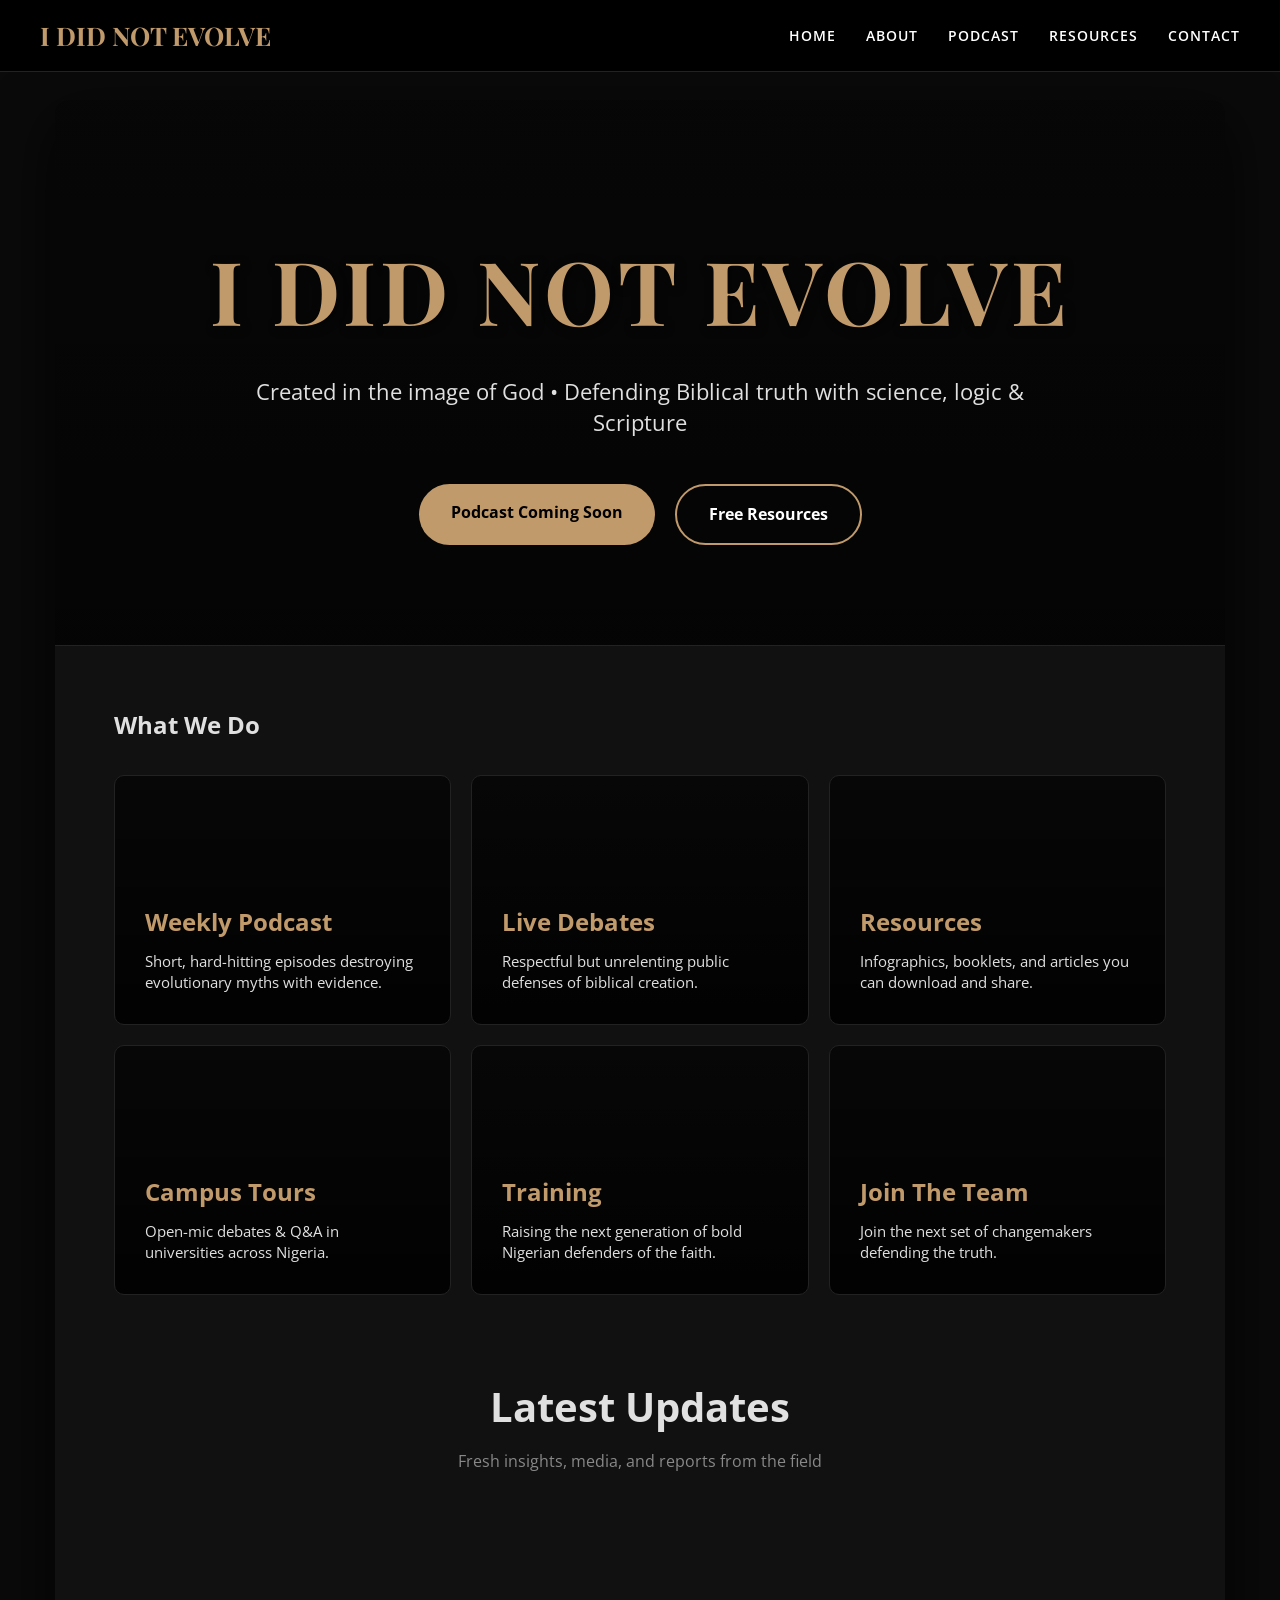
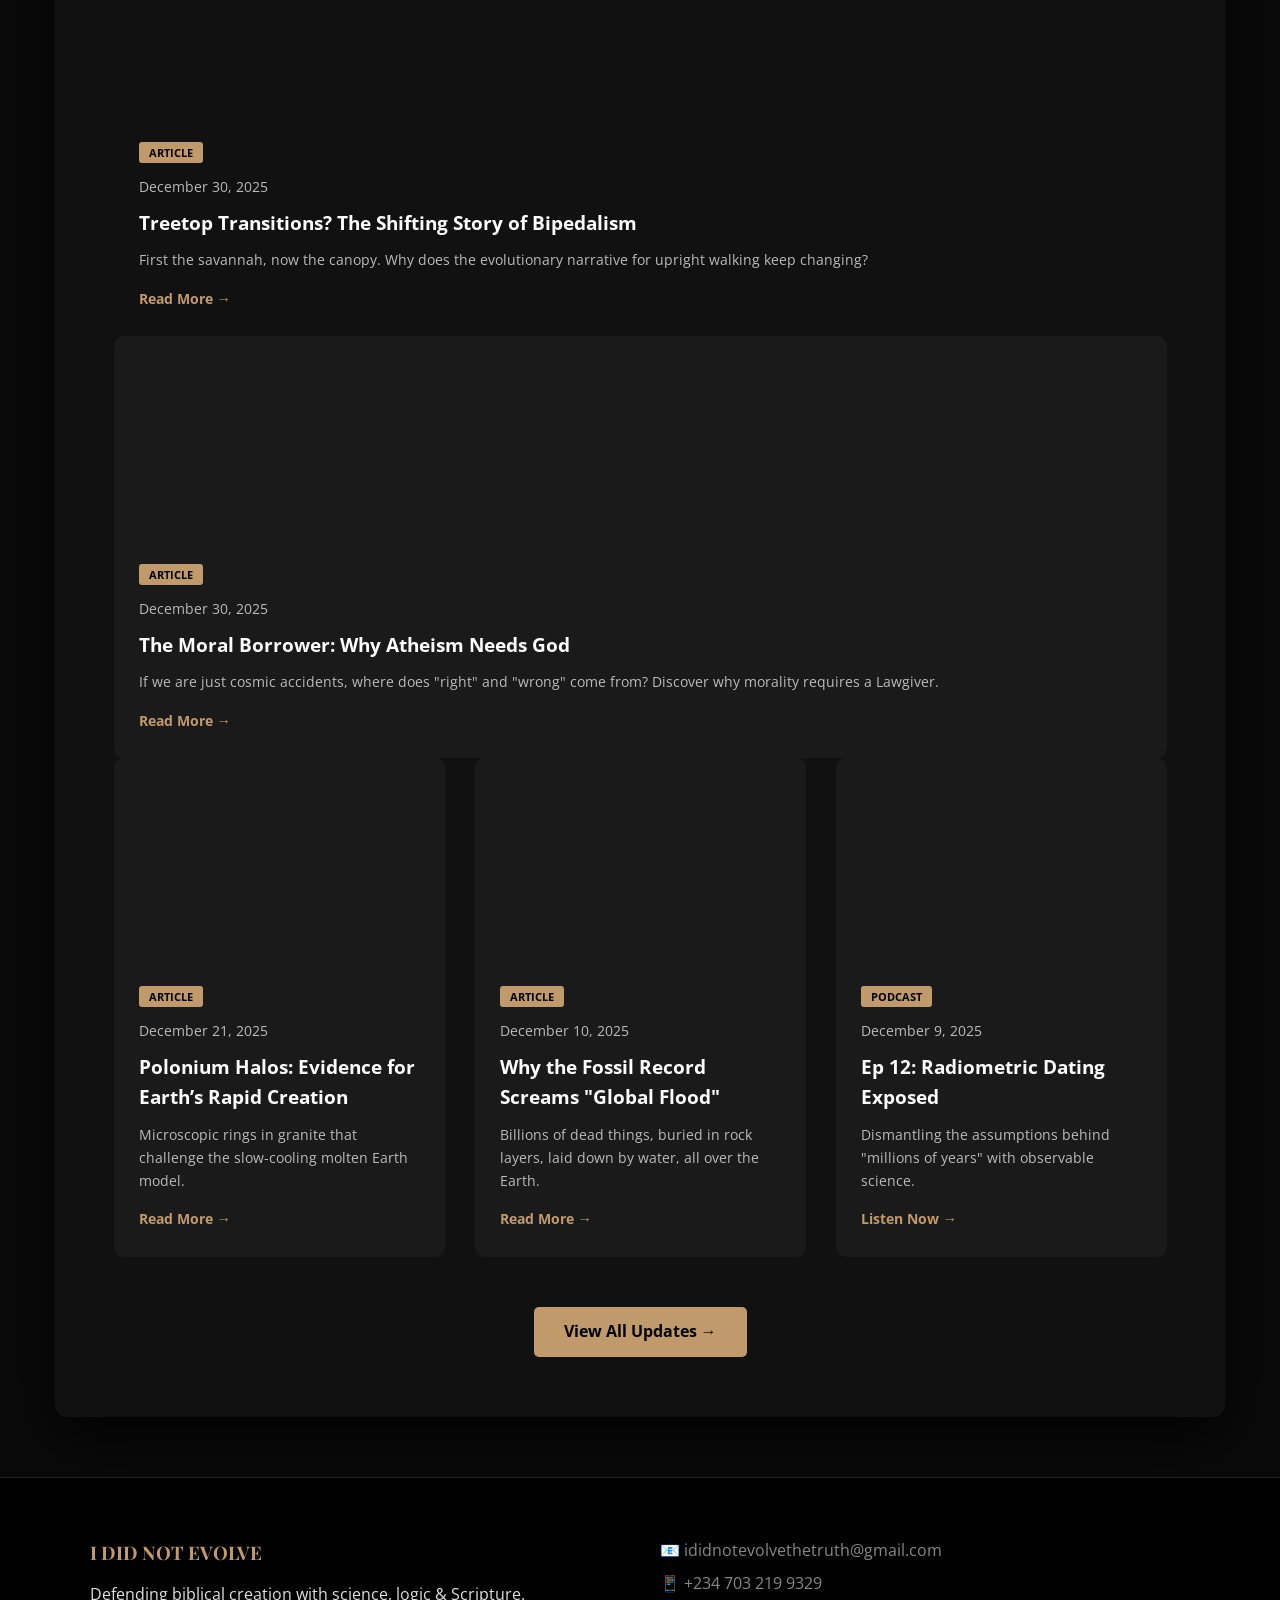
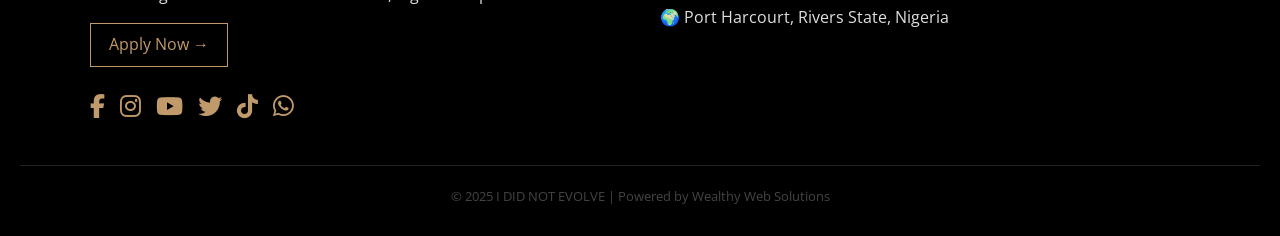
==== commit e2ddbb92: "Updated sections" ====
--- a/index.html
+++ b/index.html
@@ -410,6 +410,27 @@
                 <section class="latest-updates">
                     <h2>Latest Updates</h2>
                     <p class="section-subtitle">Fresh insights, media, and reports from the field</p>
+                
+                        <article class="update-grid">
+    <div class="update-image" style="background-image: url('https://images.unsplash.com/photo-1540573133985-87b6da6d54a9?q=80&w=2070')"></div>
+    <div class="update-content">
+        <span class="tag">Article</span>
+        <p class="date">December 30, 2025</p>
+        <h3>Treetop Transitions? The Shifting Story of Bipedalism</h3>
+        <p>First the savannah, now the canopy. Why does the evolutionary narrative for upright walking keep changing?</p>
+        <a href="articles/treetop-transitions.html" class="read-more">Read More →</a>
+    </div>
+</article>
+   <article class="update-card">
+    <div class="update-image" style="background-image: url('https://images.unsplash.com/photo-1589829545856-d10d557cf95f?q=80&w=2070')"></div>
+    <div class="update-content">
+        <span class="tag">Article</span>
+        <p class="date">December 30, 2025</p>
+        <h3>The Moral Borrower: Why Atheism Needs God</h3>
+        <p>If we are just cosmic accidents, where does "right" and "wrong" come from? Discover why morality requires a Lawgiver.</p>
+        <a href="articles/the moral borrower.html" class="read-more">Read More →</a>
+    </div>
+</article>
                     <div class="updates-grid">
                         <article class="update-card">
                             <div class="update-image" style="background-image: url('https://dl0.creation.com/articles/p018/c01837/Po-radiohalo.jpg')"></div>
